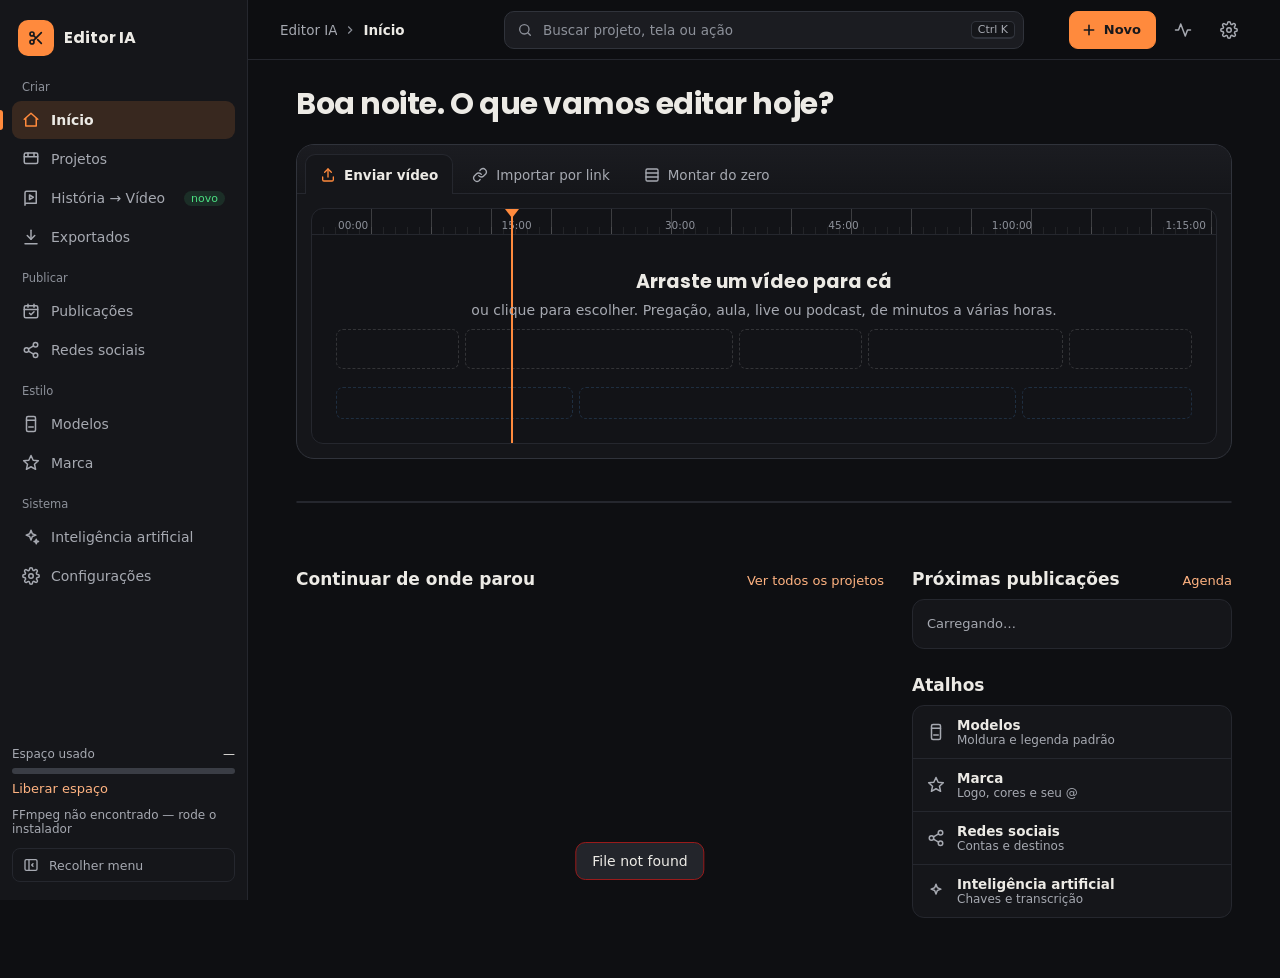
==== frontend/index.html @ fdb9e569 "Versao 1.9.1 - l" ====
<!doctype html>
<html lang="pt-BR">
<head>
<meta charset="utf-8">
<meta name="viewport" content="width=device-width, initial-scale=1, viewport-fit=cover">
<meta name="theme-color" content="#0e0f13">
<meta name="apple-mobile-web-app-capable" content="yes">
<meta name="mobile-web-app-capable" content="yes">
<link rel="manifest" href="manifest.webmanifest">
<title>Editor IA</title>
<link rel="stylesheet" href="style.css">
</head>
<body>

<!-- Login (só na versão online com senha) -->
<section id="view-login" class="view hidden">
  <form id="login-form" class="login-card">
    <div class="brand big"><span class="logo app-logo"></span><span class="app-name">Editor IA</span></div>
    <div id="login-email-box" class="login-email">
      <label for="login-email">Usuário</label>
      <input id="login-email" type="text" autocomplete="username" autocapitalize="off" spellcheck="false" value="admin" placeholder="admin ou o seu e-mail">
      <p class="hint">O responsável entra como <b>admin</b>. Quem tem conta coloca o próprio e-mail.</p>
    </div>
    <label for="login-pass">Senha de acesso</label>
    <input id="login-pass" type="password" autocomplete="current-password" required>
    <button class="btn primary" type="submit">Entrar</button>
    <p id="login-err" class="err"></p>
    <p class="login-legal"><a href="/termos">Termos de uso</a> · <a href="/privacidade">Privacidade</a></p>
  </form>
</section>

<!-- Início: estúdio com menu lateral -->
<section id="view-home" class="view hidden">
  <div class="shell">
    <aside class="side">
      <a class="side-brand" href="#/">
        <span class="logo app-logo"></span>
        <span class="side-name app-name">Editor IA</span>
      </a>
      <nav class="side-nav" aria-label="Menu principal">
        <span class="nav-group">Criar</span>
        <a href="#/" data-page="inicio" data-tip="Início"><svg width="18" height="18" viewBox="0 0 24 24" fill="none" stroke="currentColor" stroke-width="2" stroke-linecap="round" stroke-linejoin="round"><path d="M3 11l9-8 9 8"/><path d="M5 10v10h14V10"/></svg><span class="lbl">Início</span></a>
        <a href="#/projetos" data-page="projetos" data-tip="Projetos"><svg width="18" height="18" viewBox="0 0 24 24" fill="none" stroke="currentColor" stroke-width="2" stroke-linecap="round" stroke-linejoin="round"><rect x="3" y="4" width="18" height="14" rx="2"/><path d="M3 9h18M8 4v5M16 4v5"/></svg><span class="lbl">Projetos</span> <span class="count" id="nav-count-p"></span></a>
        <a href="#/historia" data-page="historia" data-tip="História → Vídeo"><svg width="18" height="18" viewBox="0 0 24 24" fill="none" stroke="currentColor" stroke-width="2" stroke-linecap="round" stroke-linejoin="round"><path d="M4 19.5V5a2 2 0 0 1 2-2h13v16H6a2 2 0 0 0-2 2.5z"/><path d="M10 8l5 3-5 3z"/></svg><span class="lbl">História → Vídeo</span> <span class="count ok">novo</span></a>
        <a href="#/exportados" data-page="exportados" data-tip="Exportados"><svg width="18" height="18" viewBox="0 0 24 24" fill="none" stroke="currentColor" stroke-width="2" stroke-linecap="round" stroke-linejoin="round"><path d="M12 3v12"/><path d="M7 10l5 5 5-5"/><path d="M4 21h16"/></svg><span class="lbl">Exportados</span> <span class="count" id="nav-count-r"></span></a>
        <span class="nav-group">Publicar</span>
        <a href="#/publicacoes" data-page="publicacoes" data-tip="Publicações"><svg width="18" height="18" viewBox="0 0 24 24" fill="none" stroke="currentColor" stroke-width="2" stroke-linecap="round" stroke-linejoin="round"><rect x="3" y="5" width="18" height="16" rx="2"/><path d="M3 10h18M8 3v4M16 3v4"/><path d="M10 15l2 2 4-4"/></svg><span class="lbl">Publicações</span> <span class="count" id="nav-count-q"></span></a>
        <a href="#/redes" data-page="redes" data-tip="Redes sociais"><svg width="18" height="18" viewBox="0 0 24 24" fill="none" stroke="currentColor" stroke-width="2" stroke-linecap="round" stroke-linejoin="round"><circle cx="18" cy="5" r="3"/><circle cx="6" cy="12" r="3"/><circle cx="18" cy="19" r="3"/><path d="M8.6 13.5l6.8 4M15.4 6.5l-6.8 4"/></svg><span class="lbl">Redes sociais</span></a>
        <span class="nav-group">Estilo</span>
        <a href="#/modelos" data-page="modelos" data-tip="Modelos"><svg width="18" height="18" viewBox="0 0 24 24" fill="none" stroke="currentColor" stroke-width="2" stroke-linecap="round" stroke-linejoin="round"><rect x="6" y="2" width="12" height="20" rx="2"/><path d="M6 7h12M9 16h6"/></svg><span class="lbl">Modelos</span></a>
        <a href="#/marca" data-page="marca" data-tip="Marca"><svg width="18" height="18" viewBox="0 0 24 24" fill="none" stroke="currentColor" stroke-width="2" stroke-linecap="round" stroke-linejoin="round"><path d="M12 2l2.9 6.3 6.9.7-5.2 4.6 1.5 6.8L12 17l-6.1 3.4 1.5-6.8L2.2 9l6.9-.7z"/></svg><span class="lbl">Marca</span></a>
        <span class="nav-group">Sistema</span>
        <a href="#/ia" data-page="ia" data-tip="Inteligência artificial"><svg width="18" height="18" viewBox="0 0 24 24" fill="none" stroke="currentColor" stroke-width="2" stroke-linecap="round" stroke-linejoin="round"><path d="M12 3l1.8 4.7L18.5 9.5l-4.7 1.8L12 16l-1.8-4.7L5.5 9.5l4.7-1.8z"/><path d="M19 15l.8 2.2L22 18l-2.2.8L19 21l-.8-2.2L16 18l2.2-.8z"/></svg><span class="lbl">Inteligência artificial</span> <span class="count ok hidden" id="nav-ia-on">ligada</span></a>
        <button type="button" data-open-settings data-tip="Configurações">
          <svg width="18" height="18" viewBox="0 0 24 24" fill="none" stroke="currentColor" stroke-width="2" stroke-linecap="round" stroke-linejoin="round"><circle cx="12" cy="12" r="3"/><path d="M19.4 15a1.7 1.7 0 0 0 .3 1.8l.1.1a2 2 0 1 1-2.8 2.8l-.1-.1a1.7 1.7 0 0 0-1.8-.3 1.7 1.7 0 0 0-1 1.5V21a2 2 0 1 1-4 0v-.1a1.7 1.7 0 0 0-1.1-1.5 1.7 1.7 0 0 0-1.8.3l-.1.1a2 2 0 1 1-2.8-2.8l.1-.1a1.7 1.7 0 0 0 .3-1.8 1.7 1.7 0 0 0-1.5-1H3a2 2 0 1 1 0-4h.1a1.7 1.7 0 0 0 1.5-1.1 1.7 1.7 0 0 0-.3-1.8l-.1-.1a2 2 0 1 1 2.8-2.8l.1.1a1.7 1.7 0 0 0 1.8.3H9a1.7 1.7 0 0 0 1-1.5V3a2 2 0 1 1 4 0v.1a1.7 1.7 0 0 0 1 1.5 1.7 1.7 0 0 0 1.8-.3l.1-.1a2 2 0 1 1 2.8 2.8l-.1.1a1.7 1.7 0 0 0-.3 1.8V9a1.7 1.7 0 0 0 1.5 1H21a2 2 0 1 1 0 4h-.1a1.7 1.7 0 0 0-1.5 1z"/></svg><span class="lbl">Configurações</span></button>
      </nav>
      <div class="side-foot">
        <div class="storage">
          <div class="row between"><span>Espaço usado</span><b id="st-used">—</b></div>
          <div class="bar"><i id="st-bar"></i></div>
          <button class="linkbtn" id="btn-clean">Liberar espaço</button>
        </div>
        <span class="hint" id="sys-badge"></span>
        <button type="button" class="side-collapse" id="side-collapse" aria-label="Recolher o menu" title="Recolher o menu (Ctrl+B)">
          <svg width="16" height="16" viewBox="0 0 24 24" fill="none" stroke="currentColor" stroke-width="2" stroke-linecap="round" stroke-linejoin="round"><rect x="3" y="4" width="18" height="16" rx="2"/><path d="M9 4v16"/><path d="M15 10l-2 2 2 2"/></svg>
          <span class="lbl">Recolher menu</span></button>
      </div>
    </aside>

    <div class="main-col">
      <header class="appbar" id="appbar">
        <div class="tb-left">
          <a class="tb-brand" href="#/" aria-label="Início"><span class="logo app-logo"></span></a>
          <nav class="tb-crumbs" aria-label="Você está em"><span class="app-name tb-app">Editor IA</span><svg width="14" height="14" viewBox="0 0 24 24" fill="none" stroke="currentColor" stroke-width="2"><path d="M9 6l6 6-6 6"/></svg><b id="tb-page">Início</b></nav>
        </div>
        <button type="button" class="tb-search" id="tb-search" aria-label="Buscar (Ctrl+K)">
          <svg width="16" height="16" viewBox="0 0 24 24" fill="none" stroke="currentColor" stroke-width="2" stroke-linecap="round"><circle cx="11" cy="11" r="7"/><path d="M20 20l-3.5-3.5"/></svg>
          <span>Buscar projeto, tela ou ação</span><kbd>Ctrl K</kbd>
        </button>
        <div class="tb-actions">
          <div class="tb-wrap">
            <button type="button" class="btn primary tb-new" id="tb-new" aria-haspopup="menu" aria-expanded="false">
              <svg width="16" height="16" viewBox="0 0 24 24" fill="none" stroke="currentColor" stroke-width="2.4" stroke-linecap="round"><path d="M12 5v14M5 12h14"/></svg><span>Novo</span></button>
            <div class="menu tb-menu hidden" id="tb-new-menu" role="menu">
              <button type="button" data-new="arquivo" role="menuitem"><b>Enviar vídeo</b><span>Do computador ou do celular</span></button>
              <button type="button" data-new="link" role="menuitem"><b>Importar por link</b><span>YouTube e outros sites</span></button>
              <button type="button" data-new="historia" role="menuitem"><b>História → Vídeo</b><span>Texto, áudio ou narração ao vivo</span></button>
              <hr>
              <button type="button" data-new="9:16" role="menuitem"><b>Montagem vertical 9:16</b><span>Reels, Shorts e TikTok</span></button>
              <button type="button" data-new="16:9" role="menuitem"><b>Montagem horizontal 16:9</b><span>YouTube e TV</span></button>
              <button type="button" data-new="1:1" role="menuitem"><b>Montagem quadrada 1:1</b><span>Feed</span></button>
              <hr>
              <button type="button" data-new="vox" role="menuitem"><b>Abrir projeto (.vox)</b><span>Salvo em outra instalação</span></button>
              <button type="button" data-new="online" class="pc-only" role="menuitem"><b>Trazer do online</b><span>Projetos do editor online</span></button>
            </div>
          </div>
          <div class="tb-wrap">
            <button type="button" class="tb-icon" id="tb-act" aria-haspopup="dialog" aria-expanded="false" aria-label="Atividade" title="Atividade">
              <svg width="18" height="18" viewBox="0 0 24 24" fill="none" stroke="currentColor" stroke-width="2" stroke-linecap="round" stroke-linejoin="round"><path d="M22 12h-4l-3 8L9 4l-3 8H2"/></svg>
              <span class="tb-badge hidden" id="tb-act-n"></span>
            </button>
            <div class="pop hidden" id="tb-act-pop" role="dialog" aria-label="Atividade"></div>
          </div>
          <button type="button" class="tb-icon tb-gear" data-open-settings aria-label="Configurações" title="Configurações"><svg width="18" height="18" viewBox="0 0 24 24" fill="none" stroke="currentColor" stroke-width="2" stroke-linecap="round" stroke-linejoin="round"><circle cx="12" cy="12" r="3"/><path d="M19.4 15a1.7 1.7 0 0 0 .3 1.8l.1.1a2 2 0 1 1-2.8 2.8l-.1-.1a1.7 1.7 0 0 0-1.8-.3 1.7 1.7 0 0 0-1 1.5V21a2 2 0 1 1-4 0v-.1a1.7 1.7 0 0 0-1.1-1.5 1.7 1.7 0 0 0-1.8.3l-.1.1a2 2 0 1 1-2.8-2.8l.1-.1a1.7 1.7 0 0 0 .3-1.8 1.7 1.7 0 0 0-1.5-1H3a2 2 0 1 1 0-4h.1a1.7 1.7 0 0 0 1.5-1.1 1.7 1.7 0 0 0-.3-1.8l-.1-.1a2 2 0 1 1 2.8-2.8l.1.1a1.7 1.7 0 0 0 1.8.3H9a1.7 1.7 0 0 0 1-1.5V3a2 2 0 1 1 4 0v.1a1.7 1.7 0 0 0 1 1.5 1.7 1.7 0 0 0 1.8-.3l.1-.1a2 2 0 1 1 2.8 2.8l-.1.1a1.7 1.7 0 0 0-.3 1.8V9a1.7 1.7 0 0 0 1.5 1H21a2 2 0 1 1 0 4h-.1a1.7 1.7 0 0 0-1.5 1z"/></svg></button>
        </div>
      </header>

    <main class="pages">
      <!-- Início -->
      <section class="page" id="pg-inicio">
        <div class="hero">
          <div class="hero-head">
            <h1 id="hero-hi">Olá</h1>
            <p class="app-tagline">Do vídeo longo ao Reels pronto, com legenda.</p>
          </div>
          <div class="console">
            <div class="console-tabs" role="tablist" aria-label="Como começar">
              <button type="button" role="tab" data-ctab="arquivo" aria-selected="true">
                <svg width="16" height="16" viewBox="0 0 24 24" fill="none" stroke="currentColor" stroke-width="2" stroke-linecap="round" stroke-linejoin="round"><path d="M12 15V3"/><path d="M7 8l5-5 5 5"/><path d="M4 15v4a2 2 0 0 0 2 2h12a2 2 0 0 0 2-2v-4"/></svg>Enviar vídeo</button>
              <button type="button" role="tab" data-ctab="link" aria-selected="false">
                <svg width="16" height="16" viewBox="0 0 24 24" fill="none" stroke="currentColor" stroke-width="2" stroke-linecap="round" stroke-linejoin="round"><path d="M10 13a5 5 0 0 0 7.5.5l3-3a5 5 0 0 0-7-7l-1.7 1.7"/><path d="M14 11a5 5 0 0 0-7.5-.5l-3 3a5 5 0 0 0 7 7l1.7-1.7"/></svg>Importar por link</button>
              <button type="button" role="tab" data-ctab="zero" aria-selected="false">
                <svg width="16" height="16" viewBox="0 0 24 24" fill="none" stroke="currentColor" stroke-width="2" stroke-linecap="round" stroke-linejoin="round"><rect x="3" y="3" width="18" height="18" rx="2"/><path d="M3 9h18M3 15h18"/></svg>Montar do zero</button>
            </div>
            <div class="console-panel" data-cpanel="arquivo">
              <label id="dropzone" class="drop-timeline" for="file-input">
                <input id="file-input" type="file" accept="video/*,audio/*,.mkv,.mov,.mxf" hidden>
                <span class="ruler" aria-hidden="true"><em>00:00</em><em>15:00</em><em>30:00</em><em>45:00</em><em>1:00:00</em><em>1:15:00</em></span>
                <span class="track" aria-hidden="true"><i></i><i></i><i></i><i></i><i></i></span>
                <span class="track t2" aria-hidden="true"><i></i><i></i><i></i></span>
                <span class="playhead" aria-hidden="true"></span>
                <span class="drop-copy">
                  <strong>Arraste um vídeo para cá</strong>
                  <span>ou clique para escolher. Pregação, aula, live ou podcast, de minutos a várias horas.</span>
                </span>
                <span id="upload-progress" class="upload-progress hidden"><span class="bar"><i></i></span><span></span></span>
              </label>
            </div>
            <div class="console-panel hidden" data-cpanel="link">
              <div class="link-panel">
                <p class="lp-title">Cole o endereço do vídeo</p>
                <form id="link-form" class="linkbar" onsubmit="return false">
                  <svg width="18" height="18" viewBox="0 0 24 24" fill="none" stroke="currentColor" stroke-width="2" stroke-linecap="round" stroke-linejoin="round"><path d="M10 13a5 5 0 0 0 7.5.5l3-3a5 5 0 0 0-7-7l-1.7 1.7"/><path d="M14 11a5 5 0 0 0-7.5-.5l-3 3a5 5 0 0 0 7 7l1.7-1.7"/></svg>
                  <input id="link-url" type="url" placeholder="https://www.youtube.com/watch?v=…" aria-label="Link do vídeo">
                  <button class="btn primary" id="link-go" type="submit">Importar</button>
                </form>
                <p class="hint link-note">O programa baixa o vídeo sozinho, em até 1080p, sem usar API. Use em vídeos seus ou que você tem permissão para editar.</p>
              </div>
            </div>
            <div class="console-panel hidden" data-cpanel="zero">
              <div class="blank-start">
                <button type="button" class="fmt" data-blank="9:16"><span class="fmt-shape v"></span><b>Vertical 9:16</b><span>Reels, Shorts e TikTok</span></button>
                <button type="button" class="fmt" data-blank="16:9"><span class="fmt-shape h"></span><b>Horizontal 16:9</b><span>YouTube e TV</span></button>
                <button type="button" class="fmt" data-blank="1:1"><span class="fmt-shape q"></span><b>Quadrado 1:1</b><span>Feed do Instagram e Facebook</span></button>
              </div>
              <p class="hint zero-note">Projeto em branco com camadas de vídeo, fotos, textos e música, sem análise automática.</p>
            </div>
          </div>
        </div>

        <div class="readout" id="readout" aria-label="Seus números"></div>
        <p class="summary" id="dash-summary"></p>

        <section class="running hidden" id="home-running" aria-label="Em andamento">
          <div class="section-head"><h2>Em andamento</h2></div>
          <div id="running-list" class="running-list"></div>
        </section>

        <div class="home-cols">
          <div class="home-main">
            <div class="section-head">
              <h2>Continuar de onde parou</h2>
              <a href="#/projetos" class="linkbtn">Ver todos os projetos</a>
            </div>
            <div id="recent-list" class="proj-grid"></div>
          </div>
          <aside class="home-side">
            <section class="hs-block">
              <div class="section-head"><h2>Próximas publicações</h2><a href="#/publicacoes" class="linkbtn">Agenda</a></div>
              <div id="home-next" class="next-list"><p class="hint">Carregando…</p></div>
            </section>
            <section class="hs-block">
              <div class="section-head"><h2>Atalhos</h2></div>
              <div class="shortcuts">
                <a href="#/modelos"><svg width="18" height="18" viewBox="0 0 24 24" fill="none" stroke="currentColor" stroke-width="2" stroke-linecap="round" stroke-linejoin="round"><rect x="6" y="2" width="12" height="20" rx="2"/><path d="M6 7h12M9 16h6"/></svg><span><b>Modelos</b><em>Moldura e legenda padrão</em></span></a>
                <a href="#/marca"><svg width="18" height="18" viewBox="0 0 24 24" fill="none" stroke="currentColor" stroke-width="2" stroke-linecap="round" stroke-linejoin="round"><path d="M12 2l2.9 6.3 6.9.7-5.2 4.6 1.5 6.8L12 17l-6.1 3.4 1.5-6.8L2.2 9l6.9-.7z"/></svg><span><b>Marca</b><em>Logo, cores e seu @</em></span></a>
                <a href="#/redes"><svg width="18" height="18" viewBox="0 0 24 24" fill="none" stroke="currentColor" stroke-width="2" stroke-linecap="round" stroke-linejoin="round"><circle cx="18" cy="5" r="3"/><circle cx="6" cy="12" r="3"/><circle cx="18" cy="19" r="3"/><path d="M8.6 13.5l6.8 4M15.4 6.5l-6.8 4"/></svg><span><b>Redes sociais</b><em>Contas e destinos</em></span></a>
                <a href="#/ia"><svg width="18" height="18" viewBox="0 0 24 24" fill="none" stroke="currentColor" stroke-width="2" stroke-linecap="round" stroke-linejoin="round"><path d="M12 3l1.8 4.7L18.5 9.5l-4.7 1.8L12 16l-1.8-4.7L5.5 9.5l4.7-1.8z"/></svg><span><b>Inteligência artificial</b><em>Chaves e transcrição</em></span></a>
              </div>
            </section>
          </aside>
        </div>
      </section>


      <!-- História → Vídeo (v1.9) -->
      <section class="page hidden" id="pg-historia">
        <header class="page-head">
          <div><h1>História → Vídeo</h1><p>Escreva, envie um áudio ou narre ao vivo. O programa monta o vídeo com imagens, legenda, títulos e música — e você ajusta tudo na Montagem.</p></div>
        </header>
        <div class="seg hs-modos" role="tablist" aria-label="Como contar a história">
          <button type="button" class="seg-btn active" data-hmodo="texto" role="tab">Texto</button>
          <button type="button" class="seg-btn" data-hmodo="audio" role="tab">Áudio gravado</button>
          <button type="button" class="seg-btn" data-hmodo="vivo" role="tab">Narrar ao vivo</button>
        </div>
        <div class="hs-grid">
          <div class="hs-main">
            <section class="pane" data-hpainel="texto">
              <label class="field">Nome do vídeo <input id="hs-nome" placeholder="Ex.: O bom pastor"></label>
              <label class="field">A história
                <textarea id="hs-texto" rows="14" placeholder="Cole ou escreva aqui. Cada parágrafo ou frase vira parte de uma cena. Uma linha sem ponto no começo vira o título."></textarea></label>
              <p class="hint" id="hs-conta">0 palavras</p>
            </section>
            <section class="pane hidden" data-hpainel="audio">
              <label class="field">Nome do vídeo <input id="hs-nome-a" placeholder="Ex.: Devocional de segunda"></label>
              <label class="hs-drop" for="hs-arquivo">
                <input id="hs-arquivo" type="file" accept="audio/*,video/*,.m4a,.ogg,.opus,.wav,.mp3" hidden>
                <b id="hs-arquivo-nome">Escolha o áudio da narração</b>
                <span>MP3, WAV, M4A, OGG — ou um vídeo (fica só o som). O programa transcreve e monta as cenas no tempo da sua fala.</span>
              </label>
            </section>
            <section class="pane hidden" data-hpainel="vivo">
              <div class="hs-palco-wrap"><div class="hs-palco" id="hs-palco" data-fmt="9:16">
                <div class="hs-fundo" id="hs-fundo"></div>
                <span class="hs-cena" id="hs-cena">Cena 1</span>
                <div class="hs-leg" id="hs-leg">Aperte “Começar a narrar” e conte a história</div>
              </div></div>
              <div class="row between">
                <div class="row">
                  <button type="button" class="btn primary" id="hs-gravar"><span class="hs-rec"></span>Começar a narrar</button>
                  <button type="button" class="btn hidden" id="hs-pausar">Pausar</button>
                  <button type="button" class="btn hidden" id="hs-terminar">Terminar e montar o vídeo</button>
                </div>
                <div class="hs-nivel" aria-hidden="true"><i id="hs-nivel"></i></div>
              </div>
              <div class="hs-mic-ajuda hidden" id="hs-mic-ajuda">
                <b>O microfone não liberou</b>
                <ol>
                  <li>Feche o VOX Editor e abra de novo (a versão 1.9.1 já libera o microfone na janela do programa).</li>
                  <li>No Windows, abra <b>Configurações → Privacidade e segurança → Microfone</b> e ligue
                    <b>"Acesso ao microfone"</b> e <b>"Permitir que aplicativos da área de trabalho acessem o microfone"</b>.</li>
                  <li>Confira se o microfone está conectado e escolhido como padrão (ícone de som, perto do relógio).</li>
                </ol>
                <div class="row"><button type="button" class="btn small pc-only" id="hs-mic-config">Abrir configurações do microfone</button>
                  <button type="button" class="btn small" id="hs-mic-tentar">Tentar de novo</button></div>
                <p class="hint" id="hs-mic-erro"></p>
              </div>
              <p class="hint" id="hs-vivo-msg">A fala é transcrita no seu computador, de poucos em poucos segundos. Cada trecho ganha uma imagem na hora.</p>
              <div class="hs-transc" id="hs-transc" aria-live="polite"></div>
            </section>
            <section class="pane hidden" id="hs-andamento">
              <div class="row between"><b id="hs-and-tit">Montando o vídeo…</b><span class="hint" id="hs-and-pct">0%</span></div>
              <div class="bar hs-bar"><i id="hs-and-bar"></i></div>
              <p class="hint" id="hs-and-msg">Começando…</p>
            </section>
          </div>
          <aside class="pane hs-opcoes">
            <h2>Como vai ficar</h2>
            <div class="field">Formato
              <div class="chips" id="hs-formato">
                <button type="button" class="chip-btn active" data-v="9:16">9:16 Reels/Shorts</button>
                <button type="button" class="chip-btn" data-v="16:9">16:9 YouTube</button>
                <button type="button" class="chip-btn" data-v="1:1">1:1 Feed</button>
              </div>
            </div>
            <label class="field" data-so="texto">Voz da narração <select id="hs-voz"></select></label>
            <label class="field" data-so="texto"><span class="lbl">Velocidade da voz <b id="hs-vel-v">normal</b></span>
              <input type="range" id="hs-vel" min="-30" max="30" step="5" value="0"></label>
            <label class="field">Imagens das cenas <select id="hs-visual">
              <option value="fotos">Fotos grátis (bancos de imagens)</option>
              <option value="videos">Vídeos grátis (precisa da chave do Pexels)</option>
              <option value="ia">Imagens criadas por IA (Gemini)</option>
              <option value="cores">Fundos coloridos (sem internet)</option></select></label>
            <label class="field hidden" id="hs-estilo-box">Estilo das imagens <select id="hs-estilo"></select></label>
            <p class="hint hidden" id="hs-visual-msg"></p>
            <label class="field">Música de fundo <select id="hs-musica"><option value="__auto__">Automática (biblioteca livre, combina com a história)</option><option value="">Sem música</option></select></label>
            <label class="hs-check"><input type="checkbox" id="hs-legenda" checked> Legenda na tela</label>
            <label class="hs-check"><input type="checkbox" id="hs-ia" checked> <span>Usar a IA para escolher as cenas, títulos e gráficos <em class="hint" id="hs-ia-msg"></em></span></label>
            <button type="button" class="btn primary big" id="hs-criar">Criar o vídeo</button>
            <p class="hint">O vídeo abre na Montagem: troque imagens, mexa nos textos e exporte quando quiser.</p>
            <details class="hs-chaves" id="hs-chaves">
              <summary><b>Deixar completo</b> <span class="hint" id="hs-chaves-res"></span></summary>
              <p class="hint">Duas chaves grátis destravam tudo. Cada uma leva 1 minuto para pegar.</p>
              <div class="hs-chave">
                <div class="row between"><b>Pexels</b><span class="hs-ok" id="hs-ok-pexels"></span></div>
                <span class="hint">Fotos e vídeos profissionais para as cenas. <a href="https://www.pexels.com/api/" target="_blank" rel="noopener">Pegar a chave grátis</a></span>
                <input id="hs-k-pexels" type="password" autocomplete="off" placeholder="Cole aqui a chave do Pexels">
              </div>
              <div class="hs-chave">
                <div class="row between"><b>Gemini (Google)</b><span class="hs-ok" id="hs-ok-gemini"></span></div>
                <span class="hint">IA que escolhe as cenas, títulos, gráficos e a música. <a href="https://aistudio.google.com/apikey" target="_blank" rel="noopener">Pegar a chave grátis</a>. Criar imagens com ela exige faturamento ativo no Google.</span>
                <input id="hs-k-gemini" type="password" autocomplete="off" placeholder="Cole aqui a chave do Gemini">
              </div>
              <div class="row"><button type="button" class="btn primary" id="hs-k-salvar">Salvar chaves</button><span class="hint" id="hs-k-msg"></span></div>
            </details>
          </aside>
        </div>
      </section>

      <!-- Projetos -->
      <section class="page hidden" id="pg-projetos">
        <header class="page-head">
          <div><h1>Projetos</h1><p>Cada vídeo enviado vira um projeto, com a edição, os cortes e os exportados.</p></div>
          <div class="row wrap head-actions">
            <button type="button" class="btn pc-only" id="btn-from-online">Trazer do online</button>
            <label class="btn" for="vox-input" title="Abre um projeto salvo em outra instalação (arquivo .vox), sem perder nada">Importar projeto (.vox)
              <input id="vox-input" type="file" accept=".vox,application/zip" hidden></label>
            <label class="btn primary" for="file-input-2">Novo projeto<input id="file-input-2" type="file" accept="video/*,audio/*,.mkv,.mov,.mxf" hidden></label>
          </div>
        </header>
        <div class="toolbar">
          <label class="search"><svg width="16" height="16" viewBox="0 0 24 24" fill="none" stroke="currentColor" stroke-width="2" stroke-linecap="round"><circle cx="11" cy="11" r="7"/><path d="M20 20l-3.5-3.5"/></svg>
            <input type="search" id="proj-search" placeholder="Buscar projeto pelo nome" aria-label="Buscar projeto"></label>
          <select id="proj-sort" aria-label="Ordenar">
            <option value="updated">Editados recentemente</option>
            <option value="created">Mais novos</option>
            <option value="name">Nome (A–Z)</option>
            <option value="duration">Mais longos</option>
          </select>
        </div>
        <div id="project-list" class="proj-grid"></div>
      </section>

      <!-- Exportados -->
      <section class="page hidden" id="pg-exportados">
        <header class="page-head">
          <div><h1>Exportados</h1><p>Todos os vídeos prontos, de todos os projetos, num só lugar.</p></div>
        </header>
        <div class="toolbar">
          <select id="lib-project" aria-label="Filtrar por projeto"><option value="">Todos os projetos</option></select>
          <select id="lib-platform" aria-label="Filtrar por destino"><option value="">Todos os destinos</option></select>
        </div>
        <div id="lib-list" class="lib-grid"></div>
      </section>


      <!-- Publicações -->
      <section class="page hidden" id="pg-publicacoes">
        <header class="page-head">
          <div><h1>Publicações</h1><p>Vídeos aprovados entram na fila e são postados sozinhos no horário marcado. O programa precisa estar aberto (no computador ou na versão online) para postar.</p></div>
          <a class="btn primary" href="#/exportados">Agendar um vídeo</a>
        </header>
        <div class="seg small" id="q-filter">
          <button class="seg-btn active" data-v="agendado">Na fila</button>
          <button class="seg-btn" data-v="publicado">Publicados</button>
          <button class="seg-btn" data-v="erro">Com erro</button>
        </div>
        <div id="q-list" class="q-list"></div>
        <section class="pane">
          <h2>Horários da agenda</h2>
          <p class="hint">Quando você escolhe "próximo horário livre", o vídeo vai para o primeiro destes horários que ainda não tem postagem naquela rede.</p>
          <div id="slots" class="slots"></div>
          <div class="row"><button class="btn small" id="slot-add">Adicionar horário</button></div>
        </section>
      </section>

      <!-- Modelos -->
      <section class="page hidden" id="pg-modelos">
        <header class="page-head">
          <div><h1>Modelos</h1><p>A moldura e o estilo de legenda que todo projeto novo já recebe. Cada projeto ainda pode trocar o seu.</p></div>
        </header>
        <section class="pane">
          <h2>Moldura padrão</h2>
          <div id="m-frames" class="style-grid frames"></div>
        </section>
        <section class="pane">
          <h2>Estilo de legenda padrão</h2>
          <div id="m-styles" class="style-grid"></div>
          <div class="style-custom">
            <label class="field"><span class="lbl">Tamanho da letra <b id="m-size-out"></b></span><input type="range" min="50" max="150" step="5" id="m-size"></label>
            <label class="field"><span class="lbl">Altura na tela <b id="m-y-out"></b></span><input type="range" min="0" max="100" step="2" id="m-y"></label>
            <label class="field">Enquadramento 9:16
              <select id="m-layout"><option value="face">Seguir o rosto de quem fala</option><option value="center">Centro da imagem</option><option value="blur">Vídeo inteiro com fundo desfocado</option></select>
            </label>
          </div>
        </section>
        <section class="pane">
          <h2>Destaques e áudio padrão</h2>
          <div class="style-custom">
            <label class="checkline"><input type="checkbox" id="m-kw"> Pintar as palavras-chave na legenda
              <input type="color" id="m-kwcolor" class="mini-color" aria-label="Cor das palavras-chave"></label>
            <label class="checkline"><input type="checkbox" id="m-emoji"> Emojis nos momentos marcantes</label>
            <label class="checkline"><input type="checkbox" id="m-emph"> Aproximar a câmera quando a fala fica mais forte</label>
            <label class="checkline"><input type="checkbox" id="m-clean"> Voz de estúdio (tira chiado, eco e ronco)</label>
            <label class="field">Música de fundo<select id="m-music"><option value="">Sem música</option></select></label>
            <label class="field"><span class="lbl">Volume da música <b id="m-musicvol-out"></b></span>
              <input type="range" min="2" max="40" step="1" id="m-musicvol"></label>
          </div>
        </section>
        <div class="row end"><label class="checkline"><input type="checkbox" id="m-apply-all"> Aplicar também nos projetos que já existem</label>
          <button class="btn primary" id="m-save">Salvar como padrão</button></div>
      </section>

      <!-- Redes sociais -->
      <section class="page hidden" id="pg-redes">
        <header class="page-head">
          <div><h1>Redes sociais</h1><p>Conecte as contas para postar direto e defina os selos com o seu @ que aparecem nos vídeos.</p></div>
        </header>
        <div id="net-msg"></div>
        <section class="pane">
          <h2>Contas para postar</h2>
          <p class="hint">A conexão é feita pelo login oficial de cada rede. O programa nunca vê nem guarda a sua senha.
            Depois de conectar, o acesso fica salvo no servidor e é renovado sozinho: não precisa entrar de novo.</p>
          <div id="net-cards" class="net-cards"></div>
        </section>
        <section class="pane">
          <h2>Destinos próprios</h2>
          <p class="hint">Publique fora das redes sociais: na sua web TV, no seu site ou num servidor de streaming. Eles aparecem no botão Publicar junto das redes e podem ser agendados.</p>
          <div id="dest-list" class="net-cards"></div>
        </section>
        <section class="pane">
          <h2>Selos nos vídeos</h2>
    
    <p class="hint">O selo entra e sai do vídeo com o seu @ e um convite ("Siga", "Inscreva-se"). Ele usa um ícone genérico de "seguir"; se quiser o ícone oficial, envie o arquivo do kit de marca da rede.</p>
    <div id="br-socials" class="socials"></div>
    <div class="style-custom brand">
      <label class="field">Qual selo mostrar
        <select id="br-soc-mode">
          <option value="destino">Só o da rede para onde vou exportar</option>
          <option value="todas">Todas as redes ativadas, uma de cada vez</option>
          <option value="off">Não mostrar selos</option>
        </select>
      </label>
      <label class="field">Aparece a cada
        <select id="br-soc-every"><option value="8">8 segundos</option><option value="12">12 segundos</option><option value="20">20 segundos</option><option value="30">30 segundos</option></select>
      </label>
      <label class="field">Lado
        <select id="br-soc-side"><option value="direita">Direita</option><option value="esquerda">Esquerda</option></select>
      </label>
    </div>
        </section>
      </section>

      <!-- Inteligência artificial -->
      <section class="page hidden" id="pg-ia">
        <header class="page-head">
          <div><h1>Inteligência artificial</h1><p>Quase tudo no programa funciona sem IA paga. A chave entra só onde é preciso entender o sentido da fala.</p></div>
        </header>
        <form id="ia-form" class="settings ia-page" onsubmit="return false">
          <section class="pane">
            <h2>Qual IA usar</h2>
            <div class="ia-choices">
              <label class="ia-choice"><input type="radio" name="ai.provider" value="none">
                <span><b>Sem IA</b><small>Grátis. Os cortes usam a análise local do programa.</small></span></label>
              <label class="ia-choice"><input type="radio" name="ai.provider" value="anthropic">
                <span><b>Claude <em class="ia-tag">recomendado</em></b><small>Da Anthropic. Ótimo em português e segue bem o formato dos cortes.</small></span></label>
              <label class="ia-choice"><input type="radio" name="ai.provider" value="openai_compat">
                <span><b>GPT / compatível</b><small>OpenAI, ou outros que usam o mesmo formato (OpenRouter, DeepSeek, Groq).</small></span></label>
            </div>
            <div data-show="ai.provider!=none" class="ia-key">
              <div class="grid2">
                <label>Modelo <input name="ai.model" list="ia-models" autocomplete="off"><datalist id="ia-models"></datalist></label>
                <label data-show="ai.provider=openai_compat">Endereço da API <input name="ai.base_url"></label>
              </div>
              <label>Chave da API <input name="ai.api_key" type="password" autocomplete="off" data-key></label>
              <p class="hint" id="ia-where"></p>
              <div class="row gap"><button type="button" class="btn" id="ia-test">Testar conexão</button><span id="ia-test-msg" class="hint"></span></div>
              <p class="ia-cost" id="ia-cost"></p>
            </div>
          </section>
          <section class="pane ia-uses">
            <div>
              <h2>Onde a IA entra</h2>
              <ul class="ticks ai">
                <li><b>Escolher os melhores momentos</b> do vídeo longo para virar reels e resumos.</li>
                <li><b>Título e texto da publicação</b>, com hashtags.</li>
                <li><b>Limpeza da fala com IA</b>: recomeços, correções e comentários fora do assunto.</li>
              </ul>
              <p class="hint">A IA lê só o texto da transcrição, uma vez por vídeo. Não recebe o vídeo nem o áudio.</p>
            </div>
            <div>
              <h2>Sempre grátis, sem IA</h2>
              <ul class="ticks">
                <li>Transcrição no seu computador</li>
                <li>Silêncios, respirações e vícios ("é", "né")</li>
                <li>Palavras quebradas e frases repetidas</li>
                <li>Legendas, molduras, selos e postagem</li>
                <li>Importar vídeo pelo link do YouTube</li>
              </ul>
            </div>
          </section>
          <section class="pane">
            <h2>Transcrição da fala</h2>
            <p class="hint">No computador é grátis. Pela API fica bem mais rápido em PC fraco ou no servidor, e custa centavos por hora de vídeo.</p>

      <label>Onde transcrever
        <select name="transcription.provider">
          <option value="local">Neste computador (grátis, offline)</option>
          <option value="api">API externa (mais rápida em PC fraco)</option>
        </select>
      </label>
      <div data-show="transcription.provider=local" class="grid2">
        <label>Modelo
          <select name="transcription.local_model">
            <option value="base">Base — muito rápido</option>
            <option value="small">Small — equilibrado (recomendado sem GPU)</option>
            <option value="medium">Medium — mais preciso</option>
            <option value="large-v3-turbo">Large v3 Turbo — máxima precisão (ideal com GPU)</option>
          </select>
        </label>
        <label>Processar com
          <select name="transcription.device">
            <option value="auto">Automático</option>
            <option value="cuda">Placa de vídeo NVIDIA</option>
            <option value="cpu">Processador</option>
          </select>
        </label>
      </div>
      <div data-show="transcription.provider=api">
        <div class="presets">Atalhos:
          <button type="button" class="btn small" data-preset="groq">Groq (barato)</button>
          <button type="button" class="btn small" data-preset="openai">OpenAI</button>
        </div>
        <div class="grid2">
          <label>Endereço da API <input name="transcription.api_base"></label>
          <label>Modelo <input name="transcription.api_model"></label>
        </div>
        <label>Chave da API <input name="transcription.api_key" type="password" autocomplete="off" data-key></label>
      </div>
      <label>Idioma
        <select name="transcription.language">
          <option value="pt">Português</option><option value="en">Inglês</option><option value="es">Espanhol</option><option value="auto">Detectar</option>
        </select>
      </label>
    
          </section>
          <section class="pane">
            <h2>Vídeos e fotos grátis (Montagem → Grátis)</h2>
            <p class="hint">O Pexels e o Pixabay têm milhões de vídeos e fotos livres para usar, inclusive em vídeo monetizado. Cada um pede uma chave grátis (sem cartão): crie a conta, copie a chave e cole aqui. Pode usar só um dos dois.</p>
            <div class="grid2">
              <label>Chave do Pexels <input name="pexels.api_key" type="password" autocomplete="off" data-key></label>
              <label>Chave do Pixabay <input name="pixabay.api_key" type="password" autocomplete="off" data-key></label>
            </div>
            <p class="hint">Onde pegar: <a href="https://www.pexels.com/api/" target="_blank" rel="noopener" data-ext>pexels.com/api</a> (botão "Your API Key") · <a href="https://pixabay.com/api/docs/" target="_blank" rel="noopener" data-ext>pixabay.com/api/docs</a> (a chave aparece na página, depois de entrar na conta).</p>
          </section>
          <section class="pane">
            <h2>Remover fundo com IA</h2>
            <p class="hint">Tira o fundo de pessoas e objetos em vídeos e fotos, sem pano verde. Roda aqui mesmo, sem custo de API. Na primeira vez o modelo de IA é baixado sozinho.</p>
            <label>Qualidade
              <select name="fundo.qualidade">
                <option value="caprichada">Caprichada — contorno bem melhor em pessoas (modelo de 168 MB, recomendado)</option>
                <option value="rapida">Rápida — para testar ou PC fraco (modelo de 4,5 MB)</option>
              </select>
            </label>
          </section>
          <div class="row end ia-save"><span id="ia-saved" class="hint"></span><button type="button" class="btn primary" id="ia-save">Salvar</button></div>
        </form>
      </section>

      <!-- Marca -->
      <section class="page hidden" id="pg-marca">
        <header class="page-head">
          <div><h1>Marca</h1><p>Deixe o programa com a sua cara e defina a identidade que vai em todos os vídeos.</p></div>
        </header>
        <div class="brand-cols">
          <section class="pane">
            <h2>Identidade do programa</h2>
            <p class="hint">Aparece no menu, no título da janela e na tela de entrada.</p>
            <div class="app-logo-edit">
              <span class="logo app-logo big"></span>
              <div class="row">
                <label class="btn small" for="app-logo-file">Enviar logo</label>
                <input type="file" id="app-logo-file" accept="image/*" hidden>
                <button class="btn small ghost" id="app-logo-del">Usar o padrão</button>
              </div>
            </div>
            <label class="field">Nome do programa<input type="text" id="app-name" maxlength="40"></label>
            <label class="field">Frase de apresentação<input type="text" id="app-tagline" maxlength="90"></label>
            <label class="field">Cor principal<input type="color" id="app-accent"></label>
          </section>
          <section class="pane">
            <h2>Kit de marca dos vídeos</h2>
            <p class="hint">Seu @, logo, cores das tarjas, selo padrão e selos das redes sociais. Vale para todos os cortes.</p>
            <div id="brand-summary" class="brand-summary"></div>
            <button class="btn primary" id="btn-open-brand">Editar kit de marca</button>
          </section>
        </div>
      </section>
    </main>
    </div>
  </div>
</section>

<!-- Projeto -->
<section id="view-editor" class="view hidden">
  <!-- v1.6: o editor ganha a cara nova da tela principal: menu lateral em ícones e barra do topo -->
  <aside class="ed-rail" id="ed-rail" aria-label="Menu principal"></aside>
  <div class="ed-main">
  <header class="edbar" id="edbar">
    <div class="eb-left">
      <button type="button" class="tb-icon" id="btn-back" aria-label="Voltar aos projetos" title="Voltar aos projetos">
        <svg width="18" height="18" viewBox="0 0 24 24" fill="none" stroke="currentColor" stroke-width="2" stroke-linecap="round" stroke-linejoin="round"><path d="M15 18l-6-6 6-6"/></svg>
      </button>
      <nav class="tb-crumbs eb-crumbs" aria-label="Você está em">
        <a href="#/projetos" class="eb-crumb">Projetos</a>
        <svg width="14" height="14" viewBox="0 0 24 24" fill="none" stroke="currentColor" stroke-width="2"><path d="M9 6l6 6-6 6"/></svg>
        <b id="ed-name" class="proj-name"></b>
      </nav>
      <span id="ed-dur" class="eb-dur mono"></span>
    </div>
    <div class="seg eb-modes" role="tablist" aria-label="Modo">
      <button class="seg-btn active" data-mode="edit" role="tab">
        <svg width="16" height="16" viewBox="0 0 24 24" fill="none" stroke="currentColor" stroke-width="2" stroke-linecap="round" stroke-linejoin="round"><path d="M4 6h16M4 12h10M4 18h7"/><path d="M17 15l3 3-3 3"/></svg><span>Edição</span></button>
      <button class="seg-btn" data-mode="studio" role="tab">
        <svg width="16" height="16" viewBox="0 0 24 24" fill="none" stroke="currentColor" stroke-width="2" stroke-linecap="round" stroke-linejoin="round"><rect x="7" y="2" width="10" height="20" rx="2"/><path d="M11 18h2"/></svg><span>Cortes<span class="eb-long"> &amp; Resumos</span></span></button>
      <button class="seg-btn" data-mode="montage" role="tab">
        <svg width="16" height="16" viewBox="0 0 24 24" fill="none" stroke="currentColor" stroke-width="2" stroke-linecap="round" stroke-linejoin="round"><rect x="3" y="4" width="18" height="5" rx="1.5"/><rect x="3" y="11" width="11" height="4" rx="1.5"/><rect x="8" y="17" width="13" height="4" rx="1.5"/></svg><span>Montagem</span></button>
    </div>
    <div class="eb-actions">
      <button type="button" class="tb-icon" id="ed-search" aria-label="Buscar (Ctrl+K)" title="Buscar projeto, tela ou ação (Ctrl+K)">
        <svg width="18" height="18" viewBox="0 0 24 24" fill="none" stroke="currentColor" stroke-width="2" stroke-linecap="round"><circle cx="11" cy="11" r="7"/><path d="M20 20l-3.5-3.5"/></svg></button>
      <div class="tb-wrap">
        <button type="button" class="tb-icon" id="ed-act" aria-haspopup="dialog" aria-expanded="false" aria-label="Atividade" title="Atividade">
          <svg width="18" height="18" viewBox="0 0 24 24" fill="none" stroke="currentColor" stroke-width="2" stroke-linecap="round" stroke-linejoin="round"><path d="M22 12h-4l-3 8L9 4l-3 8H2"/></svg>
          <span class="tb-badge hidden" id="ed-act-n"></span>
        </button>
        <div class="pop hidden" id="ed-act-pop" role="dialog" aria-label="Atividade"></div>
      </div>
      <button type="button" class="tb-icon eb-gear" data-open-settings aria-label="Configurações" title="Configurações">
        <svg width="18" height="18" viewBox="0 0 24 24" fill="none" stroke="currentColor" stroke-width="2" stroke-linecap="round" stroke-linejoin="round"><circle cx="12" cy="12" r="3"/><path d="M19.4 15a1.7 1.7 0 0 0 .3 1.8l.1.1a2 2 0 1 1-2.8 2.8l-.1-.1a1.7 1.7 0 0 0-1.8-.3 1.7 1.7 0 0 0-1 1.5V21a2 2 0 1 1-4 0v-.1a1.7 1.7 0 0 0-1.1-1.5 1.7 1.7 0 0 0-1.8.3l-.1.1a2 2 0 1 1-2.8-2.8l.1-.1a1.7 1.7 0 0 0 .3-1.8 1.7 1.7 0 0 0-1.5-1H3a2 2 0 1 1 0-4h.1a1.7 1.7 0 0 0 1.5-1.1 1.7 1.7 0 0 0-.3-1.8l-.1-.1a2 2 0 1 1 2.8-2.8l.1.1a1.7 1.7 0 0 0 1.8.3H9a1.7 1.7 0 0 0 1-1.5V3a2 2 0 1 1 4 0v.1a1.7 1.7 0 0 0 1 1.5 1.7 1.7 0 0 0 1.8-.3l.1-.1a2 2 0 1 1 2.8 2.8l-.1.1a1.7 1.7 0 0 0-.3 1.8V9a1.7 1.7 0 0 0 1.5 1H21a2 2 0 1 1 0 4h-.1a1.7 1.7 0 0 0-1.5 1z"/></svg></button>
      <div class="menu-wrap edit-only eb-exp">
        <button class="btn" id="btn-export">Exportar
          <svg width="14" height="14" viewBox="0 0 24 24" fill="none" stroke="currentColor" stroke-width="2.2" stroke-linecap="round"><path d="M6 9l6 6 6-6"/></svg></button>
        <div class="menu hidden" id="menu-export">
          <a data-export="xml">XML para Premiere / DaVinci</a>
          <a data-export="edl">EDL (qualquer editor)</a>
          <a data-export="srt">Legendas SRT (vídeo editado)</a>
          <a data-export="srt-original">Legendas SRT (vídeo original)</a>
          <a data-export="txt">Transcrição em texto</a>
          <hr>
          <a id="exp-pacote">Projeto completo (.vox) para abrir em outra instalação</a>
          <a id="exp-online" class="pc-only">Enviar este projeto para o online</a>
        </div>
      </div>
      <div class="menu-wrap edit-only eb-ren">
        <button class="btn primary" id="btn-render">
          <svg width="16" height="16" viewBox="0 0 24 24" fill="none" stroke="currentColor" stroke-width="2.2" stroke-linecap="round" stroke-linejoin="round"><path d="M12 3v12"/><path d="M7 10l5 5 5-5"/><path d="M4 21h16"/></svg>
          <span>Renderizar<span class="eb-long"> vídeo</span></span>
          <svg width="14" height="14" viewBox="0 0 24 24" fill="none" stroke="currentColor" stroke-width="2.2" stroke-linecap="round"><path d="M6 9l6 6 6-6"/></svg></button>
        <div class="menu hidden" id="menu-render">
          <a data-render='{"subtitles":true}'>Horizontal com legendas</a>
          <a data-render='{"subtitles":false}'>Horizontal sem legendas</a>
          <a data-render='{"subtitles":true,"vertical":true}'>Vertical 9:16 com legendas (vídeo inteiro)</a>
        </div>
      </div>
    </div>
  </header>

  <div id="processing" class="processing hidden">
    <div class="proc-card">
      <div class="spinner"></div>
      <h2 id="proc-title">Analisando o vídeo…</h2>
      <p id="proc-msg"></p>
      <div class="bar big"><i id="proc-bar"></i></div>
      <button id="btn-retry" class="btn primary hidden">Tentar novamente</button>
    </div>
  </div>

  <!-- ===== EDIÇÃO ===== -->
  <div id="editor-body" class="editor hidden">
    <aside class="panel left" id="tools"></aside>

    <main class="center">
      <div class="player">
        <video id="video" playsinline preload="metadata"></video>
        <div id="audio-only" class="audio-only hidden">Somente áudio</div>
        <div class="controls">
          <button class="btn icon round" id="btn-play" aria-label="Reproduzir">
            <svg class="ico-play" width="14" height="14" viewBox="0 0 24 24" fill="currentColor"><path d="M6 4l14 8-14 8z"/></svg>
            <svg class="ico-pause hidden" width="14" height="14" viewBox="0 0 24 24" fill="currentColor"><rect x="5" y="4" width="5" height="16"/><rect x="14" y="4" width="5" height="16"/></svg>
          </button>
          <span id="time" class="mono">0:00</span>
          <label class="switch-label"><input type="checkbox" id="chk-preview" checked> Prévia com cortes</label>
          <div class="grow"></div>
          <span class="hint wide">Espaço: tocar/pausar · selecione palavras e aperte Delete para cortar</span>
        </div>
      </div>

      <section class="transcript-box">
        <div class="tb-head">
          <strong>Transcrição</strong>
          <span class="hint wide">clique numa palavra para ir até ela · clique num corte para desfazê-lo · dois cliques corrige a palavra</span>
          <div class="grow"></div>
          <span class="legend"><i class="c-sil"></i>silêncio</span>
          <span class="legend"><i class="c-br"></i>respiração</span>
          <span class="legend"><i class="c-fil"></i>vício</span>
          <span class="legend"><i style="background:#FACC15"></i>palavra quebrada</span>
          <span class="legend"><i class="c-ia"></i>IA</span>
          <span class="legend"><i class="c-man"></i>manual</span>
          <button class="btn small ghost" id="btn-reset">Desfazer ajustes manuais</button>
        </div>
        <div id="transcript" class="transcript"></div>
        <div id="sel-bar" class="sel-bar hidden"><button class="btn small primary" id="btn-cut-sel">Cortar trecho selecionado</button></div>
      </section>
    </main>

    <aside class="panel right">
      <div class="panel-title">Exportados</div>
      <div class="jobs-box"></div>
      <div class="renders-box"></div>
    </aside>

    <section class="timeline">
      <div class="row">
        <strong>Linha do tempo</strong>
        <span id="stats" class="hint"></span>
        <div class="grow"></div>
        <button class="btn icon small" id="zoom-out" aria-label="Diminuir zoom">−</button>
        <button class="btn icon small" id="zoom-in" aria-label="Aumentar zoom">+</button>
      </div>
      <div class="tl-scroll" id="tl-scroll"><canvas id="tl"></canvas></div>
    </section>
  </div>

  <!-- ===== ESTÚDIO DE CORTES ===== -->
  <!-- ===== MONTAGEM (editor manual multicamadas) ===== -->
  <div id="montage-body" class="mont hidden"></div>

  <div id="studio-body" class="studio hidden">
    <aside class="panel s-left">
      <section class="s-sec">
        <h3><i class="stepn">1</i>Para onde vai o vídeo?</h3>
        <div id="s-platforms" class="plat-grid"></div>
        <p id="s-plat-hint" class="hint"></p>
      </section>
      <section class="s-sec">
        <h3><i class="stepn">2</i>O que criar?</h3>
        <div class="seg full" id="s-mode">
          <button class="seg-btn" data-v="cortes">Cortes</button>
          <button class="seg-btn" data-v="resumo">Resumo</button>
          <button class="seg-btn" data-v="ambos">Os dois</button>
        </div>
        <p class="hint" id="s-mode-hint"></p>
      </section>
      <section class="s-sec">
        <h3><i class="stepn">3</i>Duração</h3>
        <div class="chips" id="s-dur">
          <button class="chip-btn" data-v="30">30s</button>
          <button class="chip-btn" data-v="60">60s</button>
          <button class="chip-btn" data-v="90">90s</button>
          <button class="chip-btn" data-v="120">2 min</button>
          <button class="chip-btn" data-v="livre">Livre</button>
        </div>
        <div class="grid2 hidden" id="s-free">
          <label class="field">Mínimo (s)<input type="number" min="5" max="600" id="s-min"></label>
          <label class="field">Máximo (s)<input type="number" min="5" max="600" id="s-max"></label>
        </div>
      </section>
      <section class="s-sec">
        <h3><i class="stepn">4</i>Quantos?</h3>
        <div class="stepper"><button class="btn icon small" id="s-cnt-minus" aria-label="Menos">−</button><b id="s-count">5</b><button class="btn icon small" id="s-cnt-plus" aria-label="Mais">+</button></div>
      </section>
      <section class="s-sec">
        <label class="field" for="s-instr"><span class="lbl">Instruções para a IA <i>(opcional)</i></span></label>
        <textarea id="s-instr" rows="3" placeholder="Ex.: é uma pregação; destaque as frases de fé, a ilustração principal e o apelo final."></textarea>
      </section>
      <button class="btn primary big" id="s-generate">
        <svg width="18" height="18" viewBox="0 0 24 24" fill="none" stroke="currentColor" stroke-width="2" stroke-linecap="round" stroke-linejoin="round"><path d="M12 3l1.9 5.1L19 10l-5.1 1.9L12 17l-1.9-5.1L5 10l5.1-1.9z"/><path d="M19 15l.8 2.2L22 18l-2.2.8L19 21l-.8-2.2L16 18l2.2-.8z"/></svg>
        Gerar com IA
      </button>
      <p class="hint center" id="s-ai-hint"></p>

      <section class="s-sec look">
        <h3>Visual</h3>
        <button class="style-pick" id="s-frame-btn">
          <img id="s-frame-img" alt="">
          <span><b id="s-frame-name"></b><small>Trocar moldura, tarja e marca</small></span>
        </button>
        <button class="style-pick" id="s-style-btn">
          <img id="s-style-img" alt="">
          <span><b id="s-style-name"></b><small>Trocar estilo da legenda</small></span>
        </button>
        <label class="field">Enquadramento 9:16
          <select id="s-layout">
            <option value="face">Seguir o rosto de quem fala</option>
            <option value="center">Centro da imagem</option>
            <option value="blur">Vídeo inteiro com fundo desfocado</option>
          </select>
        </label>
        <label class="field">Título escrito no vídeo
          <select id="s-title">
            <option value="inicio">Nos primeiros 4 segundos</option>
            <option value="fixo">O tempo todo</option>
            <option value="nao">Sem título</option>
          </select>
        </label>
        <label class="field">Melhorar imagem
          <select id="s-enhance">
            <option value="auto">Automático (limpa e dá nitidez quando amplia)</option>
            <option value="on">Sempre</option>
            <option value="off">Nunca (imagem original)</option>
          </select>
        </label>
        <label class="checkline"><input type="checkbox" id="s-subs"> Legendas no vídeo</label>
        <label class="checkline"><input type="checkbox" id="s-zoom"> Disfarçar emendas com zoom (corte de câmera)</label>
        <label>Emendas da fala <span class="tag-new">novo</span>
          <select id="s-smooth">
            <option value="suave">Suaves (recomendado)</option>
            <option value="bem_suave">Bem suaves (fala mais calma)</option>
            <option value="seca">Secas (corte colado, ritmo rápido)</option>
          </select>
        </label>
      </section>

      <section class="s-sec look">
        <h3>Destaques <span class="tag-new">novo</span></h3>
        <label class="checkline"><input type="checkbox" id="s-kw"> Pintar as palavras-chave na legenda
          <input type="color" id="s-kwcolor" class="mini-color" aria-label="Cor das palavras-chave"></label>
        <label class="checkline"><input type="checkbox" id="s-emoji"> Emojis nos momentos marcantes</label>
        <label class="checkline"><input type="checkbox" id="s-emph"> Aproximar a câmera quando a fala fica mais forte</label>
        <p class="hint" id="s-kw-hint"></p>
      </section>

      <section class="s-sec look">
        <h3>Áudio <span class="tag-new">novo</span></h3>
        <label class="checkline"><input type="checkbox" id="s-clean"> Voz de estúdio (tira chiado, eco e ronco)</label>
        <label class="field">Música de fundo
          <select id="s-music"><option value="">Sem música</option></select>
        </label>
        <label class="field" id="s-musicvol-wrap"><span class="lbl">Volume da música <b id="s-musicvol-out"></b></span>
          <input type="range" min="2" max="40" step="1" id="s-musicvol"></label>
        <div class="row wrap">
          <label class="btn small" for="s-music-file">Enviar música<input type="file" id="s-music-file" accept="audio/*,.mp3,.m4a,.wav,.ogg,.flac" hidden></label>
          <button type="button" class="btn small ghost hidden" id="s-music-play">Ouvir</button>
        </div>
        <audio id="s-music-audio" preload="none"></audio>
        <p class="hint">A música abaixa sozinha quando a pessoa fala e volta nas pausas. Vale para os cortes e para o vídeo editado.
          Use só músicas que você tem direito de usar.</p>
      </section>
    </aside>

    <main class="s-center">
      <div class="row s-head">
        <div>
          <h2 id="s-count-title">Cortes e resumos</h2>
          <span class="hint" id="s-source"></span>
        </div>
        <div class="grow"></div>
        <div class="seg small" id="s-sort" aria-label="Ordem dos cortes">
          <button class="seg-btn active" data-v="video" title="Na ordem em que aparecem no vídeo">Ordem do vídeo</button>
          <button class="seg-btn" data-v="nota" title="Os de maior nota primeiro">Melhor nota</button>
        </div>
        <div class="seg small" id="s-filter">
          <button class="seg-btn active" data-v="all">Todos</button>
          <button class="seg-btn" data-v="corte">Cortes</button>
          <button class="seg-btn" data-v="resumo">Resumos</button>
        </div>
        <button class="btn" id="s-export-all">Exportar todos</button>
      </div>
      <div id="s-gen-progress" class="gen-progress hidden"><div class="spinner small"></div><span></span></div>
      <div id="s-grid" class="clip-grid"></div>
    </main>

    <aside class="panel s-right">
      <div class="phone">
        <div class="phone-screen" id="s-screen">
          <video id="svideo" playsinline preload="metadata" muted></video>
          <div class="ph-title hidden" id="s-ph-title"></div>
          <div class="ph-cap" id="s-cap"></div>
          <div class="ph-empty" id="s-ph-empty">Escolha um corte para ver a prévia</div>
        </div>
        <div class="ph-controls">
          <button class="btn icon round" id="s-play" aria-label="Reproduzir prévia">
            <svg class="ico-play" width="14" height="14" viewBox="0 0 24 24" fill="currentColor"><path d="M6 4l14 8-14 8z"/></svg>
            <svg class="ico-pause hidden" width="14" height="14" viewBox="0 0 24 24" fill="currentColor"><rect x="5" y="4" width="5" height="16"/><rect x="14" y="4" width="5" height="16"/></svg>
          </button>
          <div class="bar ph-bar"><i id="s-ph-bar"></i></div>
          <span class="mono hint" id="s-ph-time">0:00</span>
          <button class="btn icon small ghost" id="s-mute" aria-label="Ligar ou desligar o som">
            <svg class="ico-muted" width="16" height="16" viewBox="0 0 24 24" fill="none" stroke="currentColor" stroke-width="2" stroke-linecap="round" stroke-linejoin="round"><path d="M11 5L6 9H2v6h4l5 4z"/><path d="M23 9l-6 6M17 9l6 6"/></svg>
            <svg class="ico-sound hidden" width="16" height="16" viewBox="0 0 24 24" fill="none" stroke="currentColor" stroke-width="2" stroke-linecap="round" stroke-linejoin="round"><path d="M11 5L6 9H2v6h4l5 4z"/><path d="M15.5 8.5a5 5 0 0 1 0 7M19 5a10 10 0 0 1 0 14"/></svg>
          </button>
        </div>
        <p class="hint center">Prévia aproximada · a legenda final segue exatamente o estilo escolhido</p>
      </div>
      <!-- v1.6: nota do corte com os motivos e textos de cada rede -->
      <section id="s-nota" class="post-box nota-box hidden" aria-label="Nota do corte"></section>
      <div id="s-clipedit" class="post-box hidden">
        <strong>Textos deste corte</strong>
        <label class="field">Título na tarja<input type="text" id="s-ed-hook" maxlength="90"></label>
        <label class="field">Selo (chamada)<input type="text" id="s-ed-kicker" maxlength="34" placeholder="Ex.: PALAVRA DE HOJE"></label>
        <a class="btn small" id="s-cover" download>
          <svg width="15" height="15" viewBox="0 0 24 24" fill="none" stroke="currentColor" stroke-width="2" stroke-linecap="round" stroke-linejoin="round"><rect x="3" y="3" width="18" height="18" rx="2"/><circle cx="9" cy="9" r="2"/><path d="M21 15l-5-5L5 21"/></svg>
          Baixar capa (thumbnail)
        </a>
      </div>
      <section id="s-redes" class="post-box redes-box hidden" aria-label="Texto para cada rede"></section>
      <div id="s-post" class="post-box hidden">
        <div class="row between"><strong>Texto para a publicação</strong><button class="btn small" id="s-copy-post">Copiar</button></div>
        <p id="s-post-text"></p>
      </div>
      <div class="panel-title">Exportados</div>
      <div class="jobs-box"></div>
      <div class="renders-box"></div>
    </aside>
  </div>
  </div><!-- /.ed-main -->
</section>

<!-- Galeria de molduras + marca -->
<dialog id="framesdlg">
  <div class="styles-wrap">
    <header class="row between"><div><h2>Moldura</h2><span class="hint">Prévias reais com um quadro do seu vídeo · vale para todos os cortes</span></div><button class="btn icon ghost" id="frames-close" aria-label="Fechar">✕</button></header>
    <div id="frame-grid" class="style-grid frames"></div>
    <div class="row end"><button class="btn" id="btn-frames-brand">Editar marca: logo, @ e redes sociais</button></div>
  </div>
</dialog>

<!-- Kit de marca -->
<dialog id="branddlg">
  <div class="styles-wrap">
    <header class="row between"><div><h2>Kit de marca dos vídeos</h2><span class="hint">Vale para todos os cortes, de todos os projetos</span></div><button class="btn icon ghost" id="brand-close" aria-label="Fechar">✕</button></header>
    <div class="style-custom brand">
      <label class="field">Seu @perfil<input type="text" id="br-handle" placeholder="@suaigreja" maxlength="40"></label>
      <label class="field">Selo padrão<input type="text" id="br-kicker" placeholder="PALAVRA DE HOJE" maxlength="34"></label>
      <label class="field">Cor da tarja / destaque<input type="color" id="br-color"></label>
      <label class="field">Cor do texto<input type="color" id="br-text"></label>
      <label class="field">Cor do fundo<input type="color" id="br-bg"></label>
      <label class="checkline"><input type="checkbox" id="br-progress"> Barra de progresso</label>
    </div>
    <h3 class="sub-h">Logo pessoal (marca d'água, estilo logo de TV)</h3>
    <div class="style-custom brand">
      <div class="field">Logo
        <div class="row">
          <img id="br-logo-img" class="logo-thumb hidden" alt="Logo atual">
          <label class="btn small" for="br-logo-file">Enviar logo</label>
          <input type="file" id="br-logo-file" accept="image/*" hidden>
          <button class="btn small ghost hidden" id="br-logo-del">Remover</button>
        </div>
      </div>
      <label class="field">Posição
        <select id="br-logo-pos">
          <option value="auto">Automática (pela moldura)</option>
          <option value="sup_esq">Canto superior esquerdo</option>
          <option value="sup_dir">Canto superior direito</option>
          <option value="inf_esq">Canto inferior esquerdo</option>
          <option value="inf_dir">Canto inferior direito</option>
        </select>
      </label>
      <label class="field">Tamanho
        <select id="br-logo-size"><option value="p">Pequeno</option><option value="m">Médio</option><option value="g">Grande</option></select>
      </label>
      <label class="field"><span class="lbl">Transparência <b id="br-logo-op-out"></b></span><input type="range" min="20" max="100" step="5" id="br-logo-op"></label>
    </div>
    <p class="hint">Os selos das redes sociais (o seu @ entrando e saindo no vídeo) ficam no menu <b>Redes sociais</b>.</p>
  </div>
</dialog>

<!-- Agendar publicação -->
<dialog id="pubdlg">
  <form method="dialog" class="settings" id="pub-form">
    <header class="row between"><h2>Publicar nas redes</h2><button class="btn icon ghost" value="cancel" aria-label="Fechar">✕</button></header>
    <div class="pub-head"><img id="pub-thumb" alt=""><div><b id="pub-label"></b><span class="hint" id="pub-meta"></span></div></div>
    <fieldset><legend>Onde publicar</legend><div id="pub-nets" class="pub-nets"></div></fieldset>
    <div class="pub-redes hidden" id="pub-redes">
      <div class="row between"><span class="pr-lbl">Texto de cada rede <span class="hint" id="pub-redes-info"></span></span>
        <label class="checkline small"><input type="checkbox" id="pub-mesmo"> Mesmo texto em todas</label></div>
      <div class="pr-tabs" role="tablist" aria-label="Rede" id="pub-redes-tabs"></div>
    </div>
    <label id="pub-title-wrap">Título (YouTube)<input type="text" id="pub-title" maxlength="100"></label>
    <label>Legenda da publicação<textarea id="pub-caption" rows="5" maxlength="2200"></textarea></label>
    <div class="pub-caps hidden" id="pub-caps"><button type="button" class="btn small" id="pub-caps-add">Inserir os capítulos na descrição</button><span class="hint" id="pub-caps-info"></span></div>
    <fieldset><legend>Quando</legend>
      <label class="checkline"><input type="radio" name="pub-when" value="slot" checked> No próximo horário livre da agenda</label>
      <label class="checkline"><input type="radio" name="pub-when" value="now"> Agora</label>
      <label class="checkline"><input type="radio" name="pub-when" value="at"> Em data e hora específicas</label>
      <input type="datetime-local" id="pub-at" class="hidden">
    </fieldset>
    <label>Visibilidade
      <select id="pub-privacy"><option value="public">Pública</option><option value="private">Privada (só eu vejo)</option></select>
    </label>
    <p class="err" id="pub-err"></p>
    <footer class="row end"><button class="btn ghost" value="cancel">Cancelar</button><button class="btn primary" id="pub-ok" value="default">Aprovar e colocar na fila</button></footer>
  </form>
</dialog>

<!-- App da rede (chaves do desenvolvedor) -->
<dialog id="appdlg">
  <form method="dialog" class="settings" id="app-form">
    <header class="row between"><h2 id="app-title"></h2><button class="btn icon ghost" value="cancel" aria-label="Fechar">✕</button></header>
    <div id="app-help" class="app-help"></div>
    <label>Endereço de retorno (copie e cole no app da rede)<input type="text" id="app-redirect" readonly></label>
    <label id="app-id-lbl">ID do app<input type="text" id="app-id" autocomplete="off"></label>
    <label>Chave secreta<input type="password" id="app-secret" autocomplete="off"></label>
    <footer class="row end"><button class="btn ghost" value="cancel">Cancelar</button><button class="btn primary" id="app-save" value="default">Salvar</button></footer>
  </form>
</dialog>

<dialog id="destdlg">
  <form method="dialog" class="settings" id="dest-form">
    <header class="row between"><h2 id="dest-title"></h2><button class="btn icon ghost" value="cancel" aria-label="Fechar">✕</button></header>
    <p id="dest-help" class="hint app-help"></p>
    <label>Nome (como aparece no botão Publicar)<input type="text" id="dest-name" maxlength="60" placeholder="Ex.: Minha Web TV"></label>
    <div id="dest-fields" class="dest-fields"></div>
    <p id="dest-err" class="err"></p>
    <footer class="row end"><button class="btn ghost" value="cancel">Cancelar</button><button class="btn primary" id="dest-save" value="default">Salvar</button></footer>
  </form>
</dialog>

<!-- Confirmação / renomear -->
<dialog id="askdlg">
  <form method="dialog" class="ask">
    <h2 id="ask-title"></h2>
    <p id="ask-text" class="hint"></p>
    <input type="text" id="ask-input" class="hidden" maxlength="120">
    <div class="row end">
      <button class="btn ghost" value="cancel">Cancelar</button>
      <button class="btn primary" id="ask-ok" value="ok">OK</button>
    </div>
  </form>
</dialog>

<!-- Galeria de estilos de legenda -->
<dialog id="styles">
  <div class="styles-wrap">
    <header class="row between"><div><h2>Estilo da legenda</h2><span class="hint">Prévias reais, geradas com um quadro do seu vídeo</span></div><button class="btn icon ghost" id="styles-close" aria-label="Fechar">✕</button></header>
    <div id="style-grid" class="style-grid"></div>
    <div class="style-custom">
      <label class="field">Fonte<select id="sc-font"></select></label>
      <label class="field"><span class="lbl">Tamanho da letra <b id="sc-size-out"></b></span><input type="range" min="50" max="150" step="5" id="sc-size"></label>
      <label class="field"><span class="lbl">Altura na tela <b id="sc-y-out"></b></span><input type="range" min="0" max="100" step="2" id="sc-y"></label>
      <label class="field">Cor do texto<input type="color" id="sc-color"></label>
      <label class="field">Cor de destaque<input type="color" id="sc-hl"></label>
      <label class="checkline"><input type="checkbox" id="sc-upper"> MAIÚSCULAS</label>
      <label class="field">Letras por linha <b id="sc-chars-out"></b><input type="range" min="8" max="42" id="sc-chars"></label>
    </div>
    <p class="hint" id="sc-band-note"></p>
  </div>
</dialog>

<!-- Fechar com tarefas pendentes (programa do PC) -->
<dialog id="closedlg">
  <form method="dialog" class="settings">
    <h2>Fechar o programa?</h2>
    <p id="close-msg" class="hint"></p>
    <footer class="row end">
      <button class="btn ghost" value="cancel">Cancelar</button>
      <button class="btn" id="close-force" value="force">Fechar mesmo assim</button>
      <button class="btn primary" id="close-min" value="min">Minimizar e continuar</button>
    </footer>
  </form>
</dialog>

<!-- Configurações -->
<dialog id="settings">
  <form method="dialog" id="settings-form" class="settings">
    <header class="row between"><h2>Configurações</h2><button class="btn icon ghost" value="cancel" aria-label="Fechar">✕</button></header>

    <p class="hint">A chave da IA (Claude ou GPT) e a transcrição agora ficam no menu, em <a href="#/ia" data-close-settings>Inteligência artificial</a>.</p>
    <fieldset>
      <legend>Renderização</legend>
      <div class="grid2">
        <label>Codificador
          <select name="render.encoder">
            <option value="auto">Automático (usa a GPU se houver)</option>
            <option value="h264_nvenc">NVIDIA (NVENC)</option>
            <option value="h264_qsv">Intel (Quick Sync)</option>
            <option value="h264_amf">AMD (AMF)</option>
            <option value="libx264">Processador (x264)</option>
          </select>
        </label>
        <label>Qualidade padrão
          <select name="render.quality">
            <option value="maxima">Máxima</option><option value="alta">Alta</option><option value="rapida">Rápida</option>
          </select>
        </label>
      </div>
      <p id="sys-info" class="hint"></p>
    </fieldset>

    <fieldset id="fs-manut" class="hidden">
      <legend>Cópia de segurança e limpeza automática</legend>
      <p class="hint">Todo dia, de madrugada, o VOX Editor guarda sozinho uma cópia das contas, configurações, marca e da
        edição de todos os projetos (sem os vídeos) e apaga restos de exportações interrompidas. Ficam as últimas <b id="mn-guardar">7</b> cópias.</p>
      <p class="hint" id="mn-info">—</p>
      <div id="mn-lista" class="mn-lista"></div>
      <div class="row end"><button type="button" class="btn" id="mn-agora">Fazer cópia agora</button></div>
    </fieldset>

    <fieldset id="fs-legal">
      <legend>Páginas públicas (termos e privacidade)</legend>
      <p class="hint">Aparecem em <b>/termos</b>, <b>/privacidade</b> e <b>/exclusao-de-dados</b>, sem senha. São os links
        pedidos pelo YouTube, Meta e TikTok para aprovar os apps. O e-mail aparece para quem pedir a exclusão dos dados.</p>
      <div class="grid2">
        <label>Responsável (nome ou empresa)<input name="legal.responsavel" placeholder="Ex.: Vox Apps"></label>
        <label>CPF ou CNPJ (opcional)<input name="legal.documento"></label>
        <label>E-mail de contato<input type="email" name="legal.email" placeholder="contato@seudominio.com"></label>
        <label>Cidade / UF<input name="legal.cidade" placeholder="Ex.: Picos/PI"></label>
      </div>
      <p class="hint">Ver: <a href="/termos" target="_blank" rel="noopener" data-ext>Termos de uso</a> ·
        <a href="/privacidade" target="_blank" rel="noopener" data-ext>Privacidade</a> ·
        <a href="/exclusao-de-dados" target="_blank" rel="noopener" data-ext>Exclusão de dados</a>
        (salve antes de abrir). No PC, preencha e use "Copiar configurações para o online".</p>
    </fieldset>

    <fieldset class="pc-only" id="fs-senha">
      <legend>Senha do programa</legend>
      <p class="hint" id="pw-status"></p>
      <div class="grid2">
        <label id="pw-cur-wrap">Senha atual<input type="password" id="pw-cur" autocomplete="current-password"></label>
        <label>Senha nova<input type="password" id="pw-new" autocomplete="new-password" placeholder="mínimo 4 caracteres"></label>
        <label>Repita a senha nova<input type="password" id="pw-new2" autocomplete="new-password"></label>
      </div>
      <div class="row end">
        <button type="button" class="btn ghost hidden" id="pw-remove">Tirar a senha</button>
        <button type="button" class="btn" id="pw-save">Salvar senha</button>
      </div>
    </fieldset>

    <fieldset class="pc-only" id="fs-online">
      <legend>Versão online</legend>
      <p class="hint">Liga este programa ao seu editor online, para enviar projetos, trazer de volta e copiar as configurações.</p>
      <div class="grid2">
        <label>Endereço<input type="url" id="on-url" placeholder="https://editor.voxapps.app"></label>
        <label>Senha do online<input type="password" id="on-pass" autocomplete="off"></label>
      </div>
      <p class="hint" id="on-msg"></p>
      <div class="row end wrap">
        <button type="button" class="btn" id="on-test">Salvar e testar</button>
        <button type="button" class="btn" id="on-copy">Copiar configurações para o online</button>
      </div>
      <p class="hint">Copia as chaves de IA, a transcrição, a marca, a logo, os modelos, as músicas e a agenda de postagem.
        As contas das redes sociais não vão: conecte-as no online, que fica ligado 24 horas para a autopostagem.</p>
    </fieldset>

    <footer class="row end">
      <button class="btn ghost" value="cancel">Cancelar</button>
      <button class="btn primary" id="btn-save-settings" value="default">Salvar</button>
    </footer>
  </form>
</dialog>

<!-- Trazer do online -->
<dialog id="onlinedlg">
  <form method="dialog" class="settings">
    <header class="row between"><h2>Trazer do online</h2><button class="btn icon ghost" value="cancel" aria-label="Fechar">✕</button></header>
    <p class="hint">Escolha o projeto do seu editor online. Ele vem completo (vídeo, edição, cortes e exportados) e não é analisado de novo.</p>
    <div id="online-list" class="online-list"><p class="hint">Carregando…</p></div>
  </form>
</dialog>

<div id="xfer" class="xfer hidden" role="status" aria-live="polite">
  <div class="row between"><b id="xfer-title"></b><button class="btn icon small ghost" id="xfer-close" aria-label="Esconder">✕</button></div>
  <span id="xfer-msg" class="hint"></span>
  <div class="bar"><i id="xfer-bar"></i></div>
</div>

<!-- Menu de baixo (celular) -->
<nav class="bottom-nav" aria-label="Menu">
  <a href="#/" data-page="inicio"><svg width="20" height="20" viewBox="0 0 24 24" fill="none" stroke="currentColor" stroke-width="2" stroke-linecap="round" stroke-linejoin="round"><path d="M3 11l9-8 9 8"/><path d="M5 10v10h14V10"/></svg><span>Início</span></a>
  <a href="#/projetos" data-page="projetos"><svg width="20" height="20" viewBox="0 0 24 24" fill="none" stroke="currentColor" stroke-width="2" stroke-linecap="round" stroke-linejoin="round"><rect x="3" y="4" width="18" height="14" rx="2"/><path d="M3 9h18M8 4v5M16 4v5"/></svg><span>Projetos</span></a>
  <a href="#/exportados" data-page="exportados"><svg width="20" height="20" viewBox="0 0 24 24" fill="none" stroke="currentColor" stroke-width="2" stroke-linecap="round" stroke-linejoin="round"><path d="M12 3v12"/><path d="M7 10l5 5 5-5"/><path d="M4 21h16"/></svg><span>Exportados</span></a>
  <a href="#/publicacoes" data-page="publicacoes"><svg width="20" height="20" viewBox="0 0 24 24" fill="none" stroke="currentColor" stroke-width="2" stroke-linecap="round" stroke-linejoin="round"><rect x="3" y="5" width="18" height="16" rx="2"/><path d="M3 10h18M8 3v4M16 3v4"/></svg><span>Postagens</span></a>
  <button type="button" id="bn-more"><svg width="20" height="20" viewBox="0 0 24 24" fill="none" stroke="currentColor" stroke-width="2" stroke-linecap="round"><path d="M4 6h16M4 12h16M4 18h16"/></svg><span>Mais</span></button>
</nav>

<!-- Busca rápida (Ctrl+K) -->
<dialog id="cmdk" class="cmdk" aria-label="Busca rápida">
  <div class="cmdk-in">
    <svg width="18" height="18" viewBox="0 0 24 24" fill="none" stroke="currentColor" stroke-width="2" stroke-linecap="round"><circle cx="11" cy="11" r="7"/><path d="M20 20l-3.5-3.5"/></svg>
    <input id="cmdk-q" type="search" placeholder="Buscar projeto, tela ou ação" autocomplete="off" aria-label="Buscar" aria-controls="cmdk-list">
    <kbd>Esc</kbd>
  </div>
  <div id="cmdk-list" class="cmdk-list" role="listbox"></div>
  <div class="cmdk-foot"><span><kbd>↑</kbd><kbd>↓</kbd> escolher</span><span><kbd>Enter</kbd> abrir</span><span><kbd>Ctrl</kbd><kbd>K</kbd> abre de qualquer tela</span></div>
</dialog>

<div id="toast" class="toast hidden"></div>
<script src="app.js"></script>
<script src="montagem.js"></script>
<script src="inicio.js"></script>
<script src="edicao.js"></script>
<script src="cortes.js"></script>
<script src="editor-novo.js"></script>
<script src="contas.js"></script>
<script src="historia.js"></script>
</body>
</html>
---- frontend/style.css ----
@font-face{font-family:"Poppins ExtraBold";src:url("/fontes/Poppins-ExtraBold.ttf")}
@font-face{font-family:"Poppins";font-weight:700;src:url("/fontes/Poppins-Bold.ttf")}
@font-face{font-family:"Anton";src:url("/fontes/Anton-Regular.ttf")}
@font-face{font-family:"Bebas Neue";src:url("/fontes/BebasNeue-Regular.ttf")}
@font-face{font-family:"Archivo Black";src:url("/fontes/ArchivoBlack-Regular.ttf")}

:root{
  --bg:#0E0F12; --panel:#15161A; --card:#1B1C21; --card2:#23252B; --line:#25272E; --line2:#30333B;
  --text:#ECEAE5; --muted:#A6A9B1; --dim:#8D919A;
  --accent:#FF8A3D; --accent-2:#FFB37D; --on-accent:#17181C; --accent-soft:rgba(255,138,61,.14);
  --sil:#FF8A3D; --br:#5AA9FF; --fil:#C084FC; --man:#F87171; --ok:#4ADE80;
  --font:"IBM Plex Sans","Segoe UI",system-ui,sans-serif; --mono:"JetBrains Mono","Cascadia Mono",Consolas,monospace;
  --r:12px;
}
*{box-sizing:border-box}
html,body{margin:0;height:100%;background:var(--bg);color:var(--text);font-family:var(--font);font-size:14px}
.hidden{display:none !important}
.grow{flex-grow:1}
.mono{font-family:var(--mono)}
.center{text-align:center}
.row{display:flex;align-items:center;gap:10px;flex-wrap:wrap}
.row.between{justify-content:space-between}
.row.end{justify-content:flex-end}
.hint{font-size:12px;color:var(--muted)}
.err{color:var(--man);min-height:1em}
a{color:var(--accent-2)}
h1,h2,h3{margin:0}

.btn{text-decoration:none;height:36px;padding:0 14px;border-radius:9px;border:1px solid var(--line2);background:var(--card);color:var(--text);
  font:inherit;font-size:13px;cursor:pointer;display:inline-flex;align-items:center;gap:7px;justify-content:center;white-space:nowrap;transition:background .15s,border-color .15s}
.btn:hover{background:var(--card2)}
.btn:focus-visible,.tab:focus-visible,.seg-btn:focus-visible,.chip-btn:focus-visible,.plat:focus-visible,input:focus-visible,select:focus-visible,textarea:focus-visible,.style-card:focus-visible{outline:2px solid var(--accent);outline-offset:2px}
.btn.primary,a.btn.primary{background:var(--accent);border-color:var(--accent);color:var(--on-accent);font-weight:600}
.btn.primary:hover{background:#ff9a55}
.btn.ghost{background:transparent;border-color:transparent}
.btn.ghost:hover{background:var(--card)}
.btn.small{height:30px;padding:0 10px;font-size:12px}
.btn.big{height:48px;font-size:15px;width:100%;border-radius:11px}
.btn.icon{width:36px;padding:0}
.btn.icon.small{width:30px}
.btn.round{border-radius:50%;background:#fff;color:#111;border:none}
.btn:disabled{opacity:.5;cursor:default}
.chip{font-size:12px;color:var(--muted);background:var(--card2);padding:4px 8px;border-radius:6px}
.badge{font-size:12px;color:var(--muted)}

.topbar{display:flex;align-items:center;gap:12px;padding:10px 18px;border-bottom:1px solid var(--line);background:var(--panel);flex-wrap:wrap}
.brand{display:flex;align-items:center;gap:10px;font-weight:700;font-size:16px}
.brand.big{font-size:22px;justify-content:center;margin-bottom:12px}
.logo{width:30px;height:30px;border-radius:8px;flex-shrink:0;background:var(--accent) url("data:image/svg+xml,%3Csvg xmlns='http://www.w3.org/2000/svg' viewBox='0 0 24 24' fill='none' stroke='%2315171B' stroke-width='2.5' stroke-linecap='round'%3E%3Ccircle cx='6' cy='6' r='3'/%3E%3Ccircle cx='6' cy='18' r='3'/%3E%3Cline x1='20' y1='4' x2='8.12' y2='15.88'/%3E%3Cline x1='14.47' y1='14.48' x2='20' y2='20'/%3E%3Cline x1='8.12' y1='8.12' x2='12' y2='12'/%3E%3C/svg%3E") center/16px no-repeat}
.proj-name{font-weight:500;max-width:300px;overflow:hidden;text-overflow:ellipsis;white-space:nowrap}

/* controles segmentados e chips */
.seg{display:inline-flex;gap:3px;background:var(--card);border:1px solid var(--line);border-radius:10px;padding:3px}
.seg.full{display:flex;width:100%}
.seg.full .seg-btn{flex:1}
.seg-btn{height:32px;border:none;border-radius:7px;background:transparent;color:var(--muted);font:inherit;font-size:13px;padding:0 12px;cursor:pointer;display:inline-flex;align-items:center;gap:6px}
.seg.small .seg-btn{height:28px;font-size:12px}
.seg-btn:hover{color:var(--text)}
.seg-btn.active{background:var(--card2);color:var(--text);font-weight:600;box-shadow:0 1px 0 rgba(255,255,255,.04) inset}
.dot-new{width:7px;height:7px;border-radius:50%;background:var(--accent)}
.chips{display:flex;flex-wrap:wrap;gap:6px}
.chip-btn{height:34px;min-width:52px;padding:0 12px;border-radius:9px;border:1px solid var(--line2);background:var(--card);color:var(--text);font:inherit;font-size:13px;cursor:pointer}
.chip-btn.active{border-color:var(--accent);background:var(--accent-soft);color:var(--accent-2);font-weight:600}

.view{min-height:100vh;display:flex;flex-direction:column}
#view-login{align-items:center;justify-content:center}
.login-card{background:var(--panel);border:1px solid var(--line);border-radius:14px;padding:28px;width:min(360px,92vw);display:flex;flex-direction:column;gap:10px}

/* início */
.home{max-width:1100px;width:100%;margin:0 auto;padding:32px 18px}
.hero{margin-bottom:20px}
.hero h1{font-size:30px;letter-spacing:-.02em;line-height:1.15}
.hero p{color:var(--muted);max-width:720px;line-height:1.5;margin:10px 0 0}
.dropzone{display:flex;flex-direction:column;align-items:center;gap:8px;text-align:center;padding:44px 20px;border:2px dashed var(--line2);
  border-radius:16px;background:var(--panel);cursor:pointer;color:var(--muted);transition:border-color .15s,background .15s}
.dropzone:hover{border-color:#4a4d56}
.dropzone strong{color:var(--text);font-size:16px}
.dropzone.over{border-color:var(--accent);background:#1d1a17}
.upload-progress{width:min(480px,90%);margin-top:10px;display:flex;flex-direction:column;gap:6px}
.bar{height:6px;border-radius:3px;background:#3A3D45;overflow:hidden}
.bar i{display:block;height:100%;width:0;background:var(--accent);transition:width .3s}
.bar.big{height:8px;width:100%}
.section-title{font-size:12px;letter-spacing:.08em;text-transform:uppercase;color:var(--muted);margin:30px 0 12px}
.project-list{display:grid;grid-template-columns:repeat(auto-fill,minmax(260px,1fr));gap:12px}
.pcard{background:var(--card);border:1px solid var(--line);border-radius:12px;padding:14px;display:flex;flex-direction:column;gap:8px;cursor:pointer;text-align:left;color:var(--text);font:inherit}
.pcard:hover{border-color:var(--line2);background:var(--card2)}
.pcard .t{font-weight:600;overflow:hidden;text-overflow:ellipsis;white-space:nowrap}
.pcard .row{justify-content:space-between}
.empty{color:var(--muted);padding:20px;text-align:center;grid-column:1/-1}

/* edição */
#view-editor{height:100vh;min-height:0}
.editor{flex:1;min-height:0;display:grid;grid-template-columns:290px minmax(0,1fr) 300px;grid-template-rows:minmax(0,1fr) auto}
.panel{background:var(--panel);overflow-y:auto;padding:16px;display:flex;flex-direction:column;gap:12px}
.panel.left{border-right:1px solid var(--line)}
.panel.right{border-left:1px solid var(--line)}
.panel-title{font-size:11px;font-weight:600;letter-spacing:.08em;text-transform:uppercase;color:var(--muted)}
.center{min-width:0;overflow-y:auto;padding:16px;display:flex;flex-direction:column;gap:14px}
.timeline{grid-column:1/-1;border-top:1px solid var(--line);background:var(--panel);padding:10px 16px 14px;display:flex;flex-direction:column;gap:8px}
.tl-scroll{overflow-x:auto;overflow-y:hidden}
#tl{display:block;height:120px;cursor:pointer}

.player{position:relative;background:#050607;border:1px solid var(--line);border-radius:12px;overflow:hidden;display:flex;flex-direction:column}
.player video{width:100%;aspect-ratio:16/9;max-height:44vh;object-fit:contain;background:#000;display:block;cursor:pointer}
.audio-only{height:120px;display:flex;align-items:center;justify-content:center;color:var(--dim)}
.controls{display:flex;align-items:center;gap:12px;padding:8px 12px;background:var(--panel);border-top:1px solid var(--line);flex-wrap:wrap}
.switch-label{display:flex;align-items:center;gap:6px;font-size:12px;color:var(--muted);cursor:pointer}

.transcript-box{background:var(--panel);border:1px solid var(--line);border-radius:12px;padding:14px;display:flex;flex-direction:column;gap:10px;position:relative}
.tb-head{display:flex;align-items:center;gap:12px;flex-wrap:wrap}
.legend{font-size:12px;color:var(--muted);display:flex;align-items:center;gap:5px}
.legend i{width:8px;height:8px;border-radius:2px;display:inline-block}
.c-sil{background:var(--sil)}.c-br{background:var(--br)}.c-fil{background:var(--fil)}.c-man{background:var(--man)}
.transcript{line-height:2.05;font-size:15px;color:#DDDBD6;max-height:46vh;overflow-y:auto;padding-right:6px;user-select:text}
.transcript .ts{font-family:var(--mono);font-size:11px;color:var(--dim);margin-right:6px;user-select:none}
.transcript .w{border-radius:4px;padding:1px 1px;cursor:pointer}
.transcript .w:hover{background:var(--card2)}
.transcript .w.now{background:#3b3220;color:#fff}
.transcript .w.cut{text-decoration:line-through;border-radius:4px;padding:1px 4px}
.transcript .w.cut.vicio,.transcript .w.cut.repeticao{background:rgba(192,132,252,.16);color:#D8B4FE}
.transcript .w.cut.manual{background:rgba(248,113,113,.16);color:#FCA5A5}
.transcript .w.cut.silencio{background:rgba(255,138,61,.12);color:#FFB37D}
.transcript .w.kept{text-decoration:underline dotted #6b6f78}
.transcript .w input{font:inherit;width:auto;min-width:40px;background:var(--card2);color:var(--text);border:1px solid var(--accent);border-radius:4px;padding:0 4px}
.cchip{font-family:var(--mono);font-size:11px;padding:2px 6px;border-radius:4px;margin:0 3px;cursor:pointer;user-select:none;white-space:nowrap;border:none}
.cchip.sil{background:rgba(255,138,61,.16);color:#FFB37D}
.cchip.br{background:rgba(90,169,255,.16);color:#8EC3FF}
.cchip.off{background:transparent;color:var(--dim);outline:1px dashed var(--line2)}
.cchip.sil.on{text-decoration:line-through}
.sel-bar{position:absolute;z-index:5}

.tool{background:var(--card);border:1px solid var(--line);border-radius:10px;padding:12px;display:flex;flex-direction:column;gap:9px}
.tool-head{display:flex;align-items:center;gap:10px}
.tool-head .dot{width:10px;height:10px;border-radius:3px}
.tool-head strong{flex-grow:1}
.tool p{margin:0;font-size:12px;color:var(--muted);line-height:1.45}
.tool .opts{display:flex;flex-direction:column;gap:8px}
.tool.disabled .opts{opacity:.45;pointer-events:none}
.sw{width:44px;height:26px;border-radius:13px;border:none;padding:3px;cursor:pointer;background:#3A3D45;display:flex;justify-content:flex-start;flex-shrink:0}
.sw::after{content:"";width:20px;height:20px;border-radius:50%;background:#fff}
.sw.on{background:var(--accent);justify-content:flex-end}
.field{display:flex;flex-direction:column;gap:5px;font-size:12px;color:var(--muted)}
.field .lbl{display:flex;justify-content:space-between;gap:6px}
.field .lbl b,.field b{color:var(--text);font-weight:500;font-family:var(--mono)}
.field i{font-style:normal;color:var(--dim)}
input[type=range]{width:100%;accent-color:var(--accent)}
input[type=text],input[type=password],input[type=number],input[type=url],input:not([type]),select,textarea{border-radius:8px;border:1px solid var(--line2);background:var(--card2);color:var(--text);padding:0 10px;font:inherit;font-size:13px;width:100%}
input[type=text],input[type=password],input[type=number],input[type=url],input:not([type]),select{height:36px}
textarea{padding:9px 10px;resize:vertical;line-height:1.45}
input[type=color]{width:100%;height:36px;border:1px solid var(--line2);border-radius:8px;background:var(--card2);padding:3px}
.checkline{display:flex;align-items:center;gap:8px;font-size:13px;color:var(--muted);cursor:pointer}
.checkline input{accent-color:var(--accent);width:16px;height:16px}
.grid2{display:grid;grid-template-columns:1fr 1fr;gap:10px}

.job{background:var(--card);border:1px solid var(--line);border-radius:10px;padding:10px 12px;display:flex;flex-direction:column;gap:6px;font-size:12px}
.job.erro{border-color:#7f1d1d}
.jobs-box,.renders-box{display:flex;flex-direction:column;gap:8px}
.render{background:var(--card);border:1px solid var(--line);border-radius:10px;padding:10px 12px;display:flex;flex-direction:column;gap:6px}
.render .name{font-weight:600;font-size:13px;word-break:break-word}
.render .file{font-family:var(--mono);font-size:11px;color:var(--dim);word-break:break-all}

.menu-wrap{position:relative}
.menu{position:absolute;right:0;top:42px;z-index:20;background:var(--card);border:1px solid var(--line2);border-radius:10px;padding:6px;min-width:280px;box-shadow:0 10px 30px rgba(0,0,0,.5)}
.menu a{display:block;padding:9px 10px;border-radius:7px;color:var(--text);cursor:pointer;text-decoration:none;font-size:13px}
.menu a:hover{background:var(--card2)}

.processing{flex:1;display:flex;align-items:center;justify-content:center;padding:20px}
.proc-card{background:var(--panel);border:1px solid var(--line);border-radius:14px;padding:30px;width:min(520px,94vw);text-align:center;display:flex;flex-direction:column;gap:12px;align-items:center}
.proc-card h2{font-size:18px}
.proc-card p{margin:0;color:var(--muted)}
.spinner{width:36px;height:36px;border-radius:50%;border:3px solid #3A3D45;border-top-color:var(--accent);animation:spin 1s linear infinite;flex-shrink:0}
.spinner.small{width:18px;height:18px;border-width:2px}
@keyframes spin{to{transform:rotate(360deg)}}

/* ===== estúdio ===== */
.studio{flex:1;min-height:0;display:grid;grid-template-columns:320px minmax(0,1fr) 340px}
.s-left{border-right:1px solid var(--line);gap:16px}
.s-sec{display:flex;flex-direction:column;gap:9px}
.s-sec h3{font-size:13px;font-weight:600}
.s-sec.look{border-top:1px solid var(--line);padding-top:16px}
.plat-grid{display:grid;grid-template-columns:1fr 1fr;gap:6px}
.plat{display:flex;align-items:center;gap:8px;padding:9px 10px;border-radius:9px;border:1px solid var(--line2);background:var(--card);color:var(--text);font:inherit;font-size:12.5px;cursor:pointer;text-align:left;min-height:40px}
.plat i{width:9px;height:9px;border-radius:50%;flex-shrink:0}
.plat.active{border-color:var(--accent);background:var(--accent-soft)}
.plat small{display:block;color:var(--dim);font-size:11px}
.stepper{display:flex;align-items:center;gap:12px}
.stepper b{font-family:var(--mono);font-size:16px;min-width:24px;text-align:center}
.style-pick{display:flex;gap:12px;align-items:center;background:var(--card);border:1px solid var(--line2);border-radius:11px;padding:8px;cursor:pointer;color:var(--text);font:inherit;text-align:left}
.style-pick:hover{border-color:var(--accent)}
.style-pick img{width:54px;height:96px;object-fit:cover;border-radius:6px;background:#000}
.style-pick b{display:block;font-size:14px}
.style-pick small{color:var(--accent-2);font-size:12px}

.s-center{min-width:0;overflow-y:auto;padding:18px;display:flex;flex-direction:column;gap:14px}
.s-head h2{font-size:18px}
.gen-progress{display:flex;align-items:center;gap:10px;background:var(--card);border:1px solid var(--line);border-radius:10px;padding:10px 14px;color:var(--muted)}
.clip-grid{display:grid;grid-template-columns:repeat(auto-fill,minmax(200px,1fr));gap:14px}
.ccard{background:var(--card);border:1px solid var(--line);border-radius:14px;overflow:hidden;display:flex;flex-direction:column;transition:border-color .15s,transform .15s}
.ccard:hover{border-color:var(--line2)}
.ccard.selected{border-color:var(--accent);box-shadow:0 0 0 1px var(--accent)}
.ccard .thumb{position:relative;aspect-ratio:9/16;max-height:300px;background:#000;cursor:pointer;overflow:hidden;border:none;padding:0;display:block;width:100%}
.ccard .thumb img{width:100%;height:100%;object-fit:cover;display:block}
.ccard .thumb .play{position:absolute;inset:0;margin:auto;width:46px;height:46px;border-radius:50%;background:rgba(0,0,0,.55);display:flex;align-items:center;justify-content:center;opacity:0;transition:opacity .15s}
.ccard .thumb:hover .play{opacity:1}
.tag{position:absolute;top:8px;left:8px;font-size:10.5px;font-weight:700;letter-spacing:.06em;padding:3px 7px;border-radius:5px;background:rgba(0,0,0,.7);color:#fff}
.tag.resumo{background:var(--accent);color:var(--on-accent)}
.dur{position:absolute;right:8px;bottom:8px;font-family:var(--mono);font-size:11px;background:rgba(0,0,0,.75);color:#fff;padding:2px 6px;border-radius:4px}
.parts{position:absolute;left:8px;bottom:8px;font-size:11px;background:#25D366;color:#062b14;font-weight:700;padding:2px 6px;border-radius:4px}
.ccard .body{padding:10px 12px 12px;display:flex;flex-direction:column;gap:7px;flex:1}
.ccard .ttl{font-weight:600;line-height:1.3;outline:none;border-radius:4px;font-size:13.5px}
.ccard .ttl:focus{background:var(--card2)}
.ccard .meta{font-size:11.5px;color:var(--muted);line-height:1.4}
.score{height:4px;border-radius:2px;background:#30333B;overflow:hidden}
.score i{display:block;height:100%;background:var(--ok)}
.ccard .acts{display:flex;gap:6px;margin-top:auto}
.ccard .acts .btn{flex:1}
.ccard .done{font-size:11px;color:var(--ok)}

.s-right{border-left:1px solid var(--line);align-items:stretch}
.phone{display:flex;flex-direction:column;gap:8px;align-items:center}
.phone-screen{position:relative;width:100%;max-width:270px;aspect-ratio:9/16;background:#000;border-radius:22px;overflow:hidden;border:6px solid #23252B;box-shadow:0 10px 40px rgba(0,0,0,.45)}
.phone-screen video{width:100%;height:100%;object-fit:cover;display:block}
.phone-screen.blur video{object-fit:contain;position:relative;z-index:1}
.phone-screen.blur::before{content:"";position:absolute;inset:-20px;background:var(--bgimg) center/cover;filter:blur(18px) brightness(.85)}
.ph-empty{position:absolute;inset:0;display:flex;align-items:center;justify-content:center;text-align:center;padding:20px;color:var(--dim);font-size:13px;z-index:3}
.ph-title{position:absolute;top:9%;left:7%;right:7%;text-align:center;z-index:3;font-family:"Poppins ExtraBold",sans-serif;font-size:13px;line-height:1.35}
.ph-title span{background:var(--hl,#FFD400);color:#111;padding:2px 6px;box-decoration-break:clone;-webkit-box-decoration-break:clone;border-radius:3px}
.ph-cap{position:absolute;left:6%;right:6%;bottom:20%;text-align:center;z-index:3;font-size:17px;line-height:1.25;color:var(--cc,#fff)}
.ph-cap.pos-meio{bottom:auto;top:46%}
.ph-cap.pos-topo{bottom:auto;top:20%}
.ph-cap .wd{display:inline-block;margin:0 .2em;transition:transform .08s}
.ph-cap.st-outline{-webkit-text-stroke:0;text-shadow:0 0 3px #000,0 0 3px #000,2px 2px 0 #000,-2px 2px 0 #000,2px -2px 0 #000,-2px -2px 0 #000}
.ph-cap.st-palavra_ativa .wd.on{color:var(--hl);transform:scale(1.12)}
.ph-cap.st-caixa_ativa .wd.on{background:var(--hl);border-radius:4px;padding:0 4px;text-shadow:none}
.ph-cap.st-destaque .wd.past,.ph-cap.st-destaque .wd.on{color:var(--hl)}
.ph-cap.st-impacto .wd.on{color:var(--hl)}
.ph-cap.st-uma_palavra{font-size:34px;bottom:auto;top:44%}
.ph-cap.st-uma_palavra .wd.hlw{color:var(--hl)}
.ph-cap.st-neon{text-shadow:0 0 6px var(--hl),0 0 14px var(--hl)}
.ph-cap.st-neon .wd.on{color:var(--hl)}
.ph-cap.st-caixa span.box{background:rgba(0,0,0,.72);padding:3px 8px;border-radius:4px;box-decoration-break:clone;-webkit-box-decoration-break:clone}
.ph-cap.st-minimalista{font-size:13px;text-shadow:0 1px 4px rgba(0,0,0,.8)}
.ph-cap.st-classico{font-size:15px}
.ph-controls{display:flex;align-items:center;gap:10px;width:100%;max-width:270px}
.ph-bar{flex:1;cursor:pointer}
.post-box{background:var(--card);border:1px solid var(--line);border-radius:10px;padding:12px;display:flex;flex-direction:column;gap:8px}
.post-box p{margin:0;font-size:12.5px;line-height:1.5;color:var(--muted);white-space:pre-wrap}

/* galeria de estilos */
dialog{border:1px solid var(--line2);border-radius:16px;background:var(--panel);color:var(--text);padding:0;width:min(640px,96vw);max-height:92vh}
dialog::backdrop{background:rgba(0,0,0,.65)}
#styles{width:min(1040px,96vw)}
.styles-wrap{padding:18px 20px;display:flex;flex-direction:column;gap:14px}
.styles-wrap h2{font-size:18px}
.style-grid{display:grid;grid-template-columns:repeat(auto-fill,minmax(170px,1fr));gap:12px}
.style-card{background:var(--card);border:2px solid var(--line);border-radius:12px;overflow:hidden;cursor:pointer;padding:0;color:var(--text);font:inherit;text-align:left;display:flex;flex-direction:column}
.style-card:hover{border-color:var(--line2)}
.style-card.active{border-color:var(--accent)}
.style-card .im{aspect-ratio:9/16;background:#000 linear-gradient(110deg,#15161a 30%,#202228 50%,#15161a 70%) 0 0/300% 100%;animation:shimmer 1.4s linear infinite;position:relative}
.style-card .im img{width:100%;height:100%;object-fit:cover;display:block;opacity:0;transition:opacity .25s}
.style-card .im img.ok{opacity:1}
@keyframes shimmer{to{background-position:-300% 0}}
.style-card .tx{padding:8px 10px 10px}
.style-card b{font-size:13px;display:block}
.style-card small{font-size:11px;color:var(--muted);line-height:1.35;display:block;margin-top:3px}
.style-custom{display:grid;grid-template-columns:repeat(auto-fill,minmax(150px,1fr));gap:12px;align-items:end;border-top:1px solid var(--line);padding-top:14px}

.settings{padding:18px 20px;display:flex;flex-direction:column;gap:14px}
.settings h2{font-size:18px}
.settings fieldset{border:1px solid var(--line);border-radius:10px;padding:12px 14px;display:flex;flex-direction:column;gap:10px;margin:0}
.settings legend{padding:0 6px;font-weight:600}
.settings label{display:flex;flex-direction:column;gap:5px;font-size:12px;color:var(--muted)}
.settings p{margin:0}
.presets{font-size:12px;color:var(--muted);display:flex;gap:8px;align-items:center;flex-wrap:wrap}

.toast{position:fixed;bottom:20px;left:50%;transform:translateX(-50%);background:var(--card2);border:1px solid var(--line2);padding:10px 16px;border-radius:10px;z-index:50;max-width:90vw}
.toast.error{border-color:#991b1b}

@media (max-width:1250px){
  .studio{grid-template-columns:300px minmax(0,1fr)}
  .s-right{grid-column:1/-1;border-left:none;border-top:1px solid var(--line);display:grid;grid-template-columns:300px 1fr;gap:16px}
}
@media (max-width:1100px){
  .editor{grid-template-columns:minmax(0,1fr);grid-template-rows:auto}
  #view-editor{height:auto}
  .panel.left,.panel.right{border:none;border-top:1px solid var(--line);overflow:visible}
  .center{order:-1;overflow:visible}
  .transcript{max-height:none}
}
@media (max-width:820px){
  .studio{grid-template-columns:minmax(0,1fr)}
  .s-left,.s-center,.s-right{overflow:visible;border:none;border-top:1px solid var(--line)}
  .s-right{display:flex}
  .s-center{order:-1}
  .clip-grid{grid-template-columns:repeat(2,minmax(0,1fr));gap:10px}
  .ccard .acts .btn.primary{padding:0 6px}
  .grid2{grid-template-columns:1fr}
  .hint.wide{display:none}
  .hero h1{font-size:24px}
}

/* molduras */
.style-grid.frames{grid-template-columns:repeat(auto-fill,minmax(180px,1fr))}
.style-custom.brand{grid-template-columns:repeat(auto-fill,minmax(170px,1fr))}
.logo-thumb{width:36px;height:36px;object-fit:contain;border-radius:6px;background:var(--card2)}
.style-pick + .style-pick{margin-top:0}
.ph-frame{position:absolute;inset:0;z-index:2;pointer-events:none}
.ph-frame .band{position:absolute}
.ph-frame .ftitle{position:absolute;transform:translate(-50%,-50%);text-align:center;font-family:"Poppins ExtraBold",sans-serif;line-height:1.2}
.ph-frame .fkicker{position:absolute;transform:translate(-50%,-50%);font-family:"Poppins ExtraBold",sans-serif;padding:.25em .6em;letter-spacing:.06em;white-space:nowrap}
.ph-frame .fhandle{position:absolute;transform:translate(-50%,-50%);font-family:"Poppins ExtraBold",sans-serif;opacity:.85;white-space:nowrap}
.ph-frame .fprog{position:absolute;left:0;background:rgba(255,255,255,.3)}
.ph-frame .fprog i{display:block;height:100%;width:0}
.ph-frame .flogo{position:absolute;object-fit:contain}
.ph-frame .foutline{position:absolute;border:2px solid rgba(255,255,255,.9)}
.phone-screen video.boxed{position:absolute;object-fit:cover;z-index:1}
.phone-screen.fr-blur::before{content:"";position:absolute;inset:-20px;background:var(--bgimg) center/cover;filter:blur(14px) brightness(.75)}

.sub-h{font-size:14px;margin:6px 0 0;border-top:1px solid var(--line);padding-top:14px}
.socials{display:flex;flex-direction:column;gap:8px}
.soc-row{display:grid;grid-template-columns:150px minmax(0,1fr) minmax(0,1fr) auto;gap:8px;align-items:center;background:var(--card);border:1px solid var(--line);border-radius:10px;padding:8px 10px}
.soc-row .nm{display:flex;align-items:center;gap:8px;font-size:13px;font-weight:600}
.soc-row .nm i{width:10px;height:10px;border-radius:50%}
.soc-row .ic{display:flex;align-items:center;gap:6px}
.soc-row .ic img{width:28px;height:28px;border-radius:6px;object-fit:contain;background:var(--card2)}
.soc-row input[type=text]{height:32px}
@media (max-width:820px){.soc-row{grid-template-columns:1fr 1fr}}
.ph-badge{position:absolute;display:flex;align-items:center;gap:.5em;background:rgba(0,0,0,.82);border-radius:999px;padding:.35em 1.2em .35em .4em;transition:transform .35s ease, opacity .35s;z-index:4;white-space:nowrap;font-family:"Poppins ExtraBold",sans-serif}
.ph-badge .bi{width:2.3em;height:2.3em;border-radius:50%;display:flex;align-items:center;justify-content:center;color:#fff;font-size:1em;flex-shrink:0}
.ph-badge .bi img{width:100%;height:100%;object-fit:contain;border-radius:6px}
.ph-badge .bt{display:flex;flex-direction:column;line-height:1.15}
.ph-badge .bt small{font-size:.75em;letter-spacing:.04em}
.ph-badge .bt b{color:#fff;font-size:1em}

/* ===== tela inicial (estúdio) ===== */
.logo.app-logo.custom{background-color:transparent;background-size:contain;background-position:center;background-repeat:no-repeat}
.shell{display:grid;grid-template-columns:236px minmax(0,1fr);min-height:100vh}
.side{background:var(--panel);border-right:1px solid var(--line);display:flex;flex-direction:column;gap:22px;padding:18px 14px;position:sticky;top:0;height:100vh}
.side-brand{display:flex;align-items:center;gap:10px;color:var(--text);text-decoration:none;padding:4px 6px}
.side-brand .logo{width:36px;height:36px;border-radius:10px}
.side-name{font-family:"Poppins",var(--font);font-weight:700;font-size:16px;line-height:1.15;word-break:break-word}
.side-nav{display:flex;flex-direction:column;gap:2px}
.side-nav a,.side-nav button{display:flex;align-items:center;gap:11px;height:40px;padding:0 10px;border-radius:9px;color:var(--muted);text-decoration:none;font:inherit;font-size:14px;background:transparent;border:none;cursor:pointer;text-align:left}
.side-nav a:hover,.side-nav button:hover{background:var(--card);color:var(--text)}
.side-nav a.active{background:var(--card2);color:var(--text);font-weight:600}
.side-nav a.active svg{color:var(--accent)}
.side-nav .count{margin-left:auto;font-size:12px;color:var(--dim)}
.side-foot{margin-top:auto;display:flex;flex-direction:column;gap:12px}
.storage{display:flex;flex-direction:column;gap:7px;font-size:12px;color:var(--muted)}
.storage b{color:var(--text);font-weight:500}
.linkbtn{background:none;border:none;color:var(--accent-2);font:inherit;font-size:13px;cursor:pointer;padding:0;text-align:left;text-decoration:none}
.linkbtn:hover{text-decoration:underline}

.pages{min-width:0;padding:34px clamp(16px,4vw,48px) 60px}
.page{max-width:1180px;margin:0 auto;display:flex;flex-direction:column;gap:18px}
.page-head{display:flex;align-items:flex-end;justify-content:space-between;gap:16px;flex-wrap:wrap}
.page-head h1{font-family:"Poppins",var(--font);font-weight:700;font-size:30px;letter-spacing:-.01em;line-height:1.15}
.page-head p{margin:6px 0 0;color:var(--muted);max-width:640px;line-height:1.5}
.section-head{display:flex;align-items:baseline;justify-content:space-between;gap:12px;margin-top:10px}
.section-head h2{font-size:17px}
.summary{margin:0;color:var(--muted);line-height:1.6}
.summary b{color:var(--text);font-weight:600}

/* área de envio no formato de uma faixa de timeline */
.drop-timeline{position:relative;display:block;height:200px;border-radius:16px;background:#15161b;border:1px solid var(--line2);cursor:pointer;overflow:hidden;transition:border-color .15s}
.drop-timeline:hover,.drop-timeline.over{border-color:var(--accent)}
.drop-timeline .ruler{position:absolute;left:0;right:0;top:0;height:26px;border-bottom:1px solid var(--line);
  background:repeating-linear-gradient(90deg,transparent 0 59px,rgba(255,255,255,.18) 59px 60px),repeating-linear-gradient(90deg,transparent 0 11px,rgba(255,255,255,.07) 11px 12px);background-size:auto 26px,auto 8px;background-repeat:repeat-x;background-position:0 0,0 18px}
.drop-timeline .track{position:absolute;left:24px;right:24px;bottom:26px;height:46px;display:flex;gap:6px}
.drop-timeline .track i{flex:1;border-radius:7px;border:1.5px dashed rgba(255,255,255,.14)}
.drop-timeline .track i:nth-child(2){flex:2.2}.drop-timeline .track i:nth-child(4){flex:1.6}
.drop-timeline.over .track i{border-color:var(--accent)}
.drop-timeline .playhead{position:absolute;top:0;bottom:0;left:22%;width:2px;background:var(--accent)}
.drop-timeline .playhead::before{content:"";position:absolute;top:0;left:-6px;border:7px solid transparent;border-top:9px solid var(--accent)}
.drop-copy{position:absolute;left:0;right:0;top:44px;display:flex;flex-direction:column;align-items:center;gap:6px;text-align:center;padding:0 20px}
.drop-copy strong{font-size:19px;font-family:"Poppins",var(--font);font-weight:700}
.drop-copy span{color:var(--muted);font-size:14px}
.drop-timeline .upload-progress{position:absolute;left:24px;right:24px;bottom:84px;margin:0;width:auto;z-index:2}
@media (prefers-reduced-motion:no-preference){.drop-timeline:hover .playhead{animation:sweep 2.4s ease-in-out infinite alternate}}
@keyframes sweep{from{left:22%}to{left:78%}}

/* cartões de projeto */
.proj-grid{display:grid;grid-template-columns:repeat(auto-fill,minmax(250px,1fr));gap:16px}
.pc{position:relative;background:var(--card);border:1px solid var(--line);border-radius:14px;overflow:hidden;display:flex;flex-direction:column}
.pc:hover{border-color:var(--line2)}
.pc .poster{position:relative;aspect-ratio:16/9;background:#0c0d10;display:block;border:none;padding:0;width:100%;cursor:pointer}
.pc .poster img{width:100%;height:100%;object-fit:cover;display:block}
.pc .poster .noimg{position:absolute;inset:0;display:flex;align-items:center;justify-content:center;color:var(--dim)}
.pc .poster .dur{right:8px;bottom:8px}
.pc .state{position:absolute;left:0;right:0;bottom:0;padding:8px 10px;background:linear-gradient(transparent,rgba(0,0,0,.85));font-size:12px;color:#fff;display:flex;flex-direction:column;gap:6px}
.pc .body{padding:11px 12px 12px;display:flex;flex-direction:column;gap:8px}
.pc .ttl{font-weight:600;font-size:14px;line-height:1.3;display:-webkit-box;-webkit-line-clamp:2;-webkit-box-orient:vertical;overflow:hidden}
.pc .meta{display:flex;justify-content:space-between;gap:8px;font-size:12px;color:var(--muted)}
.mini-tl{position:relative;height:8px;border-radius:4px;background:rgba(255,138,61,.18);overflow:hidden}
.mini-tl i{position:absolute;top:0;bottom:0;background:#5AA9FF;border-radius:2px}
.mini-legend{display:flex;justify-content:space-between;font-size:11.5px;color:var(--dim)}
.pc .menu-btn{position:absolute;top:8px;right:8px;width:32px;height:32px;border-radius:8px;border:none;background:rgba(0,0,0,.6);color:#fff;cursor:pointer;display:flex;align-items:center;justify-content:center;z-index:2}
.pc .menu-btn:hover{background:rgba(0,0,0,.85)}
.pc .menu{top:44px;right:8px;min-width:200px}
.pc .menu a.danger{color:#FCA5A5}
.toolbar{display:flex;gap:10px;flex-wrap:wrap}
.toolbar select{width:auto;min-width:200px}
.search{display:flex;align-items:center;gap:8px;flex:1;min-width:220px;max-width:420px;background:var(--card2);border:1px solid var(--line2);border-radius:8px;padding:0 10px;color:var(--dim)}
.search input{border:none;background:transparent;height:36px;padding:0}
.search input:focus-visible{outline:none}
.search:focus-within{outline:2px solid var(--accent);outline-offset:2px}
.empty-state{grid-column:1/-1;border:1px dashed var(--line2);border-radius:14px;padding:30px;text-align:center;color:var(--muted)}

/* biblioteca */
.lib-grid{display:grid;grid-template-columns:repeat(auto-fill,minmax(180px,1fr));gap:14px}
.lc{background:var(--card);border:1px solid var(--line);border-radius:12px;overflow:hidden;display:flex;flex-direction:column}
.lc .th{position:relative;background:#000;aspect-ratio:9/12;display:flex;align-items:center;justify-content:center;overflow:hidden}
.lc .th.h{aspect-ratio:16/10}
.lc .th img{width:100%;height:100%;object-fit:cover}
.lc .th video{width:100%;height:100%;object-fit:contain;background:#000}
.lc .body{padding:9px 10px 10px;display:flex;flex-direction:column;gap:6px}
.lc .name{font-size:13px;font-weight:600;line-height:1.3;display:-webkit-box;-webkit-line-clamp:2;-webkit-box-orient:vertical;overflow:hidden}
.lc .meta{font-size:11.5px;color:var(--muted);line-height:1.4}
.lc .row .btn{flex:1}
.plat-tag{position:absolute;left:8px;top:8px;font-size:11px;font-weight:600;padding:2px 7px;border-radius:5px;background:rgba(0,0,0,.72);color:#fff;display:flex;align-items:center;gap:5px}
.plat-tag i{width:7px;height:7px;border-radius:50%}

/* marca */
.brand-cols{display:grid;grid-template-columns:repeat(auto-fit,minmax(320px,1fr));gap:16px;align-items:start}
.pane{background:var(--panel);border:1px solid var(--line);border-radius:14px;padding:18px;display:flex;flex-direction:column;gap:12px}
.pane h2{font-size:16px}
.app-logo-edit{display:flex;align-items:center;gap:14px}
.logo.app-logo.big{width:64px;height:64px;border-radius:14px;background-size:28px}
.logo.app-logo.big.custom{background-size:contain}
.brand-summary{display:flex;flex-direction:column;gap:6px;font-size:13px;color:var(--muted)}
.brand-summary .sw{display:inline-block;width:14px;height:14px;border-radius:4px;vertical-align:-2px;margin-right:4px;border:1px solid var(--line2)}
.ask{padding:20px;display:flex;flex-direction:column;gap:12px;min-width:min(420px,90vw)}
.ask h2{font-size:17px}
.ask p{margin:0}
@media (max-width:860px){
  .shell{grid-template-columns:1fr}
  .side{position:static;height:auto;flex-direction:row;flex-wrap:wrap;align-items:center;gap:10px;padding:10px 12px}
  .side-nav{flex-direction:row;flex-wrap:wrap;width:100%}
  .side-nav a,.side-nav button{height:36px;font-size:13px}
  .side-foot{display:none}
  .drop-timeline{height:190px}
}
.btn.primary.danger{background:#DC2626;border-color:#DC2626;color:#fff}
.drop-timeline .upload-progress > span:last-child{font-size:13px;color:var(--text);text-align:center}
.pc .poster img{position:relative;z-index:1}
.pc .poster .noimg.behind{z-index:0}
.pc .poster .dur,.pc .state{z-index:2}

/* publicações, modelos e redes */
.q-list{display:flex;flex-direction:column;gap:10px}
.q-day{font-size:13px;color:var(--muted);margin:8px 0 2px;font-weight:600}
.qi{display:grid;grid-template-columns:64px minmax(0,1fr) auto;gap:14px;align-items:center;background:var(--card);border:1px solid var(--line);border-radius:12px;padding:10px 12px}
.qi img{width:64px;height:80px;object-fit:cover;border-radius:8px;background:#000}
.qi .t{font-weight:600;font-size:14px;line-height:1.3}
.qi .s{font-size:12.5px;color:var(--muted);margin-top:3px;display:-webkit-box;-webkit-line-clamp:2;-webkit-box-orient:vertical;overflow:hidden}
.qi .when{font-size:13px;color:var(--text);display:flex;align-items:center;gap:8px;flex-wrap:wrap;margin-top:6px}
.qi .acts{display:flex;gap:6px;flex-wrap:wrap;justify-content:flex-end}
.net-chip{display:inline-flex;align-items:center;gap:6px;font-size:12px;font-weight:600;padding:2px 8px;border-radius:6px;background:var(--card2)}
.net-chip i{width:8px;height:8px;border-radius:50%}
.st-chip{font-size:11.5px;padding:2px 8px;border-radius:6px;background:var(--card2);color:var(--muted)}
.st-chip.publicado{background:rgba(74,222,128,.14);color:#86EFAC}
.st-chip.erro{background:rgba(248,113,113,.14);color:#FCA5A5}
.st-chip.publicando{background:var(--accent-soft);color:var(--accent-2)}
.qi .err-msg{font-size:12px;color:#FCA5A5;margin-top:4px}
.slots{display:flex;flex-direction:column;gap:8px}
.slot{display:flex;align-items:center;gap:10px;flex-wrap:wrap;background:var(--card);border:1px solid var(--line);border-radius:10px;padding:8px 10px}
.slot .days{display:flex;gap:4px;flex-wrap:wrap}
.slot .days button{width:38px;height:32px;border-radius:8px;border:1px solid var(--line2);background:transparent;color:var(--muted);font:inherit;font-size:12px;cursor:pointer}
.slot .days button.on{background:var(--accent-soft);border-color:var(--accent);color:var(--accent-2);font-weight:600}
.slot input[type=time]{width:120px;height:34px;border-radius:8px;border:1px solid var(--line2);background:var(--card2);color:var(--text);padding:0 8px;font:inherit}
.net-cards{display:grid;grid-template-columns:repeat(auto-fill,minmax(250px,1fr));gap:12px}
.nc{background:var(--card);border:1px solid var(--line);border-radius:12px;padding:14px;display:flex;flex-direction:column;gap:10px}
.nc .hd{display:flex;align-items:center;gap:10px}
.nc .hd i{width:12px;height:12px;border-radius:50%}
.nc .hd b{font-size:15px}
.nc .acc{font-size:13px;color:var(--muted)}
.nc .acc.ok{color:#86EFAC}
.nc .note{font-size:12px;color:var(--dim);line-height:1.45}
.nc .row .btn{flex:1}
.banner{border-radius:10px;padding:10px 14px;font-size:13.5px}
.banner.ok{background:rgba(74,222,128,.12);border:1px solid rgba(74,222,128,.35)}
.banner.bad{background:rgba(248,113,113,.12);border:1px solid rgba(248,113,113,.35)}
.pub-head{display:flex;gap:12px;align-items:center}
.pub-head img{width:54px;height:72px;object-fit:cover;border-radius:8px;background:#000}
.pub-head b{display:block}
.pub-nets{display:grid;grid-template-columns:1fr 1fr;gap:8px}
.pub-nets label{flex-direction:row !important;align-items:center;gap:8px !important;background:var(--card);border:1px solid var(--line);border-radius:9px;padding:8px 10px;font-size:13px !important;color:var(--text) !important}
.pub-nets label.off{opacity:.55}
.pub-nets small{display:block;color:var(--dim);font-size:11px}
.app-help{font-size:13px;color:var(--muted);line-height:1.55}
.app-help ol{margin:0;padding-left:18px}
.transcript .w.cut.gaguejo{background:rgba(250,204,21,.14);color:#FDE68A}
.transcript .w.cut.ia{background:rgba(45,212,191,.14);color:#5EEAD4}
.c-ia{background:#2DD4BF}
.btn.disabled{opacity:.5;pointer-events:none}
.settings label.checkline{flex-direction:row;align-items:center;gap:8px;font-size:13px}
.settings label.checkline input{width:16px;height:16px;flex:none}
#pub-at{margin-top:6px}

/* v0.8 — importar por link */
.linkbar{display:flex;align-items:center;gap:10px;margin-top:12px;padding:6px 6px 6px 14px;border-radius:12px;background:var(--card);border:1px solid var(--line2);transition:border-color .15s}
.linkbar:focus-within{border-color:var(--accent)}
.linkbar svg{color:var(--muted);flex:none}
.linkbar input{flex:1;border:0 !important;background:transparent !important;height:36px;padding:0 !important;font-size:14px}
.linkbar input:focus-visible{outline:none}
.link-note{margin:6px 2px 0}

/* v0.8 — página Inteligência artificial */
.ia-page{display:flex;flex-direction:column;gap:16px}
.ia-page label{display:flex;flex-direction:column;gap:5px;font-size:12px;color:var(--muted)}
.ia-choices{display:grid;grid-template-columns:repeat(3,minmax(0,1fr));gap:10px;margin-top:12px}
.ia-page label.ia-choice{flex-direction:row;align-items:flex-start;gap:10px;padding:14px;border-radius:12px;background:var(--card);border:1px solid var(--line2);cursor:pointer;transition:border-color .15s,background .15s}
.ia-choice:has(input:checked){border-color:var(--accent);background:var(--accent-soft)}
.ia-choice input{accent-color:var(--accent);width:16px;height:16px;margin-top:2px;flex:none}
.ia-choice span{display:flex;flex-direction:column;gap:4px}
.ia-choice b{color:var(--text);font-size:14px;font-weight:600}
.ia-choice small{color:var(--muted);font-size:12px;line-height:1.45}
.ia-tag{font-style:normal;font-size:10.5px;font-weight:600;letter-spacing:.02em;color:var(--on-accent);background:var(--accent);border-radius:20px;padding:1px 7px;margin-left:6px;vertical-align:1px}
.ia-key{display:flex;flex-direction:column;gap:12px;margin-top:16px;max-width:760px}
.ia-cost{margin:0;font-size:13px;color:var(--muted)}
.ia-cost b{color:var(--text);font-weight:600}
.ia-uses{display:grid;grid-template-columns:1fr 1fr;gap:28px}
.ticks{list-style:none;margin:12px 0;padding:0;display:flex;flex-direction:column;gap:9px}
.ticks li{position:relative;padding-left:24px;line-height:1.45;color:var(--muted)}
.ticks li b{color:var(--text);font-weight:600}
.ticks li::before{content:"";position:absolute;left:0;top:3px;width:14px;height:14px;border-radius:50%;background:rgba(74,222,128,.16) url("data:image/svg+xml,%3Csvg xmlns='http://www.w3.org/2000/svg' viewBox='0 0 24 24' fill='none' stroke='%234ADE80' stroke-width='3.5' stroke-linecap='round' stroke-linejoin='round'%3E%3Cpath d='M5 12l5 5 9-10'/%3E%3C/svg%3E") center/9px no-repeat}
.ticks.ai li::before{background-color:var(--accent-soft);background-image:url("data:image/svg+xml,%3Csvg xmlns='http://www.w3.org/2000/svg' viewBox='0 0 24 24' fill='%23FF8A3D'%3E%3Cpath d='M12 3l2 6 6 2-6 2-2 6-2-6-6-2 6-2z'/%3E%3C/svg%3E")}
.ia-save{padding:4px 0 24px}
.row.gap{gap:12px}
.count.ok{color:var(--ok);background:rgba(74,222,128,.12)}
@media (max-width:900px){.ia-choices,.ia-uses{grid-template-columns:1fr}}

/* v0.8 — fechar o programa */
#closedlg{max-width:540px}
#closedlg p{line-height:1.55;font-size:13px;margin:10px 0 18px}
.side-nav .count.ok{padding:1px 7px;border-radius:20px;font-size:11px}

/* ===== v0.9 — componentes novos ===== */
.online .pc-only{display:none !important}
.hint.ok{color:var(--ok)}
.row.wrap{flex-wrap:wrap}
.tag-new{font-size:10px;font-weight:700;letter-spacing:.06em;text-transform:uppercase;color:var(--on-accent);background:var(--accent);border-radius:20px;padding:2px 7px;margin-left:6px;vertical-align:middle}
.mini-color{width:34px !important;height:26px !important;padding:2px !important;margin-left:auto;flex-shrink:0;cursor:pointer}
.menu hr{border:none;border-top:1px solid var(--line2);margin:6px 4px}
.head-actions{gap:8px}
.xfer{position:fixed;right:18px;bottom:18px;z-index:55;width:min(360px,calc(100vw - 24px));background:var(--card2);border:1px solid var(--line2);
  border-radius:12px;padding:12px 14px;display:flex;flex-direction:column;gap:8px;box-shadow:0 12px 34px rgba(0,0,0,.5)}
.xfer b{font-size:13px}
.online-list{display:flex;flex-direction:column;gap:8px;max-height:60vh;overflow-y:auto}
.online-item{display:flex;align-items:center;gap:12px;justify-content:space-between;background:var(--card);border:1px solid var(--line);border-radius:10px;padding:10px 12px}
.online-item b{display:block;font-size:13px;line-height:1.3}
.online-item small{display:block;color:var(--muted);font-size:12px;margin-top:3px}
.bottom-nav{display:none}
/* painéis com rolagem: nada encolhe (o botão "Gerar com IA" ficava espremido quando o painel passava da altura) */
.panel > *{flex-shrink:0}
/* a coluna do editor usa a classe .center, que centralizava o texto da transcrição */
main.center{text-align:left}
main.center > *{flex-shrink:0}
@media (max-width:420px){.clip-grid{grid-template-columns:repeat(2,minmax(0,1fr));gap:8px}.ccard .acts{gap:4px}}

/* ===== v0.9 — celular ===== */
@media (max-width:760px){
  html,body{font-size:15px}
  /* campos com 16px: o iPhone não dá zoom sozinho ao tocar */
  input[type=text],input[type=password],input[type=number],input[type=url],input[type=search],input:not([type]),select,textarea{font-size:16px}
  input[type=url],input[type=search]{height:40px}
  .btn{height:40px}
  .btn.small{height:34px}
  .btn.icon{width:40px}
  .chip-btn,.seg-btn{height:38px}

  /* menu de baixo + menu lateral vira gaveta */
  body{padding-bottom:calc(64px + env(safe-area-inset-bottom))}
  body:has(#view-editor:not(.hidden)),body:has(#view-login:not(.hidden)){padding-bottom:0}
  .bottom-nav{display:flex;position:fixed;left:0;right:0;bottom:0;z-index:40;background:var(--panel);border-top:1px solid var(--line);
    padding:6px 4px calc(6px + env(safe-area-inset-bottom));justify-content:space-around}
  body:has(#view-editor:not(.hidden)) .bottom-nav,body:has(#view-login:not(.hidden)) .bottom-nav{display:none}
  .bottom-nav a,.bottom-nav button{flex:1;display:flex;flex-direction:column;align-items:center;gap:3px;color:var(--muted);text-decoration:none;
    font:inherit;font-size:11px;background:none;border:none;padding:4px 0;cursor:pointer;border-radius:10px}
  .bottom-nav a.active{color:var(--text)}
  .bottom-nav a.active svg{color:var(--accent)}
  .shell{grid-template-columns:1fr}
  .side{position:fixed;top:0;left:0;bottom:0;width:min(290px,84vw);height:100dvh;z-index:60;flex-direction:column;flex-wrap:nowrap;
    align-items:stretch;gap:18px;padding:18px 14px calc(18px + env(safe-area-inset-bottom));transform:translateX(-105%);transition:transform .22s ease;
    box-shadow:0 0 40px rgba(0,0,0,.6);overflow-y:auto}
  .drawer-open .side{transform:none}
  .drawer-open::after{content:"";position:fixed;inset:0;background:rgba(0,0,0,.5);z-index:55}
  .side-nav{flex-direction:column;flex-wrap:nowrap;width:auto}
  .side-nav a,.side-nav button{height:44px;font-size:15px}
  .side-foot{display:flex}
  .pages{padding:18px 14px 30px}
  .page-head h1{font-size:24px}
  .page-head{align-items:flex-start}
  .head-actions{width:100%}
  .head-actions .btn{flex:1 1 auto}
  .proj-grid{grid-template-columns:1fr;gap:12px}
  .lib-grid{grid-template-columns:repeat(2,minmax(0,1fr));gap:10px}
  .drop-timeline{height:150px}
  .linkbar{flex-wrap:wrap}
  .linkbar input{min-width:0;flex:1 1 200px}
  .toolbar{flex-wrap:wrap}
  .toast{bottom:calc(76px + env(safe-area-inset-bottom))}
  .xfer{right:12px;left:12px;width:auto;bottom:calc(76px + env(safe-area-inset-bottom))}
  body:has(#view-editor:not(.hidden)) .toast,body:has(#view-editor:not(.hidden)) .xfer{bottom:calc(16px + env(safe-area-inset-bottom))}

  /* janelas ocupam a tela (fáceis de usar com o dedo) */
  dialog{width:100vw;max-width:100vw;max-height:100dvh;height:auto;margin:auto 0 0;border-radius:18px 18px 0 0;border-left:none;border-right:none;border-bottom:none}
  dialog .settings{padding:16px 14px calc(16px + env(safe-area-inset-bottom))}
  .menu{position:fixed;left:8px;right:8px;top:auto;bottom:calc(8px + env(safe-area-inset-bottom));min-width:0;max-height:70dvh;overflow-y:auto;z-index:70}
  .menu a{padding:12px 12px;font-size:15px}

  /* editor: barra de cima compacta, vídeo sempre à vista enquanto rola a transcrição */
  .topbar{gap:8px;padding:8px 10px}
  .topbar .brand,.topbar #ed-dur,.topbar .btn.ghost[data-open-settings]{display:none}
  .topbar .proj-name{max-width:calc(100vw - 80px);flex:1}
  .topbar .seg{order:5;width:100%;display:flex}
  .topbar .seg .seg-btn{flex:1;justify-content:center}
  .topbar .grow{display:none}
  .topbar .menu-wrap{order:6;flex:1}
  .topbar .menu-wrap .btn{width:100%}
  .center{padding:10px}
  .player{position:sticky;top:0;z-index:6;border-radius:10px}
  .player video{max-height:32vh}
  .controls{gap:8px;padding:6px 10px}
  .transcript{font-size:16px;line-height:2.2}
  .tb-head .legend{display:none}
  .panel{padding:12px}
  #tl{height:96px}

  /* estúdio de cortes */
  .s-center{padding:12px}
  .s-head{gap:8px}
  .s-head #s-filter{order:3;width:100%;display:flex}
  .s-head #s-filter .seg-btn{flex:1;justify-content:center}
  .phone-screen{max-width:230px}
}
@media (max-width:760px) and (orientation:landscape){
  .player video{max-height:60vh}
  .player{position:relative}
}

/* =====================================================================
   v1.0 — Montagem: editor manual multicamadas
   ===================================================================== */
.tag-new{font-size:10px;font-weight:700;letter-spacing:.04em;text-transform:uppercase;color:var(--on-accent);background:var(--accent);padding:1px 5px;border-radius:5px}
#view-editor.blank-proj .seg[aria-label="Modo"]{display:none}
#view-editor.mode-montage{height:100vh;height:100dvh;overflow:hidden}
.blank-start{display:flex;align-items:center;justify-content:space-between;gap:14px;flex-wrap:wrap;margin:6px 0 18px;padding:14px 16px;border:1px solid var(--line);border-radius:var(--r);background:var(--panel)}
.blank-start>div:first-child{display:flex;flex-direction:column;gap:3px}

.mont{flex:1;min-height:0;display:grid;grid-template-columns:270px minmax(0,1fr) 300px;grid-template-rows:minmax(0,1fr) minmax(210px,40%);
  grid-template-areas:"lib stage props" "bottom bottom bottom";position:relative}
.mont.drop::after{content:"Solte para enviar à biblioteca";position:absolute;inset:8px;border:2px dashed var(--accent);border-radius:14px;background:rgba(14,15,18,.75);display:flex;align-items:center;justify-content:center;font-size:18px;color:var(--accent-2);z-index:40;pointer-events:none}
.mt-lib{grid-area:lib;background:var(--panel);border-right:1px solid var(--line);padding:12px;display:flex;flex-direction:column;gap:10px;overflow-y:auto;min-height:0}
.mt-props{grid-area:props;border-left:1px solid var(--line);min-height:0}
.mt-sheet-head{display:none}
.mt-stage{grid-area:stage;display:flex;flex-direction:column;min-width:0;min-height:0;background:#0A0B0D}
.mt-canvas-wrap{flex:1;min-height:0;display:flex;align-items:center;justify-content:center;padding:8px;
  background:repeating-conic-gradient(#121317 0% 25%,#0E0F12 0% 50%) 50%/24px 24px}
.mt-canvas{display:block;box-shadow:0 0 0 1px var(--line2),0 10px 40px rgba(0,0,0,.5);touch-action:none;cursor:grab}
.mt-canvas:active{cursor:grabbing}
.mt-transport{display:flex;align-items:center;gap:10px;padding:8px 14px;border-top:1px solid var(--line);background:var(--panel)}
.mt-time{font-size:13px}
.mt-save{max-width:45%;overflow:hidden;text-overflow:ellipsis;white-space:nowrap}

.mt-upbtn{width:100%}
.mt-media{display:grid;grid-template-columns:repeat(2,minmax(0,1fr));gap:8px}
.mt-mi{position:relative;background:var(--card);border:1px solid var(--line);border-radius:10px;padding:6px;cursor:grab;user-select:none;touch-action:pan-y}
.mt-mi:hover{border-color:var(--line2)}
.mt-mi.main{border-color:rgba(255,138,61,.45)}
.mt-mi .th{position:relative;aspect-ratio:16/10;border-radius:7px;background:var(--card2);overflow:hidden;display:flex;align-items:center;justify-content:center;color:var(--dim)}
.mt-mi .th img{position:absolute;inset:0;width:100%;height:100%;object-fit:cover}
.mt-mi .th .ic{position:absolute;left:5px;bottom:4px;color:#fff;filter:drop-shadow(0 1px 2px rgba(0,0,0,.8))}
.mt-mi .th .prep{position:absolute;inset:auto 0 0 0;font-size:10px;background:rgba(0,0,0,.65);color:var(--accent-2);text-align:center;padding:2px}
.mt-mi .nm{font-size:12px;margin-top:5px;white-space:nowrap;overflow:hidden;text-overflow:ellipsis}
.mt-mi .hint{font-size:11px}
.mt-mi-del{position:absolute;top:2px;right:2px;width:22px;height:22px;border-radius:50%;border:none;background:rgba(0,0,0,.7);color:#fff;display:none;align-items:center;justify-content:center;cursor:pointer}
.mt-mi:hover .mt-mi-del{display:flex}
.mt-empty{grid-column:1/-1;color:var(--muted);font-size:13px;text-align:center;padding:18px 8px;border:1px dashed var(--line2);border-radius:10px}
.mt-upl{display:grid;grid-template-columns:1fr auto;gap:4px 8px;font-size:12px;background:var(--card);border-radius:8px;padding:8px}
.mt-upl .nm{overflow:hidden;text-overflow:ellipsis;white-space:nowrap}
.mt-upl .bar{grid-column:1/-1}
.mt-upl .bar i{display:block;height:100%;width:0;background:var(--accent)}
.mt-ghost{position:fixed;z-index:100;pointer-events:none;background:var(--accent);color:var(--on-accent);font-size:12px;font-weight:600;padding:5px 9px;border-radius:7px;max-width:220px;overflow:hidden;white-space:nowrap;text-overflow:ellipsis}
.mt-presets{display:grid;grid-template-columns:1fr;gap:8px}
.mt-preset{display:grid;grid-template-columns:1fr;gap:2px;text-align:left;background:var(--card);border:1px solid var(--line);border-radius:10px;padding:10px;color:var(--text);font:inherit;cursor:pointer}
.mt-preset:hover{border-color:var(--accent)}
.mt-preset .pv{font-size:18px;line-height:1.3;padding:4px 8px;border-radius:5px;justify-self:start;max-width:100%;overflow:hidden;white-space:nowrap;text-overflow:ellipsis;-webkit-text-stroke:.4px rgba(0,0,0,.6)}
.mt-preset b{font-size:13px;margin-top:4px}
.mt-swatches{display:grid;grid-template-columns:repeat(4,1fr);gap:8px}
.mt-sw{aspect-ratio:1;border-radius:10px;border:1px solid var(--line2);cursor:pointer}
.mt-sw:hover{outline:2px solid var(--accent);outline-offset:2px}
.field-inline{display:flex;align-items:center;justify-content:space-between;gap:8px;font-size:13px}
input[type=color]{width:44px;height:30px;border:1px solid var(--line2);border-radius:7px;background:var(--card);padding:2px;cursor:pointer}

.mt-props .mt-f{display:flex;flex-direction:column;gap:5px;font-size:13px}
.mt-props .mt-f.row{flex-direction:row;align-items:center;justify-content:space-between}
.mt-props .mt-f>span{display:flex;justify-content:space-between;color:var(--muted)}
.mt-props .mt-f>span b{color:var(--text);font-weight:500;font-family:var(--mono);font-size:12px}
.mt-props input[type=range]{width:100%;accent-color:var(--accent)}
.mt-props select,.mt-props textarea{width:100%;background:var(--card);color:var(--text);border:1px solid var(--line2);border-radius:8px;padding:7px 9px;font:inherit}
.mt-props textarea{resize:vertical;min-height:64px}
.mt-colors{gap:12px;font-size:12px;color:var(--muted)}
.mt-colors label{display:flex;align-items:center;gap:6px}
.mt-colors .chk{color:var(--text)}
.mt-pbtns{gap:6px}
.mt-pbtns .btn{flex:1;padding:0 6px}
.btn.danger{color:var(--man)}
.mt-mname{text-transform:none;letter-spacing:0;font-weight:500;color:var(--text)}
.mt-keys{margin:0;padding-left:18px;line-height:1.9}
kbd{font-family:var(--mono);font-size:11px;background:var(--card2);border:1px solid var(--line2);border-bottom-width:2px;border-radius:4px;padding:0 4px}

.mt-bottom{grid-area:bottom;display:flex;flex-direction:column;min-height:0;border-top:1px solid var(--line);background:var(--panel)}
.mt-toolbar{display:flex;align-items:center;gap:2px;padding:6px 10px;border-bottom:1px solid var(--line);flex-wrap:nowrap;overflow-x:auto}
.mt-toolbar .btn{flex-shrink:0}
.mt-toolbar .btn:disabled{opacity:.35}
.mt-sep{width:1px;height:20px;background:var(--line2);margin:0 6px;flex-shrink:0}
.mt-snap.on{color:var(--accent-2);background:var(--accent-soft)}
.mt-export{position:sticky;right:0;overflow:hidden;margin-left:6px;box-shadow:-10px 0 12px var(--panel)}
.mt-export.busy{background:var(--card2);color:var(--text);border-color:var(--line2)}
.mt-export.busy::before{content:"";position:absolute;inset:0 auto 0 0;width:var(--p,0%);background:var(--accent-soft);transition:width .4s}
.mt-export>*{position:relative}

.mt-scroll{flex:1;min-height:0;overflow:auto;position:relative;overscroll-behavior:contain}
.mt-inner{position:relative;min-width:100%}
.mt-rulerrow{display:flex;position:sticky;top:0;z-index:6;height:26px;background:var(--panel);border-bottom:1px solid var(--line)}
.mt-corner{width:150px;flex-shrink:0;position:sticky;left:0;z-index:7;background:var(--panel);border-right:1px solid var(--line);display:flex;align-items:center;padding:0 10px}
.mt-ruler{position:relative;cursor:ew-resize;touch-action:none}
.mt-ruler .tk{position:absolute;top:0;bottom:0;border-left:1px solid var(--line2);padding:6px 0 0 4px;font-size:10.5px;color:var(--dim);font-family:var(--mono);white-space:nowrap;pointer-events:none}
.mt-row{display:flex;border-bottom:1px solid var(--line)}
.mt-row.main{background:rgba(255,138,61,.035)}
.mt-head{width:150px;flex-shrink:0;position:sticky;left:0;z-index:5;background:var(--panel);border-right:1px solid var(--line);display:flex;flex-direction:column;justify-content:center;gap:2px;padding:0 8px 0 10px;user-select:none}
.mt-head .tn{font-size:12px;font-weight:600;white-space:nowrap;overflow:hidden;text-overflow:ellipsis}
.mt-head .main-tag{font-style:normal;font-size:9.5px;font-weight:600;color:var(--accent-2);text-transform:uppercase;letter-spacing:.05em}
.mt-head .tb{display:flex;gap:2px}
.mt-head .tb button{width:24px;height:20px;border:none;background:transparent;color:var(--dim);border-radius:5px;cursor:pointer;display:flex;align-items:center;justify-content:center;padding:0}
.mt-head .tb button:hover{background:var(--card2);color:var(--text)}
.mt-row.k-text .mt-head{flex-direction:row;align-items:center;justify-content:space-between}
.mt-lane{position:relative;flex-shrink:0}
.mt-row.off .mt-lane{opacity:.4}
.mt-row.locked .mt-lane{background:repeating-linear-gradient(135deg,transparent 0 8px,rgba(255,255,255,.025) 8px 16px)}
.mt-item{position:absolute;top:4px;bottom:4px;border-radius:7px;background:#2F4A7A;border:1px solid rgba(255,255,255,.14);overflow:hidden;cursor:grab;
  display:flex;align-items:flex-end;background-size:auto 100%;background-repeat:repeat-x;background-position:left center;user-select:none;touch-action:pan-x pan-y}
.mt-item.t-video{background-color:#24456E}
.mt-item.t-image{background-color:#3E3A6E}
.mt-item.t-text{background:#6D3C86;align-items:center}
.mt-item.t-color{align-items:center}
.mt-item.t-audio{background:#1F5B45 repeating-linear-gradient(90deg,rgba(255,255,255,.13) 0 2px,transparent 2px 5px);align-items:center}
.mt-item .lb{position:relative;z-index:1;font-size:11px;padding:2px 7px;white-space:nowrap;overflow:hidden;text-overflow:ellipsis;color:#fff;text-shadow:0 1px 2px rgba(0,0,0,.9);pointer-events:none;max-width:100%}
.mt-item.t-video .lb,.mt-item.t-image .lb{background:linear-gradient(transparent,rgba(0,0,0,.55));width:100%}
.mt-item .lb i{font-style:normal;opacity:.8}
.mt-item .h-l,.mt-item .h-r{position:absolute;top:0;bottom:0;width:9px;z-index:2;cursor:ew-resize;touch-action:none}
.mt-item .h-l{left:0}.mt-item .h-r{right:0}
.mt-item.sel{outline:2px solid var(--accent);outline-offset:-1px;z-index:3;touch-action:none}
.mt-item.sel .h-l,.mt-item.sel .h-r{background:var(--accent)}
.mt-item.sel .h-l::after,.mt-item.sel .h-r::after{content:"";position:absolute;top:35%;bottom:35%;left:3px;width:3px;border-radius:2px;background:var(--on-accent)}
.mt-item.dragging{opacity:.85;z-index:20;box-shadow:0 6px 20px rgba(0,0,0,.5);cursor:grabbing}
.mt-ph{position:absolute;top:0;bottom:0;width:0;z-index:8;pointer-events:none}
.mt-ph i{position:absolute;top:0;bottom:0;left:-1px;width:2px;background:#fff}
.mt-ph::before{content:"";position:absolute;top:0;left:-6px;border:6px solid transparent;border-top:8px solid #fff}
.mt-mobilebar,.mt-backdrop{display:none}

@media (max-width:1250px){.mont{grid-template-columns:240px minmax(0,1fr) 270px}}

/* celular e janelas estreitas: prévia em cima, linha do tempo embaixo, biblioteca e ajustes em gavetas */
@media (max-width:900px){
  #view-editor.mode-montage .topbar{padding:6px 10px;gap:8px;flex-wrap:nowrap}
  #view-editor.mode-montage .topbar .proj-name{max-width:120px}
  #view-editor.mode-montage .topbar [data-open-settings],#view-editor.mode-montage #ed-dur{display:none}
  #view-editor.mode-montage .seg-btn{padding:0 8px;font-size:12px}
  #view-editor.mode-montage .tag-new{display:none}
  body:has(#view-editor.mode-montage:not(.hidden)) .bottom-nav{display:none}
  .mont{grid-template-columns:minmax(0,1fr);grid-template-rows:minmax(0,1fr) minmax(190px,44%) auto;grid-template-areas:"stage" "bottom" "mbar"}
  .mt-sheet{position:fixed;left:0;right:0;bottom:0;max-height:78vh;max-height:78dvh;z-index:60;transform:translateY(105%);transition:transform .22s ease;
    border:none;border-top:1px solid var(--line2);border-radius:16px 16px 0 0;box-shadow:0 -10px 40px rgba(0,0,0,.6);overflow-y:auto;background:var(--panel);padding:12px 14px 24px}
  .mt-sheet.open{transform:none}
  .mt-sheet-head{display:flex;align-items:center;justify-content:space-between;position:sticky;top:-12px;background:var(--panel);padding:4px 0 6px;z-index:2}
  .mont.sheet-open .mt-backdrop{display:block;position:fixed;inset:0;background:rgba(0,0,0,.45);z-index:55}
  .mt-media{grid-template-columns:repeat(3,minmax(0,1fr))}
  .mt-mi-del{display:flex}
  .mt-presets{grid-template-columns:repeat(2,1fr)}
  .mt-swatches{grid-template-columns:repeat(6,1fr)}
  .mt-mobilebar{grid-area:mbar;display:flex;justify-content:space-around;border-top:1px solid var(--line);background:var(--panel);padding:4px 0 calc(4px + env(safe-area-inset-bottom))}
  .mt-mobilebar button{display:flex;flex-direction:column;align-items:center;gap:2px;background:none;border:none;color:var(--muted);font:inherit;font-size:11px;padding:6px 10px;cursor:pointer}
  .mt-mobilebar button:active{color:var(--accent-2)}
  .mt-toolbar .lbl{display:none}
  .mt-toolbar .mt-export .lbl{display:inline}
  .mt-corner,.mt-head{width:96px}
  .mt-head{padding:0 4px 0 6px}
  .mt-head .tn{font-size:11px}
  .mt-head .main-tag{display:none}
  .mt-transport{padding:6px 10px}
  .mt-item .h-l,.mt-item .h-r{width:14px}
}
@media (max-width:420px){.mt-media{grid-template-columns:repeat(2,minmax(0,1fr))}}

/* destinos próprios */
.nc.add-dest{border-style:dashed}
.nc.add-dest .row{gap:6px}
.dest-fields{display:flex;flex-direction:column;gap:10px}
.chk-line{display:flex !important;flex-direction:row !important;align-items:center;gap:8px}

/* v1.1.3 — biblioteca com cinco abas, tarjas e músicas livres */
.mt-tabs{flex-wrap:wrap}
.mt-tabs .seg-btn{flex:1 1 30%;justify-content:center;padding:0 6px}
.mt-tab .mt-f{display:flex;flex-direction:column;gap:5px;font-size:13px;color:var(--muted)}
.mt-tab input[type=text],.mt-tab input[type=search]{width:100%;height:34px;border-radius:8px;border:1px solid var(--line2);background:var(--card);color:var(--text);padding:0 10px;font:inherit}
.mt-tj-pals{display:flex;flex-wrap:wrap;gap:6px;align-items:center}
.mt-tj-pals .hint{width:100%}
.mt-pal{width:28px;height:28px;border-radius:50%;border:2px solid var(--line2);cursor:pointer;padding:0}
.mt-pal.on,.mt-pal:hover{border-color:var(--accent);outline:2px solid var(--accent-soft)}
.mt-tj-grid{display:grid;grid-template-columns:1fr;gap:8px}
.mt-tjcard{display:grid;gap:4px;text-align:left;background:var(--card);border:1px solid var(--line);border-radius:10px;padding:6px;color:var(--text);font:inherit;cursor:pointer}
.mt-tjcard:hover{border-color:var(--accent)}
.mt-tjcard canvas{width:100%;height:auto;border-radius:6px;display:block}
.mt-tjcard b{font-size:12px;padding:0 2px 2px}
.mt-item.t-tarja{background:#2F6B5E;align-items:center}
.mt-msearch{display:flex;gap:6px}
.mt-moods{display:flex;flex-wrap:wrap;gap:6px}
.mt-moods .chip-btn{height:28px;min-width:0;padding:0 10px;font-size:12px}
.mt-mlist,.mt-mine{display:grid;gap:6px}
.mt-mrow{display:grid;grid-template-columns:auto 1fr auto auto;gap:8px;align-items:center;background:var(--card);border:1px solid var(--line);border-radius:9px;padding:6px 8px}
.mt-mine .mt-mrow{grid-template-columns:auto 1fr auto}
.mt-minfo{display:grid;min-width:0}
.mt-minfo b{font-size:13px;font-weight:600;overflow:hidden;white-space:nowrap;text-overflow:ellipsis}
.mt-minfo .hint{overflow:hidden;white-space:nowrap;text-overflow:ellipsis}
.mt-lic{color:var(--ok)}
.mt-lic.by,.mt-lic.by-sa{color:var(--accent-2)}
.mt-mmais{justify-self:center}
.mt-credito{background:var(--card);border:1px solid var(--line2);border-radius:9px;padding:10px;display:grid;gap:6px}
.mt-credito p{margin:0;font-size:12px;line-height:1.45;word-break:break-word}

/* v1.2 — transições, animação, filtros, fundo verde, remover fundo e bancos grátis */
.mt-tabs .seg-btn{flex:1 1 30%}
.mt-sec{border:1px solid var(--line);border-radius:10px;background:rgba(255,255,255,.015)}
.mt-sec>summary{list-style:none;cursor:pointer;padding:10px 12px;font-size:12px;font-weight:600;letter-spacing:.04em;text-transform:uppercase;color:var(--muted);display:flex;justify-content:space-between;align-items:center;user-select:none}
.mt-sec>summary::-webkit-details-marker{display:none}
.mt-sec>summary::after{content:"";width:7px;height:7px;border-right:2px solid var(--dim);border-bottom:2px solid var(--dim);transform:rotate(45deg);margin-right:3px;transition:transform .15s}
.mt-sec[open]>summary::after{transform:rotate(-135deg)}
.mt-sec[open]>summary{color:var(--text)}
.mt-sec-body{display:flex;flex-direction:column;gap:10px;padding:0 12px 12px}
.panel-title.small{font-size:11px;margin-top:4px}
.mt-kftag{font-size:10.5px;color:var(--accent-2);text-transform:none;letter-spacing:0;font-weight:600}
.mt-anims{display:flex;flex-wrap:wrap;gap:5px;align-items:center}
.mt-anims .hint{width:100%;font-size:11px;text-transform:uppercase;letter-spacing:.05em}
.mt-anims .chip-btn{height:28px;min-width:0;padding:0 9px;font-size:12px}
.mt-kfbar{gap:6px;flex-wrap:wrap}
.mt-kfbar .btn:disabled{opacity:.35}
.mt-trgrid{display:grid;grid-template-columns:repeat(3,minmax(0,1fr));gap:6px}
.mt-trbtn{display:flex;flex-direction:column;align-items:center;gap:5px;background:var(--card);border:1px solid var(--line);border-radius:9px;padding:8px 4px 7px;color:var(--text);font:inherit;font-size:11px;cursor:pointer;line-height:1.2;text-align:center}
.mt-trbtn:hover{border-color:var(--line2)}
.mt-trbtn.on{border-color:var(--accent);background:var(--accent-soft);color:var(--accent-2);font-weight:600}
.mt-tri{display:block;width:34px;height:20px;border-radius:4px;background:linear-gradient(90deg,#3d6aa8 50%,#c2410c 50%);position:relative;overflow:hidden}
.tri-dissolver{background:linear-gradient(90deg,#3d6aa8,#c2410c)}
.tri-preto{background:linear-gradient(90deg,#3d6aa8,#000 50%,#c2410c)}
.tri-branco{background:linear-gradient(90deg,#3d6aa8,#fff 50%,#c2410c)}
.tri-deslizar_e{background:linear-gradient(90deg,#c2410c 60%,#3d6aa8 60%)}
.tri-deslizar_d{background:linear-gradient(90deg,#3d6aa8 40%,#c2410c 40%)}
.tri-deslizar_c{background:linear-gradient(180deg,#c2410c 60%,#3d6aa8 60%)}
.tri-deslizar_b{background:linear-gradient(180deg,#3d6aa8 40%,#c2410c 40%)}
.tri-empurrar_e::after,.tri-empurrar_d::after{content:"⇠";position:absolute;inset:0;display:flex;align-items:center;justify-content:center;color:#fff;font-size:13px}
.tri-empurrar_d::after{content:"⇢"}
.tri-zoom_in{background:radial-gradient(circle,#c2410c 35%,#3d6aa8 36%)}
.tri-zoom_out{background:radial-gradient(circle,#c2410c 60%,#3d6aa8 61%)}
.tri-giro{background:conic-gradient(#c2410c 0 25%,#3d6aa8 0 100%)}
.mt-filtros{display:grid;grid-template-columns:repeat(5,minmax(0,1fr));gap:6px}
.mt-filtro{display:flex;flex-direction:column;align-items:center;gap:4px;background:none;border:none;color:var(--muted);font:inherit;font-size:10.5px;cursor:pointer;padding:0;text-align:center;line-height:1.15}
.mt-filtro span{display:block;width:100%;aspect-ratio:1;border-radius:8px;border:2px solid transparent;
  background:linear-gradient(160deg,#87b7e8 0 38%,#e9b46b 38% 52%,#3f7d4e 52% 100%)}
.mt-filtro.on{color:var(--accent-2);font-weight:600}
.mt-filtro.on span{border-color:var(--accent)}
.mt-bgjob{display:grid;gap:6px}
.mt-bgjob .bar{height:6px;border-radius:3px;background:var(--card2);overflow:hidden}
.mt-bgjob .bar i{display:block;height:100%;background:var(--accent);transition:width .5s}
.mt-item .mt-trz{position:absolute;left:0;top:0;bottom:0;z-index:1;pointer-events:none;
  background:linear-gradient(90deg,rgba(255,179,125,.55),rgba(255,179,125,0));border-left:2px solid var(--accent-2)}
.mt-kfd{position:absolute;bottom:3px;width:9px;height:9px;margin-left:-4.5px;background:#FFD166;transform:rotate(45deg);z-index:4;cursor:pointer;
  border:1px solid rgba(0,0,0,.6);box-shadow:0 0 0 1px rgba(255,255,255,.25)}
.mt-junc{position:absolute;top:50%;width:18px;height:18px;margin:-9px 0 0 -9px;border-radius:50%;border:1px solid var(--line2);background:var(--panel);
  color:var(--muted);font-size:12px;line-height:1;display:flex;align-items:center;justify-content:center;padding:0;z-index:6;cursor:pointer;opacity:.75}
.mt-junc:hover{opacity:1;color:var(--text);border-color:var(--accent)}
.mt-junc.on{opacity:1;background:var(--accent);border-color:var(--accent);color:var(--on-accent);font-size:11px}
.mt-gsearch{display:flex;gap:6px}
.mt-gsug{display:flex;flex-wrap:wrap;gap:5px}
.mt-gsug .chip-btn{height:26px;min-width:0;padding:0 9px;font-size:11.5px}
.mt-ggrid{display:grid;grid-template-columns:repeat(2,minmax(0,1fr));gap:6px}
.mt-gcard{position:relative;aspect-ratio:16/10;border-radius:8px;overflow:hidden;border:1px solid var(--line);background:var(--card);padding:0;cursor:pointer}
.mt-gcard img,.mt-gcard video{position:absolute;inset:0;width:100%;height:100%;object-fit:cover}
.mt-gcard:hover{border-color:var(--accent)}
.mt-gcard .dur,.mt-gcard .src{position:absolute;z-index:2;font-size:10px;color:#fff;background:rgba(0,0,0,.6);border-radius:4px;padding:1px 5px}
.mt-gcard .dur{right:4px;bottom:4px;font-family:var(--mono)}
.mt-gcard .src{left:4px;top:4px;opacity:.85}
.mt-gcard.busy img{opacity:.45}
.mt-gcard .prog{position:absolute;left:6px;right:6px;bottom:6px;height:5px;border-radius:3px;background:rgba(0,0,0,.5);z-index:3;overflow:hidden}
.mt-gcard .prog i{display:block;height:100%;background:var(--accent);transition:width .4s}
.mt-gsem{background:var(--card);border:1px solid var(--line2);border-radius:10px;padding:12px;display:grid;gap:8px}
.mt-gsem p{margin:0;font-size:13px}
.mt-gmais{justify-self:center;margin-top:6px}
@media (max-width:900px){
  .mt-ggrid{grid-template-columns:repeat(3,minmax(0,1fr))}
  .mt-mobilebar button{padding:6px 4px;font-size:10.5px}
  .mt-filtros{grid-template-columns:repeat(5,minmax(0,1fr))}
}
@media (max-width:420px){.mt-ggrid{grid-template-columns:repeat(2,minmax(0,1fr))}.mt-trgrid{grid-template-columns:repeat(3,minmax(0,1fr))}}

.login-legal{margin:14px 0 0;text-align:center;font-size:12.5px;color:var(--muted,#8a8f99)}
.login-legal a{color:inherit}

/* =====================================================================
   v1.4 — cara nova: barra do topo, menu agrupado e recolhível, console de criação, painel inicial
   ===================================================================== */
:root{--topbar:60px;--side-w:248px;--signal:#5B8CFF}
.shell{grid-template-columns:var(--side-w) minmax(0,1fr);transition:grid-template-columns .2s ease}
.main-col{min-width:0;display:flex;flex-direction:column;min-height:100vh}
.pages{padding-top:26px}

/* menu lateral agrupado */
.side{gap:18px;padding:16px 12px}
.side-nav{gap:1px}
.side-nav .nav-group{display:block;font-size:11.5px;color:var(--dim);padding:14px 10px 6px;font-weight:500}
.side-nav .nav-group:first-child{padding-top:2px}
.side-nav a,.side-nav button{height:38px;position:relative}
.side-nav a.active{background:var(--accent-soft);color:var(--text)}
.side-nav a.active::before{content:"";position:absolute;left:-12px;top:9px;bottom:9px;width:3px;border-radius:0 3px 3px 0;background:var(--accent)}
.side-nav svg{flex:none}
.side-collapse{display:flex;align-items:center;gap:10px;height:34px;padding:0 10px;border-radius:8px;border:1px solid var(--line);background:transparent;color:var(--muted);font:inherit;font-size:12.5px;cursor:pointer}
.side-collapse:hover{color:var(--text);border-color:var(--line2)}
.side-collapse svg{flex:none;transition:transform .2s}

/* menu recolhido: só os ícones */
.side-mini{--side-w:72px}
.side-mini .side{padding:16px 10px;align-items:center}
.side-mini .side-name,.side-mini .lbl,.side-mini .side-nav .count,.side-mini .storage,.side-mini #sys-badge{display:none}
.side-mini .side-nav .nav-group{font-size:0;padding:8px 0;margin:0 12px;border-top:1px solid var(--line)}
.side-mini .side-nav .nav-group:first-child{border:0;padding:0}
.side-mini .side-nav a,.side-mini .side-nav button{width:44px;justify-content:center;padding:0}
.side-mini .side-nav a.active::before{left:-10px}
.side-mini .side-collapse{width:44px;justify-content:center;padding:0}
.side-mini .side-collapse svg{transform:scaleX(-1)}
.side-mini .side-nav [data-tip]:hover::after{content:attr(data-tip);position:absolute;left:54px;top:50%;transform:translateY(-50%);white-space:nowrap;
  background:var(--card2);border:1px solid var(--line2);color:var(--text);font-size:12.5px;font-weight:500;padding:6px 10px;border-radius:8px;z-index:30;box-shadow:0 8px 24px rgba(0,0,0,.4)}

/* barra do topo */
.appbar{position:sticky;top:0;z-index:30;height:var(--topbar);display:grid;grid-template-columns:minmax(0,1fr) minmax(0,520px) minmax(0,1fr);align-items:center;gap:16px;
  padding:0 clamp(16px,3vw,32px);background:color-mix(in srgb,var(--bg) 82%,transparent);backdrop-filter:blur(14px);-webkit-backdrop-filter:blur(14px);border-bottom:1px solid var(--line)}
.tb-left{display:flex;align-items:center;gap:10px;min-width:0}
.tb-brand{display:none}
.tb-brand .logo{width:32px;height:32px;border-radius:9px}
.tb-crumbs{display:flex;align-items:center;gap:6px;min-width:0;font-size:13.5px;color:var(--muted)}
.tb-crumbs svg{color:var(--dim);flex:none}
.tb-crumbs b{color:var(--text);font-weight:600;white-space:nowrap;overflow:hidden;text-overflow:ellipsis}
.tb-app{white-space:nowrap;overflow:hidden;text-overflow:ellipsis;max-width:180px}
.tb-search{display:flex;align-items:center;gap:10px;height:38px;width:100%;padding:0 8px 0 12px;border-radius:10px;border:1px solid var(--line2);background:var(--card);
  color:var(--dim);font:inherit;font-size:13.5px;cursor:text;text-align:left;transition:border-color .15s,background .15s}
.tb-search:hover{border-color:#3d414b;background:var(--card2)}
.tb-search span{flex:1;white-space:nowrap;overflow:hidden;text-overflow:ellipsis}
kbd{font-family:var(--font);font-size:11px;color:var(--muted);background:var(--panel);border:1px solid var(--line2);border-bottom-width:2px;border-radius:5px;padding:1px 6px;white-space:nowrap}
.tb-actions{display:flex;align-items:center;justify-content:flex-end;gap:8px}
.tb-wrap{position:relative}
.tb-new{height:38px;padding:0 14px 0 11px;font-weight:600}
.tb-icon{position:relative;width:38px;height:38px;border-radius:10px;border:1px solid transparent;background:transparent;color:var(--muted);cursor:pointer;display:flex;align-items:center;justify-content:center}
.tb-icon:hover,.tb-icon[aria-expanded="true"]{background:var(--card);border-color:var(--line2);color:var(--text)}
.tb-icon.busy svg{color:var(--signal)}
.tb-badge{position:absolute;top:3px;right:2px;min-width:17px;height:17px;padding:0 4px;border-radius:9px;background:var(--signal);color:#fff;font-size:10.5px;font-weight:700;display:flex;align-items:center;justify-content:center;border:2px solid var(--bg)}

/* menus da barra */
.tb-menu{top:46px;min-width:290px;padding:6px}
.tb-menu button{display:flex;flex-direction:column;align-items:flex-start;gap:1px;width:100%;padding:8px 10px;border-radius:7px;border:0;background:transparent;color:var(--text);font:inherit;text-align:left;cursor:pointer}
.tb-menu button:hover,.tb-menu button:focus-visible{background:var(--card2);outline:none}
.tb-menu button b{font-size:13.5px;font-weight:600}
.tb-menu button span{font-size:12px;color:var(--muted)}
.tb-menu hr{border:0;border-top:1px solid var(--line);margin:5px 4px}
.pop{position:absolute;right:0;top:46px;z-index:40;width:min(390px,92vw);max-height:min(560px,75vh);overflow-y:auto;background:var(--card);border:1px solid var(--line2);border-radius:14px;
  box-shadow:0 18px 50px rgba(0,0,0,.55);padding:6px}
.pop-head{display:flex;align-items:baseline;justify-content:space-between;padding:8px 10px 6px}
.pop-label{font-size:12px;color:var(--dim);padding:10px 10px 4px}
.pop-empty{margin:4px 10px 12px;color:var(--muted);font-size:13px;line-height:1.5}
.act-row{display:flex;flex-direction:column;gap:5px;width:100%;padding:9px 10px;border-radius:9px;border:0;background:transparent;color:var(--text);font:inherit;text-align:left;cursor:pointer}
.act-row:hover{background:var(--card2)}
.act-top{display:flex;align-items:baseline;justify-content:space-between;gap:10px;min-width:0}
.act-top b{font-size:13.5px;font-weight:600;white-space:nowrap}
.act-proj{font-size:12px;color:var(--muted);white-space:nowrap;overflow:hidden;text-overflow:ellipsis}
.act-st{font-size:12px;color:var(--muted)}
.act-st.ok{color:var(--ok)} .act-st.err{color:#FCA5A5}
.act-row .bar{height:4px}
.act-row .bar i,.running-list .bar i{background:var(--signal)}

/* tela inicial */
.hero{display:flex;flex-direction:column;gap:16px}
.hero-head h1{font-family:"Poppins",var(--font);font-weight:700;font-size:clamp(22px,2.6vw,30px);letter-spacing:-.015em;line-height:1.2}
.hero-head p{margin:6px 0 0;color:var(--muted)}
.console{border:1px solid var(--line2);border-radius:18px;background:var(--panel);overflow:hidden}
.console-tabs{display:flex;align-items:center;gap:4px;padding:8px 8px 0 8px;border-bottom:1px solid var(--line);background:linear-gradient(var(--card),var(--panel))}
.console-tabs [data-ctab]{display:inline-flex;align-items:center;gap:8px;height:40px;padding:0 14px;border:0;border-radius:10px 10px 0 0;background:transparent;color:var(--muted);
  font:inherit;font-size:13.5px;font-weight:500;cursor:pointer;position:relative;top:1px;border:1px solid transparent;border-bottom:0}
.console-tabs [data-ctab]:hover{color:var(--text)}
.console-tabs [data-ctab][aria-selected="true"]{background:var(--panel);color:var(--text);border-color:var(--line);font-weight:600}
.console-tabs [data-ctab][aria-selected="true"] svg{color:var(--accent)}
.console-panel{padding:14px}
.console .drop-timeline{height:236px;border-radius:12px;background:#121317;border-color:var(--line)}
.drop-timeline .ruler{display:flex;justify-content:space-between;align-items:flex-end;padding:0 10px 3px 26px}
.drop-timeline .ruler em{font-style:normal;font-size:10.5px;color:var(--dim);font-variant-numeric:tabular-nums}
.drop-timeline .track{bottom:74px;height:40px}
.drop-timeline .track.t2{bottom:24px;height:32px;left:24px;right:24px}
.drop-timeline .track.t2 i{border-color:rgba(90,169,255,.18)}
.drop-timeline .track.t2 i:nth-child(1){flex:1.4}.drop-timeline .track.t2 i:nth-child(2){flex:2.6}
.drop-timeline .drop-copy{top:30px;bottom:auto;padding-top:28px}
.drop-timeline.over{background:color-mix(in srgb,var(--accent) 6%,#121317)}
.drop-timeline.over .track.t2 i{border-color:var(--br)}
.link-panel{min-height:236px;display:flex;flex-direction:column;justify-content:center;gap:10px;padding:0 clamp(0px,4vw,60px)}
.lp-title{margin:0;font-family:"Poppins",var(--font);font-weight:700;font-size:18px}
.link-panel .linkbar{margin:0;height:56px;padding:6px 6px 6px 16px;border-radius:14px;background:#121317}
.link-panel .linkbar input{font-size:15px}
.link-panel .linkbar .btn{height:42px;padding:0 20px}
.blank-start{display:grid;grid-template-columns:repeat(3,minmax(0,1fr));gap:12px;padding:0;margin:0;border:0;background:none}
.fmt{display:flex;flex-direction:column;align-items:center;justify-content:flex-end;gap:4px;height:204px;padding:18px 12px;border-radius:12px;border:1px solid var(--line);
  background:#121317;color:var(--text);font:inherit;cursor:pointer;transition:border-color .15s,background .15s}
.fmt:hover,.fmt:focus-visible{border-color:var(--accent);background:color-mix(in srgb,var(--accent) 5%,#121317)}
.fmt b{font-size:14px} .fmt > span:last-child{font-size:12px;color:var(--muted)}
.fmt-shape{display:block;margin:auto 0 12px;border:2px solid var(--line2);border-radius:7px;background:repeating-linear-gradient(135deg,transparent 0 7px,rgba(255,255,255,.03) 7px 14px)}
.fmt:hover .fmt-shape{border-color:var(--accent)}
.fmt-shape.v{width:58px;height:102px} .fmt-shape.h{width:128px;height:72px} .fmt-shape.q{width:88px;height:88px}
.zero-note{margin:12px 2px 0}

/* números */
.readout{display:grid;grid-template-columns:repeat(5,minmax(0,1fr));margin-top:4px;border:1px solid var(--line);border-radius:14px;background:var(--panel)}
.ro{display:flex;flex-direction:column;gap:2px;padding:14px 18px;min-width:0}
.ro + .ro{border-left:1px solid var(--line)}
.ro b{font-family:"Poppins",var(--font);font-size:24px;font-weight:700;letter-spacing:-.01em;font-variant-numeric:tabular-nums;line-height:1.2}
.ro:first-child b{color:var(--accent)}
.ro span{font-size:13px;color:var(--text)}
.ro em{font-style:normal;font-size:12px;color:var(--dim);white-space:nowrap;overflow:hidden;text-overflow:ellipsis}
#dash-summary{margin-top:18px}

/* em andamento */
.running{margin-top:8px;display:flex;flex-direction:column;gap:10px}
.running-list{display:grid;grid-template-columns:repeat(auto-fill,minmax(300px,1fr));gap:8px}
.running-list .act-row{background:var(--panel);border:1px solid var(--line)}
.running-list .act-row:hover{border-color:var(--line2)}

/* duas colunas: projetos + lateral */
.home-cols{display:grid;grid-template-columns:minmax(0,1fr) 320px;gap:28px;margin-top:12px;align-items:start}
.home-main{display:flex;flex-direction:column;gap:14px;min-width:0}
.home-main .proj-grid{grid-template-columns:repeat(auto-fill,minmax(230px,1fr))}
.home-side{display:flex;flex-direction:column;gap:26px;position:sticky;top:calc(var(--topbar) + 20px)}
.hs-block{display:flex;flex-direction:column;gap:10px}
.next-list{display:flex;flex-direction:column;border:1px solid var(--line);border-radius:12px;background:var(--panel);overflow:hidden}
.next-row{display:flex;align-items:center;gap:11px;padding:11px 14px;text-decoration:none;color:var(--text)}
.next-row + .next-row{border-top:1px solid var(--line)}
.next-row:hover{background:var(--card)}
.net-dot{width:9px;height:9px;border-radius:50%;flex:none}
.nr-txt{display:flex;flex-direction:column;min-width:0}
.nr-txt b{font-size:13.5px;font-weight:600;white-space:nowrap;overflow:hidden;text-overflow:ellipsis}
.nr-txt em{font-style:normal;font-size:12px;color:var(--muted)}
.next-empty,.next-list > .hint{margin:0;padding:14px;font-size:13px;color:var(--muted);line-height:1.5}
.shortcuts{display:flex;flex-direction:column;border:1px solid var(--line);border-radius:12px;background:var(--panel);overflow:hidden}
.shortcuts a{display:flex;align-items:center;gap:12px;padding:11px 14px;color:var(--text);text-decoration:none}
.shortcuts a + a{border-top:1px solid var(--line)}
.shortcuts a:hover{background:var(--card)}
.shortcuts svg{color:var(--muted);flex:none}
.shortcuts span{display:flex;flex-direction:column}
.shortcuts b{font-size:13.5px;font-weight:600}
.shortcuts em{font-style:normal;font-size:12px;color:var(--muted)}
.section-head{margin-top:0}

/* cartões de projeto mais acabados */
.pc{border-radius:12px;transition:border-color .15s,transform .15s}
.pc:hover{border-color:#3a3e48}
.pc .poster img{transition:transform .35s ease}
.pc:hover .poster img{transform:scale(1.025)}
.pc .poster{overflow:hidden}
@media (prefers-reduced-motion:reduce){.pc:hover .poster img{transform:none}.shell{transition:none}}

/* busca rápida */
.cmdk{width:min(640px,94vw);margin-top:12vh;padding:0;border-radius:16px;background:var(--card);overflow:hidden;box-shadow:0 30px 80px rgba(0,0,0,.6)}
.cmdk[open]{display:flex;flex-direction:column;max-height:70vh}
.cmdk-in{display:flex;align-items:center;gap:10px;padding:0 14px;border-bottom:1px solid var(--line);color:var(--muted)}
.cmdk-in input{flex:1;height:56px;border:0 !important;background:transparent !important;font-size:16px;color:var(--text);padding:0 !important;outline:none}
.cmdk-in input::-webkit-search-cancel-button{display:none}
.cmdk-list{overflow-y:auto;padding:6px}
.cmdk-g{font-size:12px;color:var(--dim);padding:10px 10px 4px}
.cmdk-it{display:flex;align-items:center;gap:12px;width:100%;padding:9px 10px;border-radius:9px;border:0;background:transparent;color:var(--text);font:inherit;text-align:left;cursor:pointer}
.cmdk-it svg{color:var(--muted);flex:none}
.cmdk-it span{display:flex;flex-direction:column;min-width:0}
.cmdk-it b{font-size:14px;font-weight:500;white-space:nowrap;overflow:hidden;text-overflow:ellipsis}
.cmdk-it em{font-style:normal;font-size:12px;color:var(--muted);white-space:nowrap;overflow:hidden;text-overflow:ellipsis}
.cmdk-it[aria-selected="true"]{background:var(--accent-soft)}
.cmdk-it[aria-selected="true"] svg{color:var(--accent)}
.cmdk-empty{padding:18px 12px;color:var(--muted);margin:0}
.cmdk-foot{display:flex;gap:18px;padding:9px 14px;border-top:1px solid var(--line);font-size:12px;color:var(--dim)}
.cmdk-foot kbd{margin-right:3px}

/* telas menores */
@media (max-width:1250px){
  .home-cols{grid-template-columns:1fr}
  .home-side{position:static;display:grid;grid-template-columns:1fr 1fr;gap:20px}
  .readout{grid-template-columns:repeat(3,minmax(0,1fr))}
  .ro:nth-child(4){border-left:0}
  .ro:nth-child(n+4){border-top:1px solid var(--line)}
}
@media (max-width:980px){
  .appbar{grid-template-columns:auto minmax(0,1fr) auto}
  .tb-crumbs .tb-app,.tb-crumbs svg{display:none}
}
@media (max-width:860px){
  .shell,.side-mini .shell{grid-template-columns:minmax(0,1fr)}
  .main-col{min-height:0}
  .side-collapse{display:none}
}
@media (max-width:760px){
  .appbar{grid-template-columns:auto minmax(0,1fr) auto;gap:10px;padding:0 12px;height:56px}
  .tb-brand{display:flex}
  .tb-crumbs{display:none}
  .tb-search{height:40px}
  .tb-search kbd{display:none}
  .tb-new{width:40px;padding:0}
  .tb-new span,.tb-gear{display:none}
  .pages{padding-top:16px}
  .hero-head h1{font-size:21px}
  .console-tabs{overflow-x:auto;scrollbar-width:none}
  .console-tabs [data-ctab]{padding:0 11px;font-size:13px;white-space:nowrap}
  .console-panel{padding:10px}
  .console .drop-timeline{height:170px}
  .drop-timeline .ruler em:nth-child(even){display:none}
  .drop-timeline .track{bottom:56px;height:30px}
  .drop-timeline .track.t2{bottom:16px;height:26px}
  .drop-timeline .drop-copy{top:26px;padding-top:12px}
  .link-panel{min-height:170px;padding:0}
  .link-panel .linkbar{height:auto;flex-wrap:nowrap}
  .blank-start{grid-template-columns:repeat(3,minmax(0,1fr));gap:8px}
  .fmt{height:150px;padding:12px 6px}
  .fmt-shape.v{width:38px;height:68px} .fmt-shape.h{width:76px;height:43px} .fmt-shape.q{width:56px;height:56px}
  .fmt > span:last-child{display:none}
  .readout{grid-template-columns:1fr 1fr;margin-top:0}
  .ro{padding:12px 14px}
  .ro b{font-size:20px}
  .ro:nth-child(n){border-left:0;border-top:0}
  .ro:nth-child(even){border-left:1px solid var(--line)}
  .ro:nth-child(n+3){border-top:1px solid var(--line)}
  .ro:last-child{grid-column:1/-1;border-left:0}
  .home-side{grid-template-columns:1fr}
  .running-list{grid-template-columns:1fr}
  .pop{position:fixed;left:8px;right:8px;top:62px;width:auto}
  .tb-menu{position:fixed;left:auto;right:8px;top:62px}
  .cmdk{margin-top:8vh}
  .cmdk-foot{display:none}
}
#pg-inicio{max-width:1320px}
.lp-title{color:var(--text)}
@media (max-width:760px){.drop-timeline .track:not(.t2){display:none}.drop-timeline .drop-copy{padding-top:18px}}

/* =====================================================================
   v1.5 — menu lateral que rola, perfis da edição e capítulos
   ===================================================================== */
/* o menu lateral rola sozinho quando a janela é baixa (nada fica escondido embaixo) */
.side{overflow-y:auto;overflow-x:hidden;overscroll-behavior:contain;scrollbar-width:thin;scrollbar-color:var(--line2) transparent}
.side::-webkit-scrollbar{width:6px}
.side::-webkit-scrollbar-thumb{background:var(--line2);border-radius:3px}
.side-foot{padding-bottom:2px}
@media (max-height:760px){
  .side{gap:12px;padding-top:12px}
  .side-nav a,.side-nav button{height:34px}
  .side-nav .nav-group{padding:9px 10px 4px}
  .side-foot{gap:8px}
}
.side-mini .side{overflow:visible}
@media (max-height:640px){.side-mini .side{overflow-y:auto}}

/* perfis da edição */
.perfil-tool{border-color:color-mix(in srgb,var(--accent) 35%,var(--line))}
.perfis{display:grid;grid-template-columns:1fr 1fr;gap:6px}
.perfil{display:flex;flex-direction:column;align-items:flex-start;gap:2px;padding:8px 10px;border-radius:8px;border:1px solid var(--line2);background:var(--panel);
  color:var(--text);font:inherit;text-align:left;cursor:pointer;min-width:0}
.perfil:hover{border-color:#454a55}
.perfil b{font-size:12.5px;font-weight:600}
.perfil span{font-size:11.5px;color:var(--muted);font-variant-numeric:tabular-nums;white-space:nowrap;overflow:hidden;text-overflow:ellipsis;max-width:100%}
.perfil em{font-style:normal;color:var(--dim)}
.perfil.on{border-color:var(--accent);background:var(--accent-soft)}
.perfil.on b{color:var(--accent-2)}
.perfis .perfil:last-child:nth-child(odd){grid-column:1/-1}

/* capítulos */
.caps{list-style:none;margin:0;padding:0;display:flex;flex-direction:column;gap:4px;max-height:280px;overflow-y:auto}
.caps li{display:grid;grid-template-columns:auto minmax(0,1fr) 24px;align-items:center;gap:6px}
.cap-t{font-family:var(--mono);font-size:11.5px;color:var(--accent-2);background:var(--panel);border:1px solid var(--line2);border-radius:6px;padding:4px 6px;cursor:pointer}
.cap-t:hover{border-color:var(--accent)}
.caps input{height:30px;font-size:12.5px;padding:0 8px}
.cap-x{width:24px;height:24px;border:0;background:transparent;color:var(--dim);cursor:pointer;border-radius:6px}
.cap-x:hover{color:var(--text);background:var(--card2)}
.cap-aviso{color:#FCD34D !important}
.pub-caps{display:flex;align-items:center;gap:10px;flex-wrap:wrap;margin-top:-4px}

/* =====================================================================
   v1.6 — a cara nova dentro do editor (Edição, Cortes e Montagem) + nota dos cortes e textos por rede
   ===================================================================== */
:root{--n-otimo:#4ADE80;--n-bom:#A3E635;--n-medio:#FACC15;--n-fraco:#F87171}

/* estrutura: menu em ícones + coluna principal */
#view-editor{flex-direction:row;height:100vh;height:100dvh;min-height:0}
.ed-main{flex:1;min-width:0;min-height:0;display:flex;flex-direction:column}
.ed-rail{width:64px;flex:none;background:var(--panel);border-right:1px solid var(--line);display:flex;flex-direction:column;align-items:center;gap:2px;padding:12px 0 14px}
.er-brand{display:flex;margin-bottom:12px;border-radius:10px}
.er-brand .logo{width:36px;height:36px;border-radius:10px}
.ed-rail > a:not(.er-brand),.ed-rail > button{position:relative;width:44px;height:40px;flex:none;border-radius:9px;display:flex;align-items:center;justify-content:center;
  color:var(--muted);background:transparent;border:0;cursor:pointer;text-decoration:none;padding:0}
.ed-rail .lbl{display:none}
.ed-rail > a:hover,.ed-rail > button:hover{background:var(--card);color:var(--text)}
.ed-rail > a.active{background:var(--accent-soft);color:var(--text)}
.ed-rail > a.active svg{color:var(--accent)}
.ed-rail > a.active::before{content:"";position:absolute;left:-10px;top:9px;bottom:9px;width:3px;border-radius:0 3px 3px 0;background:var(--accent)}
.ed-rail > button[data-open-settings]{margin-top:auto}
.er-sep{width:26px;flex:none;border-top:1px solid var(--line);margin:7px 0}
@media (max-height:620px){.ed-rail{overflow-y:auto;scrollbar-width:none}.ed-rail > button[data-open-settings]{margin-top:8px}}

/* barra do topo do editor (mesma linguagem da barra da tela principal) */
.edbar{height:var(--topbar);flex:none;display:grid;grid-template-columns:minmax(0,1fr) auto minmax(0,1fr);align-items:center;gap:14px;padding:0 14px 0 10px;
  background:color-mix(in srgb,var(--bg) 82%,transparent);backdrop-filter:blur(14px);-webkit-backdrop-filter:blur(14px);border-bottom:1px solid var(--line);position:relative;z-index:30}
.eb-left{display:flex;align-items:center;gap:6px;min-width:0}
.eb-crumbs{min-width:0;flex:0 1 auto}
.eb-crumb{color:var(--muted);text-decoration:none;white-space:nowrap}
.eb-crumb:hover{color:var(--text);text-decoration:underline}
.eb-crumbs .proj-name{max-width:none;min-width:0;font-weight:600}
.eb-dur{flex:none;font-size:11.5px;color:var(--muted);background:var(--card);border:1px solid var(--line);padding:3px 9px;border-radius:20px;white-space:nowrap;font-variant-numeric:tabular-nums}
.eb-dur:empty{display:none}
.eb-modes{padding:3px;border-radius:12px;background:var(--panel);border-color:var(--line2)}
.eb-modes .seg-btn{height:34px;padding:0 14px;border-radius:9px;font-weight:500;gap:7px}
.eb-modes .seg-btn svg{color:var(--dim);flex:none}
.eb-modes .seg-btn:hover svg{color:var(--muted)}
.eb-modes .seg-btn.active{background:var(--accent-soft);color:var(--text);font-weight:600;box-shadow:none}
.eb-modes .seg-btn.active svg{color:var(--accent)}
.eb-actions{display:flex;align-items:center;justify-content:flex-end;gap:6px;min-width:0}
.eb-actions .btn{height:36px}
.eb-actions .menu{top:44px}
.eb-actions .menu-wrap + .menu-wrap{margin-left:2px}
#ed-act-pop{right:0}
#view-editor.blank-proj .edbar{grid-template-columns:minmax(0,1fr) auto}
@media (max-width:1380px){.eb-long{display:none}}
@media (max-width:1180px){.eb-modes .seg-btn{padding:0 10px}.edbar{gap:10px}.eb-dur{display:none}}

/* painéis no novo visual */
.panel-title{font-size:12px;font-weight:500;letter-spacing:0;text-transform:none;color:var(--dim)}
.tool{border-radius:12px;background:var(--card);border-color:var(--line)}
.tool-head strong{font-family:"Poppins",var(--font);font-size:13.5px;font-weight:700}
.player{border-radius:14px;border-color:var(--line2)}
.controls{background:var(--panel)}
.transcript-box{border-radius:14px}
.tb-head strong,.timeline .row strong{font-family:"Poppins",var(--font);font-weight:700}
.timeline{background:var(--panel)}
.job,.render{border-radius:12px}
.processing .proc-card{border-radius:18px;border-color:var(--line2)}
.proc-card h2{font-family:"Poppins",var(--font)}

/* Cortes: passos numerados e cabeçalho */
.s-sec h3{display:flex;align-items:center;gap:9px;font-family:"Poppins",var(--font);font-size:14px;font-weight:700}
.stepn{font-style:normal;flex:none;width:22px;height:22px;border-radius:50%;background:var(--accent-soft);color:var(--accent-2);font:700 12px/1 var(--font);display:inline-flex;align-items:center;justify-content:center}
.s-sec.look h3{font-size:13.5px}
.s-head h2{font-family:"Poppins",var(--font);font-size:20px;font-weight:700;letter-spacing:-.01em}
.s-head{row-gap:8px}

/* cartão do corte: nota e motivos */
.ccard{background:var(--panel);border-color:var(--line);border-radius:14px}
.ccard:hover{border-color:#3a3e48}
.ccard.selected{border-color:var(--accent);box-shadow:0 0 0 1px var(--accent)}
.nota-badge{position:absolute;top:8px;right:8px;min-width:32px;height:32px;padding:0 6px;border-radius:16px;font:700 13px/1 "Poppins",var(--font);
  display:flex;align-items:center;justify-content:center;background:rgba(10,11,13,.78);border:2px solid currentColor;font-variant-numeric:tabular-nums;backdrop-filter:blur(4px)}
.n-otimo{color:var(--n-otimo);--c:var(--n-otimo)} .n-bom{color:var(--n-bom);--c:var(--n-bom)} .n-medio{color:var(--n-medio);--c:var(--n-medio)} .n-fraco{color:var(--n-fraco);--c:var(--n-fraco)}
.t-otimo{color:var(--n-otimo)} .t-bom{color:var(--n-bom)} .t-medio{color:var(--n-medio)} .t-fraco{color:var(--n-fraco)}
.ccard .meta b{font-weight:600}
.motivos{display:flex;flex-wrap:wrap;gap:4px}
.mtv{font-size:11px;line-height:1.5;padding:1px 7px;border-radius:20px;background:rgba(74,222,128,.09);color:#86EFAC;border:1px solid rgba(74,222,128,.2);white-space:nowrap;max-width:100%;overflow:hidden;text-overflow:ellipsis;cursor:help}
.mtv.al{background:rgba(250,204,21,.08);color:#FDE68A;border-color:rgba(250,204,21,.22)}

/* painel da direita: nota do corte */
.nota-box{gap:12px}
.nota-top{display:flex;align-items:center;gap:12px}
.nota-ring{width:54px;height:54px;border-radius:50%;flex:none;background:conic-gradient(var(--c) var(--deg),var(--line2) 0);display:flex;align-items:center;justify-content:center}
.nota-ring b{width:44px;height:44px;border-radius:50%;background:var(--card);display:flex;align-items:center;justify-content:center;font:700 17px/1 "Poppins",var(--font);color:var(--text);font-variant-numeric:tabular-nums}
.nota-tx{display:flex;flex-direction:column;gap:3px;min-width:0}
.nota-tx strong{font-size:14px}
.crit{display:flex;flex-direction:column;gap:6px}
.crit-row{display:grid;grid-template-columns:96px minmax(0,1fr) 40px;align-items:center;gap:8px;font-size:12px;color:var(--muted)}
.crit-row i{display:block;height:5px;border-radius:3px;background:var(--line2);overflow:hidden}
.crit-row i b{display:block;height:100%;border-radius:3px;background:var(--accent)}
.crit-row em{font-style:normal;text-align:right;color:var(--dim);font-family:var(--mono);font-size:11px}
.mtv-list{list-style:none;margin:0;padding:0;display:flex;flex-direction:column;gap:8px}
.mtv-list li{display:flex;gap:9px;align-items:flex-start}
.mi{width:18px;height:18px;border-radius:50%;flex:none;display:flex;align-items:center;justify-content:center;font-size:11px;font-weight:700;margin-top:1px}
.mtv-list li.ok .mi{background:rgba(74,222,128,.15);color:var(--n-otimo)}
.mtv-list li.al .mi{background:rgba(250,204,21,.15);color:var(--n-medio)}
.mtv-list b{display:block;font-size:12.5px;font-weight:600;color:var(--text)}
.mtv-list em{display:block;font-style:normal;font-size:12px;color:var(--muted);line-height:1.45;margin-top:1px}
.nota-ia{margin:0}

/* painel da direita: textos por rede */
.redes-box{gap:10px}
.pr-tabs{display:flex;gap:4px;flex-wrap:wrap}
.pr-tab{display:inline-flex;align-items:center;gap:6px;height:30px;padding:0 10px;border-radius:8px;border:1px solid var(--line2);background:transparent;color:var(--muted);font:inherit;font-size:12.5px;cursor:pointer}
.pr-tab:hover{color:var(--text);border-color:#454a55}
.pr-tab i{width:8px;height:8px;border-radius:50%;flex:none}
.pr-tab[aria-selected="true"]{background:var(--accent-soft);border-color:var(--accent);color:var(--text);font-weight:600}
.pr-tab.off{opacity:.45}
.pr-tab:focus-visible{outline:2px solid var(--accent);outline-offset:2px}
.field .lbl b.cnt,.cnt{font-family:var(--mono);font-weight:400;color:var(--dim);font-size:11px}
.field .lbl b.cnt.over{color:#FCA5A5}
.redes-box textarea{min-height:96px}
.redes-box .pr-tabs{display:grid;grid-template-columns:repeat(4,minmax(0,1fr));gap:4px}
.redes-box .pr-tab{justify-content:center;padding:0 4px;font-size:12px;min-width:0;overflow:hidden;text-overflow:ellipsis;white-space:nowrap}
.redes-box .pr-tab i{display:none}
.redes-box .pr-tab[aria-selected="true"] i{display:block}
.rd-fonte{white-space:nowrap}
.rd-fixas{margin:-4px 0 0}
.rd-acts{gap:6px}
.rd-fixas-cfg{border-top:1px solid var(--line);padding-top:8px}
.rd-fixas-cfg summary{cursor:pointer;font-size:12px;color:var(--muted)}
.rd-fixas-cfg summary:hover{color:var(--text)}
.rd-fixas-cfg[open]{display:flex;flex-direction:column;gap:6px}
.rd-fixas-cfg input{margin-top:4px}
#s-post{display:none !important}  /* trocado pelos textos de cada rede */

/* diálogo Publicar: texto de cada rede */
.pub-redes{display:flex;flex-direction:column;gap:8px;border:1px solid var(--line);border-radius:10px;padding:10px 12px;background:var(--card)}
.pr-lbl{font-size:12.5px;color:var(--text);font-weight:600}
.settings label.checkline.small{font-size:12px}

/* telas menores */
@media (max-width:1100px){
  #view-editor{height:auto;min-height:100vh}
  .ed-rail{position:sticky;top:0;height:100vh;align-self:flex-start}
  #view-editor.mode-montage{height:100vh;height:100dvh}
  #view-editor.mode-montage .ed-rail{position:static;height:auto;align-self:stretch}
}
@media (max-width:900px){
  #view-editor.mode-montage .eb-dur,#view-editor.mode-montage .eb-gear,#view-editor.mode-montage #ed-search{display:none}
  #view-editor.mode-montage .eb-modes .seg-btn{padding:0 8px;font-size:12px}
}
@media (max-width:760px){
  .ed-rail{display:none}
  .edbar{height:auto;grid-template-columns:minmax(0,1fr) minmax(0,1fr) auto;grid-template-areas:"left left act" "modes modes modes" "exp ren ren";
    gap:8px 6px;padding:8px 10px;background:var(--panel);backdrop-filter:none;-webkit-backdrop-filter:none}
  .eb-left{grid-area:left}
  .eb-actions{display:contents}
  .eb-actions > .tb-wrap{grid-area:act}
  .eb-exp{grid-area:exp} .eb-ren{grid-area:ren}
  .eb-exp .btn,.eb-ren .btn{width:100%}
  #ed-search,.eb-gear,.eb-crumb,.eb-crumbs > svg,.eb-dur,.eb-long{display:none}
  .edbar .eb-crumbs{display:flex;min-width:0}
  .eb-crumbs .proj-name{font-size:15px}
  .eb-modes{grid-area:modes;display:flex;width:100%}
  .eb-modes .seg-btn{flex:1;justify-content:center;padding:0 6px;height:38px}
  #view-editor.blank-proj .edbar{grid-template-columns:minmax(0,1fr) auto;grid-template-areas:"left act"}
  #ed-act-pop{right:0}
  .crit-row{grid-template-columns:90px minmax(0,1fr) 38px}
}
/* textos centralizados (.hint.center) não herdam o layout da coluna central do editor (subiam para o topo em telas médias) */
p.hint.center,p.center{display:block;padding:0;overflow:visible;order:0;gap:0}

/* ---------- v1.7: contas de pessoas (equipe e clientes) ---------- */
.login-email{display:flex;flex-direction:column;gap:6px}
.login-email .hint{margin:0 0 4px}
/* o que cada tipo de conta não vê (o servidor também bloqueia) */
body.v17-restrito [data-open-settings],body.v17-restrito #btn-clean,
body.v17-restrito a[data-page="modelos"],body.v17-restrito a[data-page="marca"],body.v17-restrito a[data-page="ia"],
body.v17-restrito a[data-page="redes"],body.v17-restrito #btn-frames-brand{display:none!important}
body.papel-cliente a[data-page="publicacoes"],body.papel-cliente [data-pub],body.papel-cliente [data-pubr],
body.papel-cliente [data-qnow]{display:none!important}
.side-nav .v17-sair{margin-top:4px}
.v17-tipos{display:grid;grid-template-columns:repeat(auto-fit,minmax(220px,1fr));gap:12px}
.v17-tipo{background:var(--panel);border:1px solid var(--line);border-radius:12px;padding:12px 14px;display:flex;flex-direction:column;gap:4px}
.v17-tipo b{font-size:14px}
.v17-tipo span{font-size:12.5px;color:var(--muted);line-height:1.45}
.v17-tab{display:flex;flex-direction:column}
.v17-lin{display:grid;grid-template-columns:minmax(150px,2fr) 118px 62px minmax(96px,1.2fr) minmax(96px,1.2fr) 112px 214px;gap:10px;align-items:center;
  padding:12px 4px;border-top:1px solid var(--line);font-size:13px}
.v17-cab{border-top:0;font-size:11px;font-weight:600;letter-spacing:.06em;text-transform:uppercase;color:var(--muted);padding-top:2px}
.v17-pessoa{display:flex;flex-direction:column;gap:2px;min-width:0}
.v17-pessoa em{font-style:normal;color:var(--muted);font-size:12px;overflow:hidden;text-overflow:ellipsis;white-space:nowrap}
.v17-pessoa .v17-obs{color:var(--dim)}
.v17-bloq{opacity:.6}
.v17-chip-bloq{background:rgba(248,113,113,.15);color:#fca5a5}
.v17-p-admin{background:var(--accent-soft);color:var(--accent-2)}
.v17-p-equipe{background:rgba(96,165,250,.15);color:#93c5fd}
.v17-acoes{display:flex;gap:4px;justify-content:flex-end;flex-wrap:wrap}
.v17-acoes .btn{padding:0 10px}
.pane .v17-form{padding:0}
.v17-uso{display:flex;flex-direction:column;gap:5px;font-size:12.5px}
.v17-uso em{font-style:normal;color:var(--dim);font-size:11.5px}
.v17-bar{display:block;height:6px;border-radius:4px;background:var(--card2);overflow:hidden}
.v17-bar b{display:block;height:100%;background:var(--accent);border-radius:4px}
.v17-bar b.cheio{background:#f87171}
.v17-form{display:flex;flex-direction:column;gap:12px;padding:18px}
.v17-check{display:flex;align-items:center;gap:8px;font-size:13px}
.v17-pre{background:var(--card2);border:1px solid var(--line2);border-radius:10px;padding:12px;font-family:var(--mono);font-size:13px;white-space:pre-wrap;user-select:all}
@media (max-width:1280px){
  .v17-cab{display:none}
  .v17-lin{grid-template-columns:repeat(auto-fit,minmax(130px,1fr));padding:14px 4px}
  .v17-pessoa,.v17-acoes{grid-column:1/-1}
  .v17-acoes{justify-content:flex-start}
  .v17-lin [data-l]::before{content:attr(data-l);display:block;font-size:11px;color:var(--dim);margin-bottom:3px}
}
input[type=email]{border-radius:8px;border:1px solid var(--line2);background:var(--card2);color:var(--text);padding:0 10px;font:inherit;font-size:13px;width:100%;height:36px}
body.v17-restrito .hs-block:has(.shortcuts){display:none}
body.papel-cliente .hs-block:has(#home-next){display:none}
body.v17-restrito .shortcuts a[href="#/modelos"],body.v17-restrito .shortcuts a[href="#/marca"],
body.v17-restrito .shortcuts a[href="#/redes"],body.v17-restrito .shortcuts a[href="#/ia"]{display:none}

/* v1.8: Cancelar tarefa da fila */
.act-x{flex:none;margin-left:auto;font-size:11.5px;font-weight:600;color:var(--muted);padding:2px 8px;border-radius:999px;border:1px solid var(--line, rgba(127,127,127,.3));cursor:pointer}
.act-x:hover,.act-x:focus-visible{color:#e5484d;border-color:#e5484d;outline:none}
.job .job-x{padding:2px 10px;font-size:12px}
.row.gap-s{gap:8px;align-items:center}
.mn-lista{display:flex;flex-direction:column;gap:4px;margin:6px 0 10px;max-height:180px;overflow:auto}
.mn-item{display:flex;align-items:center;gap:10px;font-size:13px}
.mn-item span:first-child{flex:1;min-width:0;overflow:hidden;text-overflow:ellipsis;white-space:nowrap}
#mn-info .err{color:#e5484d}

/* v1.8: marcadores da Montagem */
.mt-ruler .mt-mk{position:absolute;top:0;bottom:0;width:0;z-index:2;cursor:pointer}
.mt-ruler .mt-mk::after{content:"";position:absolute;left:-7px;top:0;width:14px;height:100%}
.mt-ruler .mt-mk::before{content:"";position:absolute;left:-6px;top:2px;width:12px;height:12px;background:var(--c,#FF8A3D);clip-path:polygon(0 0,100% 0,100% 65%,50% 100%,0 65%);box-shadow:0 0 0 1px rgba(0,0,0,.35)}
.mt-ruler .mt-mk span{position:absolute;left:8px;top:3px;font-size:10.5px;line-height:15px;font-weight:600;color:var(--c,#FF8A3D);white-space:nowrap;max-width:140px;overflow:hidden;text-overflow:ellipsis;pointer-events:none;background:var(--panel);padding:0 6px;border-radius:4px;box-shadow:0 0 0 1px var(--line)}
.mt-mklines{position:absolute;inset:26px 0 0 0;pointer-events:none;z-index:3}
.mt-mklines i{position:absolute;top:0;bottom:0;width:0;border-left:1px dashed var(--c,#FF8A3D);opacity:.55}
.mt-mkpop{position:absolute;z-index:40;width:240px;padding:12px;border-radius:12px;background:var(--panel);border:1px solid var(--line);box-shadow:0 12px 32px rgba(0,0,0,.35);display:flex;flex-direction:column;gap:10px}
.mt-mkcores{display:flex;gap:8px}
.mt-mkcores button{width:22px;height:22px;border-radius:50%;border:2px solid transparent;cursor:pointer;box-shadow:0 0 0 1px rgba(0,0,0,.3)}
.mt-mkcores button.on{border-color:var(--text,#fff)}
.mt-mkpop .mt-f{display:flex;flex-direction:column;gap:6px}

/* ---------------- v1.9: História → Vídeo ---------------- */
.hs-modos{align-self:flex-start}
.hs-grid{display:grid;grid-template-columns:minmax(0,1fr) 320px;gap:18px;align-items:start}
.hs-main{display:flex;flex-direction:column;gap:14px;min-width:0}
#pg-historia textarea{padding:12px;line-height:1.55;resize:vertical;min-height:260px;font-size:14px}
#pg-historia input:not([type]){height:38px}
.hs-opcoes{}
.hs-opcoes h2{font-size:16px}
.hs-opcoes select{height:38px}
.hs-check{display:flex;gap:8px;align-items:flex-start;font-size:13px;color:var(--text);cursor:pointer}
.hs-check input{margin-top:2px;accent-color:var(--accent)}
.hs-check em{display:block;font-style:normal}
.hs-drop{display:flex;flex-direction:column;gap:6px;align-items:center;justify-content:center;text-align:center;min-height:200px;padding:20px;
  border:1.5px dashed var(--line2);border-radius:12px;background:#121317;cursor:pointer;color:var(--muted)}
.hs-drop:hover{border-color:var(--accent)}
.hs-drop b{color:var(--text);font-size:15px}
.hs-bar{height:8px}
.hs-palco-wrap{display:flex;justify-content:center;background:#0b0c0f;border-radius:12px;padding:14px}
.hs-palco{position:relative;overflow:hidden;border-radius:10px;background:#000;height:min(56vh,520px);aspect-ratio:9/16;max-width:100%}
.hs-palco[data-fmt="16:9"]{aspect-ratio:16/9;height:auto;width:100%}
.hs-palco[data-fmt="1:1"]{aspect-ratio:1/1}
.hs-fundo{position:absolute;inset:0;background:linear-gradient(135deg,#402060,#d25a28);background-size:cover;background-position:center;transition:background-image .6s}
.hs-fundo.zoom{animation:hs-zoom 12s linear forwards}
@keyframes hs-zoom{from{transform:scale(1)}to{transform:scale(1.14)}}
.hs-cena{position:absolute;top:10px;left:10px;font-size:11px;background:rgba(0,0,0,.55);color:#fff;padding:4px 8px;border-radius:6px}
.hs-palco.ao-vivo .hs-cena::before{content:"";display:inline-block;width:7px;height:7px;border-radius:50%;background:#ef4444;margin-right:6px;animation:hs-pisca 1s infinite}
@keyframes hs-pisca{50%{opacity:.25}}
.hs-leg{position:absolute;left:6%;right:6%;bottom:22%;text-align:center;color:#fff;font-family:"Poppins ExtraBold",var(--font);font-size:clamp(14px,2.2vw,24px);
  line-height:1.25;text-shadow:0 0 4px #000,0 2px 0 #000,0 -2px 0 #000,2px 0 0 #000,-2px 0 0 #000}
.hs-palco[data-fmt="16:9"] .hs-leg{bottom:10%}
.hs-rec{width:10px;height:10px;border-radius:50%;background:#ef4444;display:inline-block}
.hs-nivel{width:120px;height:6px;border-radius:3px;background:var(--card2);overflow:hidden}
.hs-nivel i{display:block;height:100%;width:0;background:var(--ok);transition:width .08s}
.hs-transc{max-height:160px;overflow-y:auto;font-size:14px;line-height:1.6;color:var(--text);background:var(--card);border-radius:10px;padding:10px 12px;min-height:60px}
.hs-transc:empty::before{content:"O texto da sua narração aparece aqui.";color:var(--dim)}
@media (max-width:900px){
  .hs-grid{grid-template-columns:1fr}
  .hs-opcoes{position:static}
  .hs-palco{height:min(60vh,460px)}
}
.hs-chaves{border-top:1px solid var(--line);padding-top:12px}
.hs-chaves summary{cursor:pointer;font-size:14px;list-style:none}
.hs-chaves summary::-webkit-details-marker{display:none}
.hs-chaves summary::before{content:"▸ ";color:var(--muted)}
.hs-chaves[open] summary::before{content:"▾ "}
.hs-chaves[open]{display:flex;flex-direction:column;gap:10px}
.hs-chave{display:flex;flex-direction:column;gap:6px;background:var(--card);border-radius:10px;padding:10px}
.hs-chave input{height:36px}
.hs-ok{font-size:11px;color:var(--man)}
.hs-ok.on{color:var(--ok)}
.hs-mic-ajuda{background:rgba(248,113,113,.08);border:1px solid rgba(248,113,113,.35);border-radius:10px;padding:12px 14px;display:flex;flex-direction:column;gap:8px;font-size:13px}
.hs-mic-ajuda ol{margin:0;padding-left:18px;display:flex;flex-direction:column;gap:4px;color:var(--muted)}
.hs-mic-ajuda ol b{color:var(--text)}
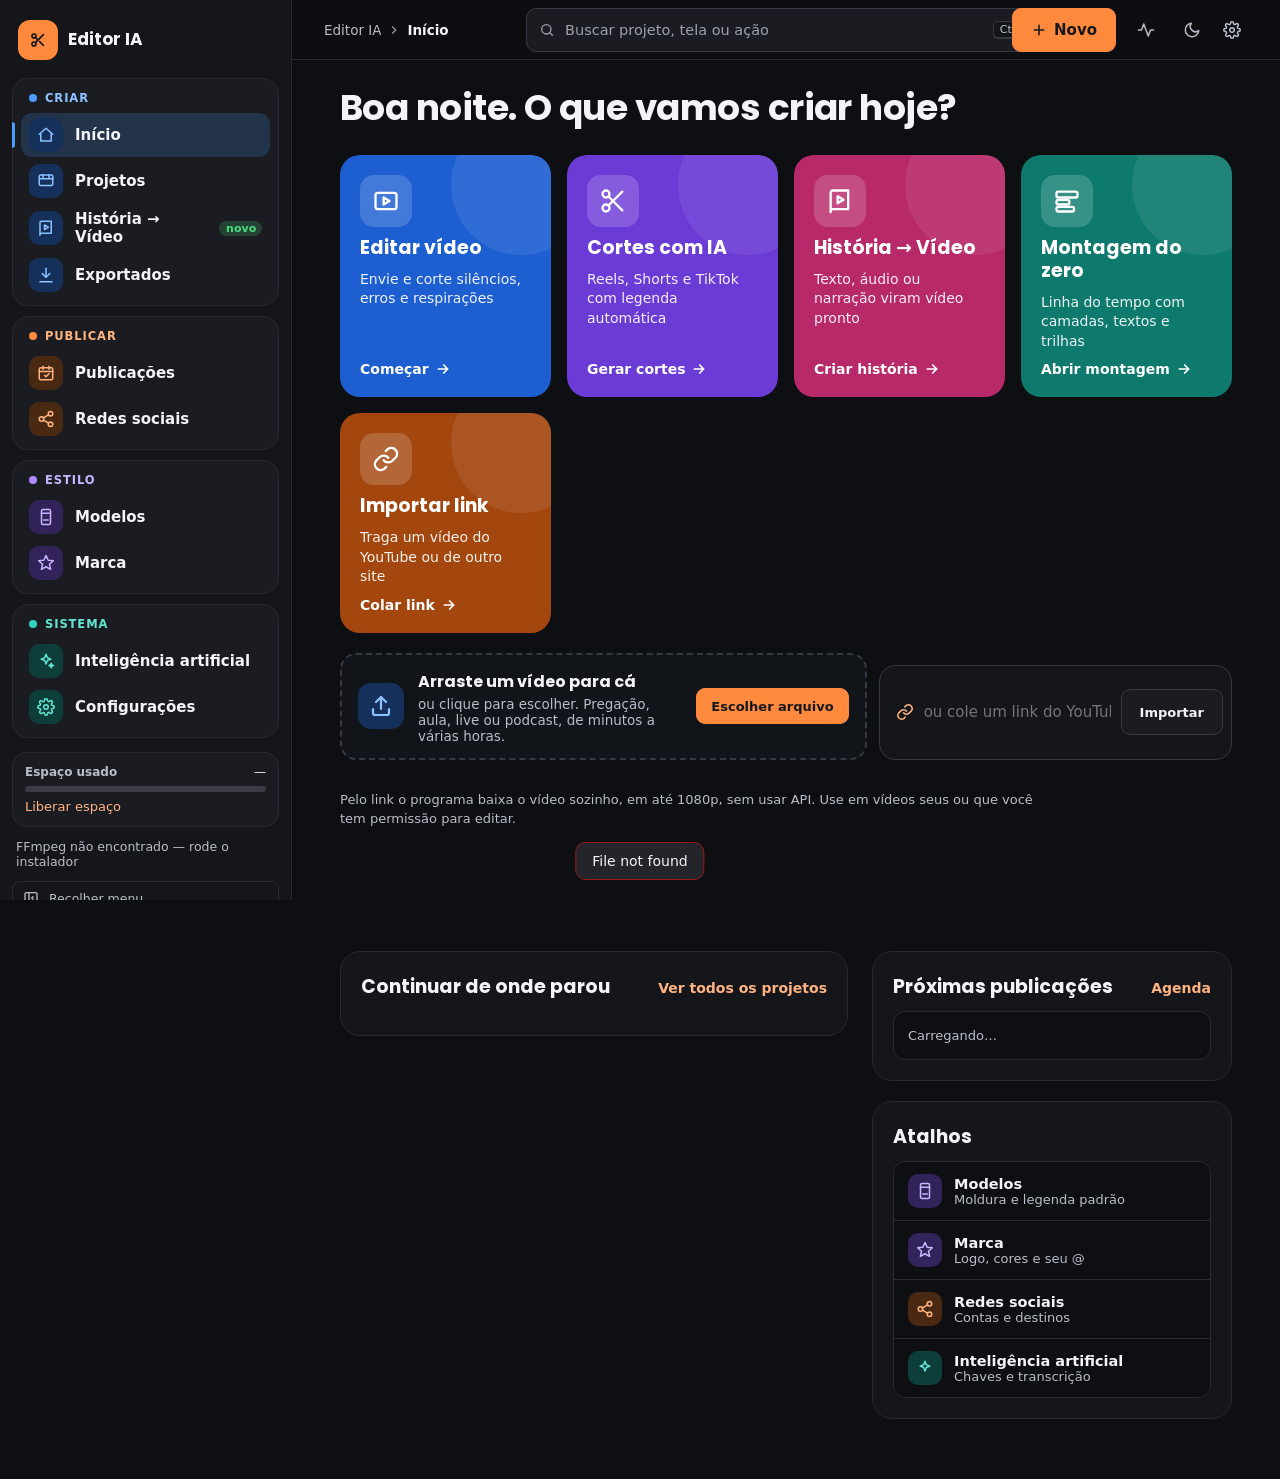
==== commit eda6cee2: "Versao 1.11.0 - l" ====
--- a/frontend/index.html
+++ b/frontend/index.html
@@ -9,6 +9,8 @@
 <link rel="manifest" href="manifest.webmanifest">
 <title>Editor IA</title>
 <link rel="stylesheet" href="style.css">
+<script>/* v1.11: tema claro/escuro escolhido neste aparelho, aplicado antes de desenhar a tela */
+try{var t=localStorage.getItem("vox_tema");if(t==="claro"){document.documentElement.setAttribute("data-tema","claro");document.querySelector('meta[name=theme-color]').content="#F3F5F9";}}catch(e){}</script>
 </head>
 <body>
 
@@ -38,21 +40,29 @@
         <span class="side-name app-name">Editor IA</span>
       </a>
       <nav class="side-nav" aria-label="Menu principal">
-        <span class="nav-group">Criar</span>
-        <a href="#/" data-page="inicio" data-tip="Início"><svg width="18" height="18" viewBox="0 0 24 24" fill="none" stroke="currentColor" stroke-width="2" stroke-linecap="round" stroke-linejoin="round"><path d="M3 11l9-8 9 8"/><path d="M5 10v10h14V10"/></svg><span class="lbl">Início</span></a>
-        <a href="#/projetos" data-page="projetos" data-tip="Projetos"><svg width="18" height="18" viewBox="0 0 24 24" fill="none" stroke="currentColor" stroke-width="2" stroke-linecap="round" stroke-linejoin="round"><rect x="3" y="4" width="18" height="14" rx="2"/><path d="M3 9h18M8 4v5M16 4v5"/></svg><span class="lbl">Projetos</span> <span class="count" id="nav-count-p"></span></a>
-        <a href="#/historia" data-page="historia" data-tip="História → Vídeo"><svg width="18" height="18" viewBox="0 0 24 24" fill="none" stroke="currentColor" stroke-width="2" stroke-linecap="round" stroke-linejoin="round"><path d="M4 19.5V5a2 2 0 0 1 2-2h13v16H6a2 2 0 0 0-2 2.5z"/><path d="M10 8l5 3-5 3z"/></svg><span class="lbl">História → Vídeo</span> <span class="count ok">novo</span></a>
-        <a href="#/exportados" data-page="exportados" data-tip="Exportados"><svg width="18" height="18" viewBox="0 0 24 24" fill="none" stroke="currentColor" stroke-width="2" stroke-linecap="round" stroke-linejoin="round"><path d="M12 3v12"/><path d="M7 10l5 5 5-5"/><path d="M4 21h16"/></svg><span class="lbl">Exportados</span> <span class="count" id="nav-count-r"></span></a>
-        <span class="nav-group">Publicar</span>
-        <a href="#/publicacoes" data-page="publicacoes" data-tip="Publicações"><svg width="18" height="18" viewBox="0 0 24 24" fill="none" stroke="currentColor" stroke-width="2" stroke-linecap="round" stroke-linejoin="round"><rect x="3" y="5" width="18" height="16" rx="2"/><path d="M3 10h18M8 3v4M16 3v4"/><path d="M10 15l2 2 4-4"/></svg><span class="lbl">Publicações</span> <span class="count" id="nav-count-q"></span></a>
-        <a href="#/redes" data-page="redes" data-tip="Redes sociais"><svg width="18" height="18" viewBox="0 0 24 24" fill="none" stroke="currentColor" stroke-width="2" stroke-linecap="round" stroke-linejoin="round"><circle cx="18" cy="5" r="3"/><circle cx="6" cy="12" r="3"/><circle cx="18" cy="19" r="3"/><path d="M8.6 13.5l6.8 4M15.4 6.5l-6.8 4"/></svg><span class="lbl">Redes sociais</span></a>
-        <span class="nav-group">Estilo</span>
-        <a href="#/modelos" data-page="modelos" data-tip="Modelos"><svg width="18" height="18" viewBox="0 0 24 24" fill="none" stroke="currentColor" stroke-width="2" stroke-linecap="round" stroke-linejoin="round"><rect x="6" y="2" width="12" height="20" rx="2"/><path d="M6 7h12M9 16h6"/></svg><span class="lbl">Modelos</span></a>
-        <a href="#/marca" data-page="marca" data-tip="Marca"><svg width="18" height="18" viewBox="0 0 24 24" fill="none" stroke="currentColor" stroke-width="2" stroke-linecap="round" stroke-linejoin="round"><path d="M12 2l2.9 6.3 6.9.7-5.2 4.6 1.5 6.8L12 17l-6.1 3.4 1.5-6.8L2.2 9l6.9-.7z"/></svg><span class="lbl">Marca</span></a>
-        <span class="nav-group">Sistema</span>
-        <a href="#/ia" data-page="ia" data-tip="Inteligência artificial"><svg width="18" height="18" viewBox="0 0 24 24" fill="none" stroke="currentColor" stroke-width="2" stroke-linecap="round" stroke-linejoin="round"><path d="M12 3l1.8 4.7L18.5 9.5l-4.7 1.8L12 16l-1.8-4.7L5.5 9.5l4.7-1.8z"/><path d="M19 15l.8 2.2L22 18l-2.2.8L19 21l-.8-2.2L16 18l2.2-.8z"/></svg><span class="lbl">Inteligência artificial</span> <span class="count ok hidden" id="nav-ia-on">ligada</span></a>
-        <button type="button" data-open-settings data-tip="Configurações">
+        <div class="nav-card" data-area="criar">
+          <span class="nav-group"><i class="nav-dot"></i>Criar</span>
+          <a href="#/" data-page="inicio" data-tip="Início"><svg width="18" height="18" viewBox="0 0 24 24" fill="none" stroke="currentColor" stroke-width="2" stroke-linecap="round" stroke-linejoin="round"><path d="M3 11l9-8 9 8"/><path d="M5 10v10h14V10"/></svg><span class="lbl">Início</span></a>
+          <a href="#/projetos" data-page="projetos" data-tip="Projetos"><svg width="18" height="18" viewBox="0 0 24 24" fill="none" stroke="currentColor" stroke-width="2" stroke-linecap="round" stroke-linejoin="round"><rect x="3" y="4" width="18" height="14" rx="2"/><path d="M3 9h18M8 4v5M16 4v5"/></svg><span class="lbl">Projetos</span> <span class="count" id="nav-count-p"></span></a>
+          <a href="#/historia" data-page="historia" data-tip="História → Vídeo"><svg width="18" height="18" viewBox="0 0 24 24" fill="none" stroke="currentColor" stroke-width="2" stroke-linecap="round" stroke-linejoin="round"><path d="M4 19.5V5a2 2 0 0 1 2-2h13v16H6a2 2 0 0 0-2 2.5z"/><path d="M10 8l5 3-5 3z"/></svg><span class="lbl">História → Vídeo</span> <span class="count ok">novo</span></a>
+          <a href="#/exportados" data-page="exportados" data-tip="Exportados"><svg width="18" height="18" viewBox="0 0 24 24" fill="none" stroke="currentColor" stroke-width="2" stroke-linecap="round" stroke-linejoin="round"><path d="M12 3v12"/><path d="M7 10l5 5 5-5"/><path d="M4 21h16"/></svg><span class="lbl">Exportados</span> <span class="count" id="nav-count-r"></span></a>
+        </div>
+        <div class="nav-card" data-area="publicar">
+          <span class="nav-group"><i class="nav-dot"></i>Publicar</span>
+          <a href="#/publicacoes" data-page="publicacoes" data-tip="Publicações"><svg width="18" height="18" viewBox="0 0 24 24" fill="none" stroke="currentColor" stroke-width="2" stroke-linecap="round" stroke-linejoin="round"><rect x="3" y="5" width="18" height="16" rx="2"/><path d="M3 10h18M8 3v4M16 3v4"/><path d="M10 15l2 2 4-4"/></svg><span class="lbl">Publicações</span> <span class="count" id="nav-count-q"></span></a>
+          <a href="#/redes" data-page="redes" data-tip="Redes sociais"><svg width="18" height="18" viewBox="0 0 24 24" fill="none" stroke="currentColor" stroke-width="2" stroke-linecap="round" stroke-linejoin="round"><circle cx="18" cy="5" r="3"/><circle cx="6" cy="12" r="3"/><circle cx="18" cy="19" r="3"/><path d="M8.6 13.5l6.8 4M15.4 6.5l-6.8 4"/></svg><span class="lbl">Redes sociais</span></a>
+        </div>
+        <div class="nav-card" data-area="estilo">
+          <span class="nav-group"><i class="nav-dot"></i>Estilo</span>
+          <a href="#/modelos" data-page="modelos" data-tip="Modelos"><svg width="18" height="18" viewBox="0 0 24 24" fill="none" stroke="currentColor" stroke-width="2" stroke-linecap="round" stroke-linejoin="round"><rect x="6" y="2" width="12" height="20" rx="2"/><path d="M6 7h12M9 16h6"/></svg><span class="lbl">Modelos</span></a>
+          <a href="#/marca" data-page="marca" data-tip="Marca"><svg width="18" height="18" viewBox="0 0 24 24" fill="none" stroke="currentColor" stroke-width="2" stroke-linecap="round" stroke-linejoin="round"><path d="M12 2l2.9 6.3 6.9.7-5.2 4.6 1.5 6.8L12 17l-6.1 3.4 1.5-6.8L2.2 9l6.9-.7z"/></svg><span class="lbl">Marca</span></a>
+        </div>
+        <div class="nav-card" data-area="sistema">
+          <span class="nav-group"><i class="nav-dot"></i>Sistema</span>
+          <a href="#/ia" data-page="ia" data-tip="Inteligência artificial"><svg width="18" height="18" viewBox="0 0 24 24" fill="none" stroke="currentColor" stroke-width="2" stroke-linecap="round" stroke-linejoin="round"><path d="M12 3l1.8 4.7L18.5 9.5l-4.7 1.8L12 16l-1.8-4.7L5.5 9.5l4.7-1.8z"/><path d="M19 15l.8 2.2L22 18l-2.2.8L19 21l-.8-2.2L16 18l2.2-.8z"/></svg><span class="lbl">Inteligência artificial</span> <span class="count ok hidden" id="nav-ia-on">ligada</span></a>
+          <button type="button" data-open-settings data-tip="Configurações">
           <svg width="18" height="18" viewBox="0 0 24 24" fill="none" stroke="currentColor" stroke-width="2" stroke-linecap="round" stroke-linejoin="round"><circle cx="12" cy="12" r="3"/><path d="M19.4 15a1.7 1.7 0 0 0 .3 1.8l.1.1a2 2 0 1 1-2.8 2.8l-.1-.1a1.7 1.7 0 0 0-1.8-.3 1.7 1.7 0 0 0-1 1.5V21a2 2 0 1 1-4 0v-.1a1.7 1.7 0 0 0-1.1-1.5 1.7 1.7 0 0 0-1.8.3l-.1.1a2 2 0 1 1-2.8-2.8l.1-.1a1.7 1.7 0 0 0 .3-1.8 1.7 1.7 0 0 0-1.5-1H3a2 2 0 1 1 0-4h.1a1.7 1.7 0 0 0 1.5-1.1 1.7 1.7 0 0 0-.3-1.8l-.1-.1a2 2 0 1 1 2.8-2.8l.1.1a1.7 1.7 0 0 0 1.8.3H9a1.7 1.7 0 0 0 1-1.5V3a2 2 0 1 1 4 0v.1a1.7 1.7 0 0 0 1 1.5 1.7 1.7 0 0 0 1.8-.3l.1-.1a2 2 0 1 1 2.8 2.8l-.1.1a1.7 1.7 0 0 0-.3 1.8V9a1.7 1.7 0 0 0 1.5 1H21a2 2 0 1 1 0 4h-.1a1.7 1.7 0 0 0-1.5 1z"/></svg><span class="lbl">Configurações</span></button>
+        </div>
       </nav>
       <div class="side-foot">
         <div class="storage">
@@ -101,6 +111,10 @@
             </button>
             <div class="pop hidden" id="tb-act-pop" role="dialog" aria-label="Atividade"></div>
           </div>
+          <button type="button" class="tb-icon tb-tema" id="tb-tema" aria-label="Mudar para o modo claro" title="Modo claro / escuro">
+            <svg class="lua" width="18" height="18" viewBox="0 0 24 24" fill="none" stroke="currentColor" stroke-width="2" stroke-linecap="round" stroke-linejoin="round" aria-hidden="true"><path d="M21 12.8A9 9 0 1 1 11.2 3a7 7 0 0 0 9.8 9.8z"/></svg>
+            <svg class="sol" width="18" height="18" viewBox="0 0 24 24" fill="none" stroke="currentColor" stroke-width="2" stroke-linecap="round" aria-hidden="true"><circle cx="12" cy="12" r="4"/><path d="M12 2v2M12 20v2M4.9 4.9l1.4 1.4M17.7 17.7l1.4 1.4M2 12h2M20 12h2M4.9 19.1l1.4-1.4M17.7 6.3l1.4-1.4"/></svg>
+          </button>
           <button type="button" class="tb-icon tb-gear" data-open-settings aria-label="Configurações" title="Configurações"><svg width="18" height="18" viewBox="0 0 24 24" fill="none" stroke="currentColor" stroke-width="2" stroke-linecap="round" stroke-linejoin="round"><circle cx="12" cy="12" r="3"/><path d="M19.4 15a1.7 1.7 0 0 0 .3 1.8l.1.1a2 2 0 1 1-2.8 2.8l-.1-.1a1.7 1.7 0 0 0-1.8-.3 1.7 1.7 0 0 0-1 1.5V21a2 2 0 1 1-4 0v-.1a1.7 1.7 0 0 0-1.1-1.5 1.7 1.7 0 0 0-1.8.3l-.1.1a2 2 0 1 1-2.8-2.8l.1-.1a1.7 1.7 0 0 0 .3-1.8 1.7 1.7 0 0 0-1.5-1H3a2 2 0 1 1 0-4h.1a1.7 1.7 0 0 0 1.5-1.1 1.7 1.7 0 0 0-.3-1.8l-.1-.1a2 2 0 1 1 2.8-2.8l.1.1a1.7 1.7 0 0 0 1.8.3H9a1.7 1.7 0 0 0 1-1.5V3a2 2 0 1 1 4 0v.1a1.7 1.7 0 0 0 1 1.5 1.7 1.7 0 0 0 1.8-.3l.1-.1a2 2 0 1 1 2.8 2.8l-.1.1a1.7 1.7 0 0 0-.3 1.8V9a1.7 1.7 0 0 0 1.5 1H21a2 2 0 1 1 0 4h-.1a1.7 1.7 0 0 0-1.5 1z"/></svg></button>
         </div>
       </header>
@@ -113,48 +127,59 @@
             <h1 id="hero-hi">Olá</h1>
             <p class="app-tagline">Do vídeo longo ao Reels pronto, com legenda.</p>
           </div>
-          <div class="console">
-            <div class="console-tabs" role="tablist" aria-label="Como começar">
-              <button type="button" role="tab" data-ctab="arquivo" aria-selected="true">
-                <svg width="16" height="16" viewBox="0 0 24 24" fill="none" stroke="currentColor" stroke-width="2" stroke-linecap="round" stroke-linejoin="round"><path d="M12 15V3"/><path d="M7 8l5-5 5 5"/><path d="M4 15v4a2 2 0 0 0 2 2h12a2 2 0 0 0 2-2v-4"/></svg>Enviar vídeo</button>
-              <button type="button" role="tab" data-ctab="link" aria-selected="false">
-                <svg width="16" height="16" viewBox="0 0 24 24" fill="none" stroke="currentColor" stroke-width="2" stroke-linecap="round" stroke-linejoin="round"><path d="M10 13a5 5 0 0 0 7.5.5l3-3a5 5 0 0 0-7-7l-1.7 1.7"/><path d="M14 11a5 5 0 0 0-7.5-.5l-3 3a5 5 0 0 0 7 7l1.7-1.7"/></svg>Importar por link</button>
-              <button type="button" role="tab" data-ctab="zero" aria-selected="false">
-                <svg width="16" height="16" viewBox="0 0 24 24" fill="none" stroke="currentColor" stroke-width="2" stroke-linecap="round" stroke-linejoin="round"><rect x="3" y="3" width="18" height="18" rx="2"/><path d="M3 9h18M3 15h18"/></svg>Montar do zero</button>
+          <div class="acoes" aria-label="Por onde começar">
+            <button type="button" class="acao" data-acao="arquivo" data-area="editar">
+              <span class="ac-ic" aria-hidden="true"><svg width="28" height="28" viewBox="0 0 24 24" fill="none" stroke="currentColor" stroke-width="2" stroke-linecap="round" stroke-linejoin="round"><rect x="3" y="5" width="18" height="14" rx="2"/><path d="M10 9l5 3-5 3z"/></svg></span>
+              <b>Editar vídeo</b><span class="ac-txt">Envie e corte silêncios, erros e respirações</span>
+              <span class="ac-go">Começar <svg class="ac-seta" width="16" height="16" viewBox="0 0 24 24" fill="none" stroke="currentColor" stroke-width="2.6" stroke-linecap="round" stroke-linejoin="round" aria-hidden="true"><path d="M5 12h14M13 6l6 6-6 6"/></svg></span>
+            </button>
+            <button type="button" class="acao" data-acao="cortes" data-area="cortes">
+              <span class="ac-ic" aria-hidden="true"><svg width="28" height="28" viewBox="0 0 24 24" fill="none" stroke="currentColor" stroke-width="2" stroke-linecap="round" stroke-linejoin="round"><circle cx="6" cy="6" r="3"/><circle cx="6" cy="18" r="3"/><path d="M8.1 8.1L20 20M8.1 15.9L20 4"/></svg></span>
+              <b>Cortes com IA</b><span class="ac-txt">Reels, Shorts e TikTok com legenda automática</span>
+              <span class="ac-go">Gerar cortes <svg class="ac-seta" width="16" height="16" viewBox="0 0 24 24" fill="none" stroke="currentColor" stroke-width="2.6" stroke-linecap="round" stroke-linejoin="round" aria-hidden="true"><path d="M5 12h14M13 6l6 6-6 6"/></svg></span>
+            </button>
+            <button type="button" class="acao" data-acao="historia" data-area="historia">
+              <span class="ac-ic" aria-hidden="true"><svg width="28" height="28" viewBox="0 0 24 24" fill="none" stroke="currentColor" stroke-width="2" stroke-linecap="round" stroke-linejoin="round"><path d="M4 19.5V5a2 2 0 0 1 2-2h13v16H6a2 2 0 0 0-2 2.5z"/><path d="M10 8l5 3-5 3z"/></svg></span>
+              <b>História → Vídeo</b><span class="ac-txt">Texto, áudio ou narração viram vídeo pronto</span>
+              <span class="ac-go">Criar história <svg class="ac-seta" width="16" height="16" viewBox="0 0 24 24" fill="none" stroke="currentColor" stroke-width="2.6" stroke-linecap="round" stroke-linejoin="round" aria-hidden="true"><path d="M5 12h14M13 6l6 6-6 6"/></svg></span>
+            </button>
+            <button type="button" class="acao" data-acao="zero" data-area="zero">
+              <span class="ac-ic" aria-hidden="true"><svg width="28" height="28" viewBox="0 0 24 24" fill="none" stroke="currentColor" stroke-width="2" stroke-linecap="round" stroke-linejoin="round"><rect x="3" y="4" width="18" height="5" rx="1.5"/><rect x="3" y="11" width="11" height="4" rx="1.5"/><rect x="3" y="17" width="15" height="4" rx="1.5"/></svg></span>
+              <b>Montagem do zero</b><span class="ac-txt">Linha do tempo com camadas, textos e trilhas</span>
+              <span class="ac-go">Abrir montagem <svg class="ac-seta" width="16" height="16" viewBox="0 0 24 24" fill="none" stroke="currentColor" stroke-width="2.6" stroke-linecap="round" stroke-linejoin="round" aria-hidden="true"><path d="M5 12h14M13 6l6 6-6 6"/></svg></span>
+            </button>
+            <button type="button" class="acao" data-acao="link" data-area="link">
+              <span class="ac-ic" aria-hidden="true"><svg width="28" height="28" viewBox="0 0 24 24" fill="none" stroke="currentColor" stroke-width="2" stroke-linecap="round" stroke-linejoin="round"><path d="M10 13a5 5 0 0 0 7.5.5l3-3a5 5 0 0 0-7-7l-1.7 1.7"/><path d="M14 11a5 5 0 0 0-7.5-.5l-3 3a5 5 0 0 0 7 7l1.7-1.7"/></svg></span>
+              <b>Importar link</b><span class="ac-txt">Traga um vídeo do YouTube ou de outro site</span>
+              <span class="ac-go">Colar link <svg class="ac-seta" width="16" height="16" viewBox="0 0 24 24" fill="none" stroke="currentColor" stroke-width="2.6" stroke-linecap="round" stroke-linejoin="round" aria-hidden="true"><path d="M5 12h14M13 6l6 6-6 6"/></svg></span>
+            </button>
+          </div>
+          <div class="envio" id="envio">
+            <label id="dropzone" class="drop-faixa" for="file-input">
+              <input id="file-input" type="file" accept="video/*,audio/*,.mkv,.mov,.mxf" hidden>
+              <span class="df-ic" aria-hidden="true"><svg width="24" height="24" viewBox="0 0 24 24" fill="none" stroke="currentColor" stroke-width="2.2" stroke-linecap="round" stroke-linejoin="round"><path d="M12 15V3"/><path d="M7 8l5-5 5 5"/><path d="M4 15v4a2 2 0 0 0 2 2h12a2 2 0 0 0 2-2v-4"/></svg></span>
+              <span class="drop-copy">
+                <strong>Arraste um vídeo para cá</strong>
+                <span>ou clique para escolher. Pregação, aula, live ou podcast, de minutos a várias horas.</span>
+              </span>
+              <span class="btn primary df-btn" aria-hidden="true">Escolher arquivo</span>
+              <span id="upload-progress" class="upload-progress hidden"><span class="bar"><i></i></span><span></span></span>
+            </label>
+            <form id="link-form" class="linkbar" onsubmit="return false">
+              <svg width="18" height="18" viewBox="0 0 24 24" fill="none" stroke="currentColor" stroke-width="2" stroke-linecap="round" stroke-linejoin="round" aria-hidden="true"><path d="M10 13a5 5 0 0 0 7.5.5l3-3a5 5 0 0 0-7-7l-1.7 1.7"/><path d="M14 11a5 5 0 0 0-7.5-.5l-3 3a5 5 0 0 0 7 7l1.7-1.7"/></svg>
+              <input id="link-url" type="url" placeholder="ou cole um link do YouTube…" aria-label="Link do vídeo">
+              <button class="btn" id="link-go" type="submit">Importar</button>
+            </form>
+          </div>
+          <p class="hint envio-nota">Pelo link o programa baixa o vídeo sozinho, em até 1080p, sem usar API. Use em vídeos seus ou que você tem permissão para editar.</p>
+          <div class="zero-box hidden" data-cpanel="zero" id="zero-box">
+            <div class="row between"><b>Montagem do zero: escolha o formato</b><button type="button" class="btn small ghost" id="zero-fechar">Fechar</button></div>
+            <div class="blank-start">
+              <button type="button" class="fmt" data-blank="9:16"><span class="fmt-shape v"></span><b>Vertical 9:16</b><span>Reels, Shorts e TikTok</span></button>
+              <button type="button" class="fmt" data-blank="16:9"><span class="fmt-shape h"></span><b>Horizontal 16:9</b><span>YouTube e TV</span></button>
+              <button type="button" class="fmt" data-blank="1:1"><span class="fmt-shape q"></span><b>Quadrado 1:1</b><span>Feed do Instagram e Facebook</span></button>
             </div>
-            <div class="console-panel" data-cpanel="arquivo">
-              <label id="dropzone" class="drop-timeline" for="file-input">
-                <input id="file-input" type="file" accept="video/*,audio/*,.mkv,.mov,.mxf" hidden>
-                <span class="ruler" aria-hidden="true"><em>00:00</em><em>15:00</em><em>30:00</em><em>45:00</em><em>1:00:00</em><em>1:15:00</em></span>
-                <span class="track" aria-hidden="true"><i></i><i></i><i></i><i></i><i></i></span>
-                <span class="track t2" aria-hidden="true"><i></i><i></i><i></i></span>
-                <span class="playhead" aria-hidden="true"></span>
-                <span class="drop-copy">
-                  <strong>Arraste um vídeo para cá</strong>
-                  <span>ou clique para escolher. Pregação, aula, live ou podcast, de minutos a várias horas.</span>
-                </span>
-                <span id="upload-progress" class="upload-progress hidden"><span class="bar"><i></i></span><span></span></span>
-              </label>
-            </div>
-            <div class="console-panel hidden" data-cpanel="link">
-              <div class="link-panel">
-                <p class="lp-title">Cole o endereço do vídeo</p>
-                <form id="link-form" class="linkbar" onsubmit="return false">
-                  <svg width="18" height="18" viewBox="0 0 24 24" fill="none" stroke="currentColor" stroke-width="2" stroke-linecap="round" stroke-linejoin="round"><path d="M10 13a5 5 0 0 0 7.5.5l3-3a5 5 0 0 0-7-7l-1.7 1.7"/><path d="M14 11a5 5 0 0 0-7.5-.5l-3 3a5 5 0 0 0 7 7l1.7-1.7"/></svg>
-                  <input id="link-url" type="url" placeholder="https://www.youtube.com/watch?v=…" aria-label="Link do vídeo">
-                  <button class="btn primary" id="link-go" type="submit">Importar</button>
-                </form>
-                <p class="hint link-note">O programa baixa o vídeo sozinho, em até 1080p, sem usar API. Use em vídeos seus ou que você tem permissão para editar.</p>
-              </div>
-            </div>
-            <div class="console-panel hidden" data-cpanel="zero">
-              <div class="blank-start">
-                <button type="button" class="fmt" data-blank="9:16"><span class="fmt-shape v"></span><b>Vertical 9:16</b><span>Reels, Shorts e TikTok</span></button>
-                <button type="button" class="fmt" data-blank="16:9"><span class="fmt-shape h"></span><b>Horizontal 16:9</b><span>YouTube e TV</span></button>
-                <button type="button" class="fmt" data-blank="1:1"><span class="fmt-shape q"></span><b>Quadrado 1:1</b><span>Feed do Instagram e Facebook</span></button>
-              </div>
-              <p class="hint zero-note">Projeto em branco com camadas de vídeo, fotos, textos e música, sem análise automática.</p>
-            </div>
+            <p class="hint zero-note">Projeto em branco com camadas de vídeo, fotos, textos e música, sem análise automática.</p>
           </div>
         </div>
 
@@ -245,8 +270,15 @@
                   <button type="button" class="btn small" id="hs-mic-tentar">Tentar de novo</button></div>
                 <p class="hint" id="hs-mic-erro"></p>
               </div>
+              <label class="hs-check"><input type="checkbox" id="hs-retrans"> <span>Ao terminar, transcrever de novo a gravação inteira <em class="hint">(mais preciso, leva um pouco mais)</em></span></label>
               <p class="hint" id="hs-vivo-msg">A fala é transcrita no seu computador, de poucos em poucos segundos. Cada trecho ganha uma imagem na hora.</p>
               <div class="hs-transc" id="hs-transc" aria-live="polite"></div>
+            </section>
+            <section class="pane hidden" id="hs-roteiro">
+              <div class="row between"><div><h2>Revise as cenas</h2><p class="hint" id="hs-rot-info"></p></div>
+                <button type="button" class="btn ghost small" id="hs-rot-voltar">Voltar ao texto</button></div>
+              <div class="hs-cenas" id="hs-cenas"></div>
+              <div class="row end"><button type="button" class="btn primary" id="hs-rot-montar">Montar o vídeo com estas cenas</button></div>
             </section>
             <section class="pane hidden" id="hs-andamento">
               <div class="row between"><b id="hs-and-tit">Montando o vídeo…</b><span class="hint" id="hs-and-pct">0%</span></div>
@@ -275,6 +307,11 @@
             <p class="hint hidden" id="hs-visual-msg"></p>
             <label class="field">Música de fundo <select id="hs-musica"><option value="__auto__">Automática (biblioteca livre, combina com a história)</option><option value="">Sem música</option></select></label>
             <label class="hs-check"><input type="checkbox" id="hs-legenda" checked> Legenda na tela</label>
+            <label class="field" id="hs-leg-box">Estilo da legenda <select id="hs-leg-estilo"></select></label>
+            <label class="hs-check"><input type="checkbox" id="hs-abertura" checked> Abertura com o título da história</label>
+            <label class="hs-check"><input type="checkbox" id="hs-encerramento" checked> <span>Encerramento com a sua marca <em class="hint" id="hs-marca-msg"></em></span></label>
+            <label class="hs-check"><input type="checkbox" id="hs-logo"> Logo no canto o vídeo todo</label>
+            <label class="hs-check" data-so="texto"><input type="checkbox" id="hs-revisar"> <span>Revisar as cenas antes de montar <em class="hint">(trocar textos, títulos e o que buscar em cada cena)</em></span></label>
             <label class="hs-check"><input type="checkbox" id="hs-ia" checked> <span>Usar a IA para escolher as cenas, títulos e gráficos <em class="hint" id="hs-ia-msg"></em></span></label>
             <button type="button" class="btn primary big" id="hs-criar">Criar o vídeo</button>
             <p class="hint">O vídeo abre na Montagem: troque imagens, mexa nos textos e exporte quando quiser.</p>
--- a/frontend/style.css
+++ b/frontend/style.css
@@ -1479,3 +1479,205 @@
 .hs-mic-ajuda{background:rgba(248,113,113,.08);border:1px solid rgba(248,113,113,.35);border-radius:10px;padding:12px 14px;display:flex;flex-direction:column;gap:8px;font-size:13px}
 .hs-mic-ajuda ol{margin:0;padding-left:18px;display:flex;flex-direction:column;gap:4px;color:var(--muted)}
 .hs-mic-ajuda ol b{color:var(--text)}
+.hs-cenas{display:flex;flex-direction:column;gap:12px}
+.hs-cena-card{background:var(--card);border:1px solid var(--line);border-radius:12px;padding:12px 14px;display:flex;flex-direction:column;gap:8px}
+#pg-historia .hs-cena-card textarea{padding:8px 10px;line-height:1.5;min-height:64px;resize:vertical}
+.hs-cena-card input{height:36px}
+
+/* =====================================================================
+   v1.11 — cara de app profissional: menu em blocos coloridos, cartões de ação,
+   envio compacto, indicadores com mini gráfico, mais contraste e modo claro
+   ===================================================================== */
+:root{
+  --text:#F2F4F8; --muted:#B8BEC9; --dim:#9AA1AD; --line:#262A33; --line2:#343944;
+  --a-criar:#4C9BFF; --a-criar-bg:#15305A; --a-criar-tx:#8CC2FF;
+  --a-pub:#FF8A3D;   --a-pub-bg:#4A2912;   --a-pub-tx:#FFB47F;
+  --a-est:#A98BFF;   --a-est-bg:#32245B;   --a-est-tx:#C9B5FF;
+  --a-sis:#2DD4BF;   --a-sis-bg:#0E3E3A;   --a-sis-tx:#62E6D3;
+  --a-rosa:#FF6FAE;  --a-rosa-bg:#4D1A33;  --a-rosa-tx:#FF9BC6;
+  --drop-bg:#111419;
+  --side-w:292px;
+}
+.shell{font-size:15px}
+.shell .hint{font-size:13px}
+
+/* ---------- menu lateral em blocos ---------- */
+.side{gap:14px;padding:16px 12px;overflow-y:auto;scrollbar-width:thin}
+.side-brand .logo{width:40px;height:40px;border-radius:12px}
+.side-name{font-size:17px}
+.side-nav{gap:10px}
+.nav-card{display:flex;flex-direction:column;gap:2px;padding:8px;border-radius:16px;background:var(--card);border:1px solid var(--line)}
+.nav-card[data-area="criar"]{--ar:var(--a-criar);--ar-bg:var(--a-criar-bg);--ar-tx:var(--a-criar-tx)}
+.nav-card[data-area="publicar"]{--ar:var(--a-pub);--ar-bg:var(--a-pub-bg);--ar-tx:var(--a-pub-tx)}
+.nav-card[data-area="estilo"]{--ar:var(--a-est);--ar-bg:var(--a-est-bg);--ar-tx:var(--a-est-tx)}
+.nav-card[data-area="sistema"]{--ar:var(--a-sis);--ar-bg:var(--a-sis-bg);--ar-tx:var(--a-sis-tx)}
+.side-nav .nav-card .nav-group{display:flex;align-items:center;gap:8px;padding:4px 8px 6px;font-size:11.5px;font-weight:800;letter-spacing:.08em;text-transform:uppercase;color:var(--ar-tx)}
+.side-nav .nav-card .nav-group:first-child{padding-top:4px}
+.nav-dot{width:8px;height:8px;border-radius:4px;background:var(--ar);flex:none}
+.side-nav .nav-card a,.side-nav .nav-card button{height:auto;min-height:42px;padding:5px 8px;gap:12px;border-radius:11px;font-size:15px;font-weight:600;color:var(--text);width:100%}
+.side-nav .nav-card a > svg:first-child,.side-nav .nav-card button > svg:first-child{width:34px;height:34px;padding:8px;border-radius:10px;background:var(--ar-bg);color:var(--ar-tx);flex:none;box-sizing:border-box}
+.side-nav .nav-card a:hover,.side-nav .nav-card button:hover{background:var(--card2)}
+.side-nav .nav-card a.active{background:color-mix(in srgb,var(--ar) 18%,transparent);color:var(--text)}
+.side-nav .nav-card a.active svg{color:var(--ar-tx)}
+.side-nav .nav-card a.active::before{left:-9px;background:var(--ar)}
+.side-nav .count{font-size:12.5px;font-weight:800;color:var(--text);background:var(--card2);border-radius:999px;padding:1px 9px;min-width:0}
+.side-nav .count:empty{display:none}
+.side-nav .count.ok{background:color-mix(in srgb,var(--ok) 20%,transparent);color:var(--ok)}
+.side-foot .storage{padding:12px;border-radius:14px;background:var(--card);border:1px solid var(--line)}
+.side-foot .storage .row span{font-weight:600}
+#sys-badge{font-size:12.5px;padding:0 4px}
+/* menu recolhido: só os ícones coloridos */
+.side-mini .nav-card{padding:6px 0;align-items:center;background:transparent;border:0;border-top:1px solid var(--line);border-radius:0}
+.side-mini .nav-card:first-child{border-top:0}
+.side-mini .side-nav .nav-card .nav-group{display:none}
+.side-mini .side-nav .nav-card a,.side-mini .side-nav .nav-card button{width:46px;min-height:46px;padding:0;justify-content:center}
+.side-mini .side-nav .nav-card a.active::before{left:-12px}
+
+/* ---------- barra do topo ---------- */
+.appbar{background:color-mix(in srgb,var(--bg) 88%,transparent);backdrop-filter:blur(10px)}
+.tb-search{height:44px;font-size:14.5px}
+.tb-new{height:44px;font-size:15px;padding:0 18px}
+.tb-icon{width:44px;height:44px}
+.tb-tema .sol{display:none}
+[data-tema="claro"] .tb-tema .sol{display:block}
+[data-tema="claro"] .tb-tema .lua{display:none}
+
+/* ---------- tela inicial ---------- */
+#pg-inicio{max-width:1440px;gap:24px}
+.hero{gap:20px}
+.hero-head h1{font-size:clamp(24px,2.8vw,36px);font-weight:700}
+.hero-head p{font-size:16.5px;color:var(--muted)}
+.acoes{display:grid;grid-template-columns:repeat(auto-fit,minmax(170px,1fr));gap:16px}
+.acao{position:relative;display:flex;flex-direction:column;align-items:flex-start;gap:10px;min-height:184px;padding:20px;border:0;border-radius:20px;
+  color:#fff;text-align:left;font:inherit;cursor:pointer;overflow:hidden;transition:transform .15s ease,box-shadow .15s ease;background:var(--ac)}
+.acao::after{content:"";position:absolute;right:-40px;top:-40px;width:140px;height:140px;border-radius:50%;background:rgba(255,255,255,.08);pointer-events:none}
+.acao:hover{transform:translateY(-3px);box-shadow:0 12px 28px -12px var(--ac)}
+.acao:focus-visible{outline:3px solid var(--text);outline-offset:3px}
+.acao[data-area="editar"]{--ac:#1D5FD1}
+.acao[data-area="cortes"]{--ac:#6B3BD6}
+.acao[data-area="historia"]{--ac:#B8296A}
+.acao[data-area="zero"]{--ac:#0D7A6D}
+.acao[data-area="link"]{--ac:#A3470F}
+.ac-ic{width:52px;height:52px;border-radius:14px;background:rgba(255,255,255,.17);display:flex;align-items:center;justify-content:center}
+.acao b{font-family:"Poppins",var(--font);font-size:19px;font-weight:700;line-height:1.2}
+.ac-txt{font-size:14px;line-height:1.4;color:rgba(255,255,255,.92);font-weight:500}
+.ac-go{margin-top:auto;display:inline-flex;align-items:center;gap:6px;font-size:14px;font-weight:700}
+.ac-seta{transition:transform .15s}
+.acao:hover .ac-seta{transform:translateX(3px)}
+
+/* envio compacto */
+.envio{display:flex;flex-wrap:wrap;gap:12px;align-items:stretch}
+.drop-faixa{position:relative;flex:2 1 460px;min-width:0;display:flex;align-items:center;gap:14px;padding:14px 16px;border:2px dashed var(--line2);border-radius:16px;
+  background:var(--drop-bg);cursor:pointer;transition:border-color .15s,background .15s}
+.drop-faixa:hover,.drop-faixa.over{border-color:var(--accent);background:color-mix(in srgb,var(--accent) 7%,var(--drop-bg))}
+.df-ic{width:46px;height:46px;border-radius:13px;flex:none;display:flex;align-items:center;justify-content:center;background:var(--a-criar-bg);color:var(--a-criar-tx)}
+.drop-faixa .drop-copy{position:static;flex:1;min-width:0;display:flex;flex-direction:column;align-items:flex-start;gap:2px;padding:0;text-align:left;transform:none}
+.drop-faixa .drop-copy strong{font-size:16px;font-weight:700;color:var(--text)}
+.drop-faixa .drop-copy span{font-size:13.5px;color:var(--muted)}
+.df-btn{flex:none;pointer-events:none}
+.drop-faixa .upload-progress{position:absolute;left:12px;right:12px;bottom:6px;top:auto;margin:0;width:auto;z-index:2;display:flex;flex-direction:column;gap:4px;
+  background:var(--drop-bg);padding:6px 4px}
+.envio .linkbar{flex:1 1 320px;min-width:0;display:flex;align-items:center;gap:10px;height:auto;min-height:64px;padding:8px 8px 8px 16px;border:1px solid var(--line2);border-radius:16px;background:var(--panel)}
+.envio .linkbar svg{color:var(--a-pub-tx);flex:none}
+.envio .linkbar input{flex:1;min-width:0;height:46px;background:transparent;border:0;color:var(--text);font:inherit;font-size:15px;outline:none}
+.envio .linkbar .btn{height:46px;padding:0 18px;font-weight:700}
+.linkbar.chama{animation:chama 1.2s ease}
+@keyframes chama{0%,100%{box-shadow:0 0 0 0 transparent}30%{box-shadow:0 0 0 4px color-mix(in srgb,var(--a-pub) 45%,transparent);border-color:var(--a-pub)}}
+.envio-nota{margin:-8px 0 0;font-size:12.5px}
+.zero-box{display:flex;flex-direction:column;gap:12px;padding:16px;border-radius:18px;border:1px solid color-mix(in srgb,#0D7A6D 60%,var(--line));background:var(--panel)}
+.zero-box b{font-size:15.5px}
+
+/* indicadores */
+.readout{display:grid;grid-template-columns:repeat(auto-fit,minmax(176px,1fr));gap:14px;border:0;background:transparent;margin-top:0}
+.readout .ro{display:flex;flex-direction:column;gap:3px;padding:16px 18px;border:1px solid var(--line);border-radius:18px;background:var(--panel);
+  text-decoration:none;color:var(--text);transition:border-color .15s,transform .15s}
+.readout .ro + .ro{border-left:1px solid var(--line)}
+.readout .ro:hover{border-color:var(--k);transform:translateY(-2px)}
+.ro[data-k="enviado"]{--k:var(--a-criar);--k-bg:var(--a-criar-bg);--k-tx:var(--a-criar-tx)}
+.ro[data-k="cortado"]{--k:var(--a-est);--k-bg:var(--a-est-bg);--k-tx:var(--a-est-tx)}
+.ro[data-k="cortes"]{--k:var(--a-rosa);--k-bg:var(--a-rosa-bg);--k-tx:var(--a-rosa-tx)}
+.ro[data-k="exportados"]{--k:var(--a-sis);--k-bg:var(--a-sis-bg);--k-tx:var(--a-sis-tx)}
+.ro[data-k="fila"]{--k:var(--a-pub);--k-bg:var(--a-pub-bg);--k-tx:var(--a-pub-tx)}
+.ro-top{display:flex;align-items:center;justify-content:space-between;gap:8px;margin-bottom:6px}
+.ro-ic{width:40px;height:40px;border-radius:12px;display:flex;align-items:center;justify-content:center;background:var(--k-bg);color:var(--k-tx);flex:none}
+.spark{flex:none;max-width:55%;height:auto}
+.spark path{fill:none;stroke:var(--k);stroke-width:2.5;stroke-linecap:round;stroke-linejoin:round}
+.spark .sp-area{fill:color-mix(in srgb,var(--k) 16%,transparent);stroke:none}
+.readout .ro b{font-size:28px;color:var(--k-tx)}
+.readout .ro:first-child b{color:var(--k-tx)}
+.readout .ro span{font-size:14.5px;font-weight:600;color:var(--text)}
+.readout .ro em{font-size:13px;color:var(--muted)}
+
+/* continuar / próximas / atalhos com mais destaque */
+.home-cols{grid-template-columns:minmax(0,1fr) 360px;gap:24px}
+.home-main,.hs-block{padding:20px;border:1px solid var(--line);border-radius:20px;background:var(--panel)}
+.home-side{gap:20px}
+.section-head h2{font-family:"Poppins",var(--font);font-size:19px;font-weight:700}
+.section-head .linkbtn{font-weight:700;font-size:14px}
+.next-list,.shortcuts{background:var(--bg);border-color:var(--line)}
+.next-row,.shortcuts a{padding:12px 14px}
+.nr-txt b,.shortcuts b{font-size:14.5px}
+.nr-txt em,.shortcuts em{font-size:13px}
+.shortcuts svg{width:34px;height:34px;padding:8px;border-radius:10px;box-sizing:border-box}
+.shortcuts a:nth-child(1) svg{background:var(--a-est-bg);color:var(--a-est-tx)}
+.shortcuts a:nth-child(2) svg{background:var(--a-est-bg);color:var(--a-est-tx)}
+.shortcuts a:nth-child(3) svg{background:var(--a-pub-bg);color:var(--a-pub-tx)}
+.shortcuts a:nth-child(4) svg{background:var(--a-sis-bg);color:var(--a-sis-tx)}
+
+@media (max-width:1250px){
+  .home-cols{grid-template-columns:1fr}
+  .readout .ro:nth-child(n){border:1px solid var(--line)}
+}
+@media (max-width:760px){
+  .shell{font-size:15px}
+  #pg-inicio{gap:18px}
+  .hero{gap:16px}
+  .hero-head h1{font-size:24px}
+  .acoes{grid-template-columns:repeat(2,minmax(0,1fr));gap:12px}
+  .acao{min-height:150px;padding:16px;border-radius:18px}
+  .acao[data-area="link"]{grid-column:1/-1;min-height:0;flex-direction:row;align-items:center;flex-wrap:wrap}
+  .acao[data-area="link"] .ac-go{display:none}
+  .acao b{font-size:17px}
+  .ac-txt{font-size:13px}
+  .ac-ic{width:46px;height:46px}
+  .ac-go{font-size:13px}
+  .drop-faixa{flex-basis:100%;padding:12px}
+  .drop-faixa .drop-copy span{display:none}
+  .df-btn{height:40px;padding:0 14px}
+  .envio .linkbar{flex-basis:100%;min-height:56px}
+  .readout{grid-template-columns:repeat(2,minmax(0,1fr));gap:12px}
+  .readout .ro{padding:14px;border:1px solid var(--line) !important;grid-column:auto !important}
+  .readout .ro:last-child{grid-column:1/-1 !important}
+  .readout .ro b{font-size:22px}
+  .spark{width:64px}
+  .home-main,.hs-block{padding:16px;border-radius:18px}
+  .home-side{display:flex;flex-direction:column}
+  .nav-card{padding:6px}
+  .bottom-nav{background:color-mix(in srgb,var(--panel) 94%,transparent);backdrop-filter:blur(10px)}
+  .bottom-nav a,.bottom-nav button{font-size:11.5px;font-weight:700}
+}
+@media (prefers-reduced-motion:reduce){.acao,.readout .ro,.ac-seta{transition:none}.acao:hover,.readout .ro:hover{transform:none}.linkbar.chama{animation:none}}
+
+/* ---------- modo claro ---------- */
+[data-tema="claro"]{
+  color-scheme:light;
+  --bg:#F3F5F9; --panel:#FFFFFF; --card:#F1F3F7; --card2:#E6E9F0; --line:#DDE1E8; --line2:#C9CFD9;
+  --text:#121620; --muted:#4D5565; --dim:#646C7B;
+  --a-criar-bg:#DCEAFF; --a-criar-tx:#1550B0;
+  --a-pub-bg:#FFE7D4;   --a-pub-tx:#9A3F06;
+  --a-est-bg:#ECE4FF;   --a-est-tx:#5B2EC4;
+  --a-sis-bg:#D5F5EF;   --a-sis-tx:#0B6B5F;
+  --a-rosa-bg:#FFE0EE;  --a-rosa-tx:#A41E5C;
+  --drop-bg:#FFFFFF; --ok:#15803D; --man:#C2262E;
+}
+[data-tema="claro"] body{background:var(--bg)}
+[data-tema="claro"] .side{background:#FFFFFF}
+[data-tema="claro"] .nav-card{background:#F6F7FA}
+[data-tema="claro"] .side-nav .nav-card a:hover,[data-tema="claro"] .side-nav .nav-card button:hover{background:#E9ECF2}
+[data-tema="claro"] .console .drop-timeline,[data-tema="claro"] .drop-timeline{background:#FFFFFF}
+[data-tema="claro"] .acao:focus-visible{outline-color:#121620}
+[data-tema="claro"] .next-list,[data-tema="claro"] .shortcuts{background:#F6F7FA}
+[data-tema="claro"] .btn.primary:hover{filter:brightness(1.08)}
+[data-tema="claro"] input,[data-tema="claro"] select,[data-tema="claro"] textarea{color:var(--text)}
+.btn.primary:hover,a.btn.primary:hover{background:var(--accent);filter:brightness(1.1)}
+[data-tema="claro"] .linkbtn,[data-tema="claro"] .hint a,[data-tema="claro"] p a,[data-tema="claro"] .next-list a:not(.next-row){color:color-mix(in srgb,var(--accent) 62%,#000)}
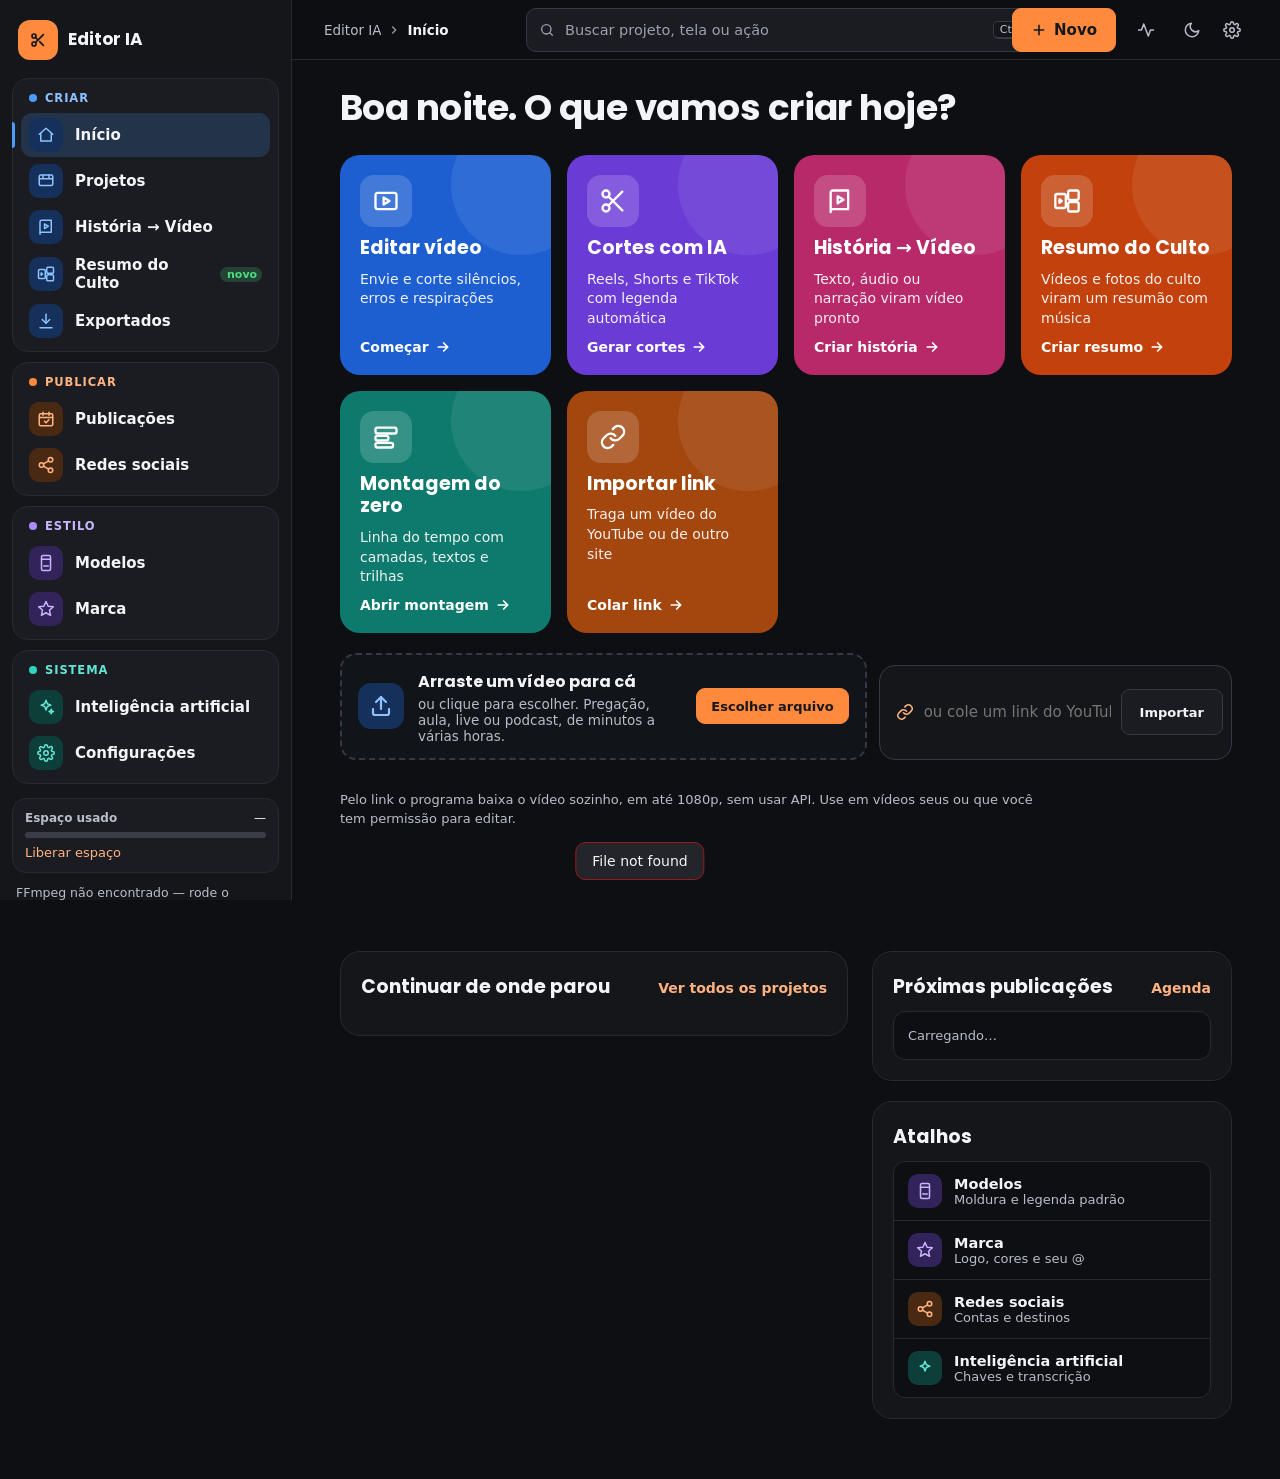
==== commit 108d5df3: "Versao 1.14.1" ====
--- a/frontend/index.html
+++ b/frontend/index.html
@@ -44,7 +44,8 @@
           <span class="nav-group"><i class="nav-dot"></i>Criar</span>
           <a href="#/" data-page="inicio" data-tip="Início"><svg width="18" height="18" viewBox="0 0 24 24" fill="none" stroke="currentColor" stroke-width="2" stroke-linecap="round" stroke-linejoin="round"><path d="M3 11l9-8 9 8"/><path d="M5 10v10h14V10"/></svg><span class="lbl">Início</span></a>
           <a href="#/projetos" data-page="projetos" data-tip="Projetos"><svg width="18" height="18" viewBox="0 0 24 24" fill="none" stroke="currentColor" stroke-width="2" stroke-linecap="round" stroke-linejoin="round"><rect x="3" y="4" width="18" height="14" rx="2"/><path d="M3 9h18M8 4v5M16 4v5"/></svg><span class="lbl">Projetos</span> <span class="count" id="nav-count-p"></span></a>
-          <a href="#/historia" data-page="historia" data-tip="História → Vídeo"><svg width="18" height="18" viewBox="0 0 24 24" fill="none" stroke="currentColor" stroke-width="2" stroke-linecap="round" stroke-linejoin="round"><path d="M4 19.5V5a2 2 0 0 1 2-2h13v16H6a2 2 0 0 0-2 2.5z"/><path d="M10 8l5 3-5 3z"/></svg><span class="lbl">História → Vídeo</span> <span class="count ok">novo</span></a>
+          <a href="#/historia" data-page="historia" data-tip="História → Vídeo"><svg width="18" height="18" viewBox="0 0 24 24" fill="none" stroke="currentColor" stroke-width="2" stroke-linecap="round" stroke-linejoin="round"><path d="M4 19.5V5a2 2 0 0 1 2-2h13v16H6a2 2 0 0 0-2 2.5z"/><path d="M10 8l5 3-5 3z"/></svg><span class="lbl">História → Vídeo</span></a>
+          <a href="#/resumo" data-page="resumo" data-tip="Resumo do Culto"><svg width="18" height="18" viewBox="0 0 24 24" fill="none" stroke="currentColor" stroke-width="2" stroke-linecap="round" stroke-linejoin="round"><rect x="2" y="6" width="9" height="12" rx="1.5"/><rect x="13" y="3" width="9" height="8" rx="1.5"/><rect x="13" y="13" width="9" height="8" rx="1.5"/><path d="M5.5 10.5l2 1.5-2 1.5z"/></svg><span class="lbl">Resumo do Culto</span> <span class="count ok">novo</span></a>
           <a href="#/exportados" data-page="exportados" data-tip="Exportados"><svg width="18" height="18" viewBox="0 0 24 24" fill="none" stroke="currentColor" stroke-width="2" stroke-linecap="round" stroke-linejoin="round"><path d="M12 3v12"/><path d="M7 10l5 5 5-5"/><path d="M4 21h16"/></svg><span class="lbl">Exportados</span> <span class="count" id="nav-count-r"></span></a>
         </div>
         <div class="nav-card" data-area="publicar">
@@ -95,6 +96,7 @@
               <button type="button" data-new="arquivo" role="menuitem"><b>Enviar vídeo</b><span>Do computador ou do celular</span></button>
               <button type="button" data-new="link" role="menuitem"><b>Importar por link</b><span>YouTube e outros sites</span></button>
               <button type="button" data-new="historia" role="menuitem"><b>História → Vídeo</b><span>Texto, áudio ou narração ao vivo</span></button>
+              <button type="button" data-new="resumo" role="menuitem"><b>Resumo do Culto</b><span>Vídeos e fotos viram um resumão com música</span></button>
               <hr>
               <button type="button" data-new="9:16" role="menuitem"><b>Montagem vertical 9:16</b><span>Reels, Shorts e TikTok</span></button>
               <button type="button" data-new="16:9" role="menuitem"><b>Montagem horizontal 16:9</b><span>YouTube e TV</span></button>
@@ -142,6 +144,11 @@
               <span class="ac-ic" aria-hidden="true"><svg width="28" height="28" viewBox="0 0 24 24" fill="none" stroke="currentColor" stroke-width="2" stroke-linecap="round" stroke-linejoin="round"><path d="M4 19.5V5a2 2 0 0 1 2-2h13v16H6a2 2 0 0 0-2 2.5z"/><path d="M10 8l5 3-5 3z"/></svg></span>
               <b>História → Vídeo</b><span class="ac-txt">Texto, áudio ou narração viram vídeo pronto</span>
               <span class="ac-go">Criar história <svg class="ac-seta" width="16" height="16" viewBox="0 0 24 24" fill="none" stroke="currentColor" stroke-width="2.6" stroke-linecap="round" stroke-linejoin="round" aria-hidden="true"><path d="M5 12h14M13 6l6 6-6 6"/></svg></span>
+            </button>
+            <button type="button" class="acao" data-acao="resumo" data-area="resumo">
+              <span class="ac-ic" aria-hidden="true"><svg width="28" height="28" viewBox="0 0 24 24" fill="none" stroke="currentColor" stroke-width="2" stroke-linecap="round" stroke-linejoin="round"><rect x="2" y="6" width="9" height="12" rx="1.5"/><rect x="13" y="3" width="9" height="8" rx="1.5"/><rect x="13" y="13" width="9" height="8" rx="1.5"/><path d="M5.5 10.5l2 1.5-2 1.5z"/></svg></span>
+              <b>Resumo do Culto</b><span class="ac-txt">Vídeos e fotos do culto viram um resumão com música</span>
+              <span class="ac-go">Criar resumo <svg class="ac-seta" width="16" height="16" viewBox="0 0 24 24" fill="none" stroke="currentColor" stroke-width="2.6" stroke-linecap="round" stroke-linejoin="round" aria-hidden="true"><path d="M5 12h14M13 6l6 6-6 6"/></svg></span>
             </button>
             <button type="button" class="acao" data-acao="zero" data-area="zero">
               <span class="ac-ic" aria-hidden="true"><svg width="28" height="28" viewBox="0 0 24 24" fill="none" stroke="currentColor" stroke-width="2" stroke-linecap="round" stroke-linejoin="round"><rect x="3" y="4" width="18" height="5" rx="1.5"/><rect x="3" y="11" width="11" height="4" rx="1.5"/><rect x="3" y="17" width="15" height="4" rx="1.5"/></svg></span>
@@ -217,6 +224,91 @@
         </div>
       </section>
 
+
+      <!-- Resumo do Culto (v1.14) -->
+      <section class="page hidden" id="pg-resumo">
+        <header class="page-head">
+          <div><h1>Resumo do Culto</h1><p>Envie os vídeos e as fotos que você fez no culto. O programa escolhe os melhores momentos — louvor, oração e pregação —, coloca na ordem em que aconteceram e monta o resumão com música, títulos e a sua marca.</p></div>
+        </header>
+        <div class="hs-grid">
+          <div class="hs-main">
+            <section class="pane">
+              <label class="rs-drop" id="rs-drop" for="rs-arquivos">
+                <input id="rs-arquivos" type="file" multiple accept="video/*,image/*,audio/*,.mov,.mkv,.mts,.m4a,.mp3" hidden>
+                <span class="rs-drop-ic" aria-hidden="true"><svg width="30" height="30" viewBox="0 0 24 24" fill="none" stroke="currentColor" stroke-width="2" stroke-linecap="round" stroke-linejoin="round"><path d="M12 15V3"/><path d="M7 8l5-5 5 5"/><path d="M4 15v4a2 2 0 0 0 2 2h12a2 2 0 0 0 2-2v-4"/></svg></span>
+                <b>Arraste aqui os vídeos e as fotos do culto</b>
+                <span>ou clique para escolher — pode mandar vários de uma vez, até do celular. Uma música (MP3) enviada junto vira a trilha do resumo.</span>
+              </label>
+              <div class="row between rs-info hidden" id="rs-info">
+                <span id="rs-conta"></span>
+                <button type="button" class="btn ghost small" id="rs-novo">Começar outro resumo</button>
+              </div>
+              <p class="hint hidden" id="rs-refazendo"></p>
+              <div class="rs-lista" id="rs-lista"></div>
+            </section>
+            <section class="pane hidden" id="rs-andamento">
+              <div class="row between"><b id="rs-and-tit">Montando o resumo…</b><span class="hint" id="rs-and-pct">0%</span></div>
+              <div class="bar hs-bar"><i id="rs-and-bar"></i></div>
+              <p class="hint" id="rs-and-msg">Começando…</p>
+            </section>
+
+          </div>
+          <aside class="pane hs-opcoes">
+            <h2>Como vai ficar</h2>
+            <label class="field">Nome do resumo <input id="rs-nome" placeholder="Ex.: Culto da Família"></label>
+            <div class="grid2">
+              <label class="field">Tipo <select id="rs-evento"></select></label>
+              <label class="field">Data <input id="rs-data" type="date"></label>
+            </div>
+            <div class="field">Formato
+              <div class="chips" id="rs-formato">
+                <button type="button" class="chip-btn active" data-v="9:16">9:16 Reels</button>
+                <button type="button" class="chip-btn" data-v="16:9">16:9 YouTube</button>
+                <button type="button" class="chip-btn" data-v="1:1">1:1 Feed</button>
+              </div>
+            </div>
+            <div class="field">Duração
+              <div class="chips" id="rs-duracao">
+                <button type="button" class="chip-btn" data-v="30">30 s</button>
+                <button type="button" class="chip-btn active" data-v="60">1 min</button>
+                <button type="button" class="chip-btn" data-v="90">1min30</button>
+                <button type="button" class="chip-btn" data-v="180">3 min</button>
+              </div>
+            </div>
+            <div class="field">Ritmo
+              <div class="chips" id="rs-ritmo">
+                <button type="button" class="chip-btn active" data-v="calmo">Emocionante</button>
+                <button type="button" class="chip-btn" data-v="animado">Animado</button>
+              </div>
+            </div>
+            <label class="field">Música <select id="rs-musica"></select></label>
+            <div class="grid2">
+              <label class="field">Cor <select id="rs-cor">
+                <option value="natural">Natural</option><option value="vivo">Viva</option><option value="cinema">Cinema</option>
+                <option value="quente">Quente</option><option value="dourado">Dourada</option><option value="suave">Suave</option></select></label>
+              <label class="field">Enquadrar <select id="rs-enq">
+                <option value="auto">Automático</option><option value="preencher">Preencher a tela</option>
+                <option value="desfocado">Inteiro + fundo desfocado</option></select></label>
+            </div>
+            <label class="hs-check"><input type="checkbox" id="rs-som" checked> <span>Ouvir o som original nos melhores momentos <em class="hint">(uma frase forte da pregação e um trecho do louvor; a música abaixa sozinha)</em></span></label>
+            <label class="hs-check"><input type="checkbox" id="rs-legenda" checked> Legenda nas frases</label>
+            <label class="field" id="rs-leg-box">Estilo da legenda <select id="rs-leg-estilo"></select></label>
+            <label class="hs-check"><input type="checkbox" id="rs-rotulos" checked> <span>Nome de cada parte na tela <em class="hint" id="rs-rot-ex">(Louvor, Oração, Palavra)</em></span></label>
+            <label class="hs-check"><input type="checkbox" id="rs-abertura" checked> Abertura com o nome e a data</label>
+            <label class="hs-check"><input type="checkbox" id="rs-encerramento" checked> <span>Encerramento com a sua marca <em class="hint" id="rs-marca-msg"></em></span></label>
+            <label class="hs-check"><input type="checkbox" id="rs-logo"> Logo no canto o vídeo todo</label>
+            <label class="hs-check"><input type="checkbox" id="rs-ordem" checked> <span>Seguir a hora em que cada um foi gravado <em class="hint">(desmarque para usar a ordem em que você enviou)</em></span></label>
+            <label class="hs-check"><input type="checkbox" id="rs-ia" checked> <span>Usar a IA para escolher as frases e o título <em class="hint" id="rs-ia-msg"></em></span></label>
+            <button type="button" class="btn primary big" id="rs-criar">Criar o resumo</button>
+            <p class="hint" id="rs-dica">O resumo abre na Montagem: troque pedaços, mexa nos textos e exporte quando quiser.</p>
+          </aside>
+        </div>
+        <section class="pane hidden rs-meus-pane" id="rs-meus">
+              <h2>Seus resumos</h2>
+              <p class="hint">Refaça com outra duração, formato ou ritmo — os arquivos já estão lá e a análise fica guardada.</p>
+              <div class="rs-meus" id="rs-meus-lista"></div>
+            </section>
+      </section>
 
       <!-- História → Vídeo (v1.9) -->
       <section class="page hidden" id="pg-historia">
@@ -1211,5 +1303,6 @@
 <script src="editor-novo.js"></script>
 <script src="contas.js"></script>
 <script src="historia.js"></script>
+<script src="resumo.js"></script>
 </body>
 </html>
--- a/frontend/style.css
+++ b/frontend/style.css
@@ -1681,3 +1681,87 @@
 [data-tema="claro"] input,[data-tema="claro"] select,[data-tema="claro"] textarea{color:var(--text)}
 .btn.primary:hover,a.btn.primary:hover{background:var(--accent);filter:brightness(1.1)}
 [data-tema="claro"] .linkbtn,[data-tema="claro"] .hint a,[data-tema="claro"] p a,[data-tema="claro"] .next-list a:not(.next-row){color:color-mix(in srgb,var(--accent) 62%,#000)}
+
+/* ---------- v1.12: Montagem com som e legenda ---------- */
+.mt-pbtns{flex-wrap:wrap}
+.mt-wave{position:absolute;left:0;bottom:0;width:100%;pointer-events:none;z-index:0;overflow:visible}
+.mt-wave.full{top:0;height:100%}
+.mt-wave.low{height:36%}
+.mt-wave path{fill:none;stroke:rgba(255,255,255,.62);stroke-width:1.5;vector-effect:non-scaling-stroke}
+.mt-wave.low path{stroke:rgba(150,255,205,.85)}
+.mt-item.t-audio.has-wave{background:#1F5B45}
+.mt-item.t-audio.has-wave .lb{align-self:flex-start;margin-top:1px}
+.mt-narrar.rec{color:#fff;background:#DC2626;border-color:#DC2626;animation:mtRec 1.2s ease-in-out infinite}
+.mt-narrar.rec .lbl{display:inline!important;font-family:var(--mono)}
+@keyframes mtRec{0%,100%{box-shadow:0 0 0 0 rgba(220,38,38,.55)}50%{box-shadow:0 0 0 6px rgba(220,38,38,0)}}
+.mt-lvedit{position:absolute;inset:0;z-index:60;background:rgba(0,0,0,.45);display:flex;align-items:center;justify-content:center;padding:16px}
+.mt-lvbox{width:min(640px,100%);max-height:min(82vh,760px);display:flex;flex-direction:column;gap:10px;padding:16px;border-radius:14px;
+  background:var(--panel);border:1px solid var(--line);box-shadow:0 18px 50px rgba(0,0,0,.45)}
+.mt-lvbox .hint{margin:0}
+.mt-lvbusca{width:100%}
+.mt-lvlista{overflow:auto;display:flex;flex-direction:column;gap:6px;padding-right:4px;min-height:120px}
+.mt-lvrow{display:flex;gap:8px;align-items:center}
+.mt-lvrow.hidden{display:none}
+.mt-lvrow input{flex:1;min-width:0}
+.mt-lvt{flex-shrink:0;width:64px;padding:6px 4px;border-radius:7px;border:1px solid var(--line);background:var(--card);color:var(--muted);font-size:12px;cursor:pointer}
+.mt-lvt:hover{color:var(--text);border-color:var(--accent)}
+.mt-lvjob .row{gap:8px}
+@media (max-width:900px){.mt-lvedit{position:fixed;padding:8px}.mt-lvbox{max-height:92vh}}
+.mt-lvaviso{display:grid;gap:8px;padding:10px 12px;border-radius:10px;font-size:12.5px;line-height:1.45;
+  background:rgba(250,204,21,.1);border:1px solid rgba(250,204,21,.38);color:var(--text)}
+.mt-toolbar [data-act=legenda].aviso{position:relative;color:#FACC15}
+.mt-toolbar [data-act=legenda].aviso::after{content:"";position:absolute;top:5px;right:5px;width:7px;height:7px;border-radius:50%;background:#FACC15}
+
+/* ---------- v1.13: figurinhas e seleção de vários ---------- */
+.mt-figbusca{width:100%}
+.mt-figs{display:grid;grid-template-columns:repeat(auto-fill,minmax(52px,1fr));gap:6px}
+.mt-fig{aspect-ratio:1;border-radius:10px;border:1px solid var(--line);background:var(--card);padding:6px;cursor:pointer;display:flex;align-items:center;justify-content:center}
+.mt-fig:hover{border-color:var(--accent);transform:scale(1.06)}
+.mt-fig img{width:100%;height:100%;object-fit:contain;pointer-events:none}
+.mt-item.multi{outline-style:dashed}
+.mt-multi{display:grid;gap:6px;padding:10px 12px;border-radius:10px;background:rgba(255,138,61,.08);border:1px solid rgba(255,138,61,.35)}
+.mt-multi .hint{margin:0}
+
+/* ---------------- v1.14: Resumo do Culto ---------------- */
+.acao[data-area="resumo"]{--ac:#C2410C}
+#pg-resumo input:not([type]),#pg-resumo input[type="date"]{height:38px}
+.rs-drop{display:flex;flex-direction:column;gap:6px;align-items:center;justify-content:center;text-align:center;min-height:170px;
+  padding:22px;border:1.5px dashed var(--line2);border-radius:14px;background:var(--card);cursor:pointer;color:var(--muted);transition:border-color .15s,background .15s}
+.rs-drop:hover,.rs-drop.sobre{border-color:var(--accent);background:var(--accent-soft)}
+.rs-drop b{color:var(--text);font-size:16px}
+.rs-drop span{max-width:520px;font-size:13px;line-height:1.5}
+.rs-drop-ic{color:var(--accent);margin-bottom:2px}
+.rs-info{margin-top:12px;font-size:13px;color:var(--muted);gap:10px;flex-wrap:wrap}
+.rs-info b{color:var(--text)}
+.rs-info b.ok{color:var(--ok)}
+#rs-refazendo{margin-top:8px;padding:10px 12px;border-radius:10px;background:var(--accent-soft);color:var(--text)}
+.rs-lista{display:grid;grid-template-columns:repeat(auto-fill,minmax(112px,1fr));gap:10px;margin-top:12px}
+.rs-lista:empty{display:none}
+.rs-item{position:relative;aspect-ratio:1/1;border-radius:10px;overflow:hidden;background:var(--card2);border:1px solid var(--line)}
+.rs-item.erro{border-color:var(--man)}
+.rs-item video,.rs-item img{width:100%;height:100%;object-fit:cover;display:block;pointer-events:none}
+.rs-som{display:flex;align-items:center;justify-content:center;height:100%;color:var(--accent)}
+.rs-tag{position:absolute;top:6px;left:6px;font-size:10.5px;font-weight:600;padding:2px 6px;border-radius:6px;background:rgba(0,0,0,.62);color:#fff}
+.rs-st{position:absolute;top:6px;right:30px;width:20px;height:20px;border-radius:50%;display:flex;align-items:center;justify-content:center;
+  font-size:12px;font-weight:700;color:#fff}
+.rs-st.ok{background:#16A34A}
+.rs-st.erro{background:#DC2626}
+.rs-x{position:absolute;top:5px;right:5px;width:22px;height:22px;border-radius:50%;border:0;background:rgba(0,0,0,.62);color:#fff;
+  font-size:15px;line-height:1;cursor:pointer;display:flex;align-items:center;justify-content:center}
+.rs-x:hover{background:#DC2626}
+.rs-nome{position:absolute;left:0;right:0;bottom:0;padding:14px 6px 5px;font-size:10.5px;color:#fff;white-space:nowrap;overflow:hidden;
+  text-overflow:ellipsis;background:linear-gradient(transparent,rgba(0,0,0,.75))}
+.rs-item.erro .rs-nome{white-space:normal;background:rgba(127,29,29,.88);padding-top:5px}
+.rs-barra{position:absolute;left:6px;right:6px;bottom:24px;height:5px;border-radius:3px;background:rgba(0,0,0,.55);overflow:hidden}
+.rs-barra b{display:block;height:100%;width:0;background:var(--accent);transition:width .2s}
+.rs-meus{display:flex;flex-direction:column;gap:8px;margin-top:10px}
+.rs-meu{display:flex;justify-content:space-between;align-items:center;gap:10px;padding:10px 12px;border-radius:10px;background:var(--card);flex-wrap:wrap}
+.rs-meu b{display:block;font-size:14px}
+.rs-meu .hint{font-size:12px}
+@media (max-width:600px){
+  .rs-lista{grid-template-columns:repeat(3,minmax(0,1fr));gap:8px}
+  .rs-drop{min-height:140px}
+}
+#pg-resumo input[type="date"]{background:var(--card);color:var(--text);border:1px solid var(--line2);border-radius:9px;padding:0 10px;font:inherit;color-scheme:dark}
+[data-tema="claro"] #pg-resumo input[type="date"]{color-scheme:light}
+.rs-meus-pane{margin-top:18px}
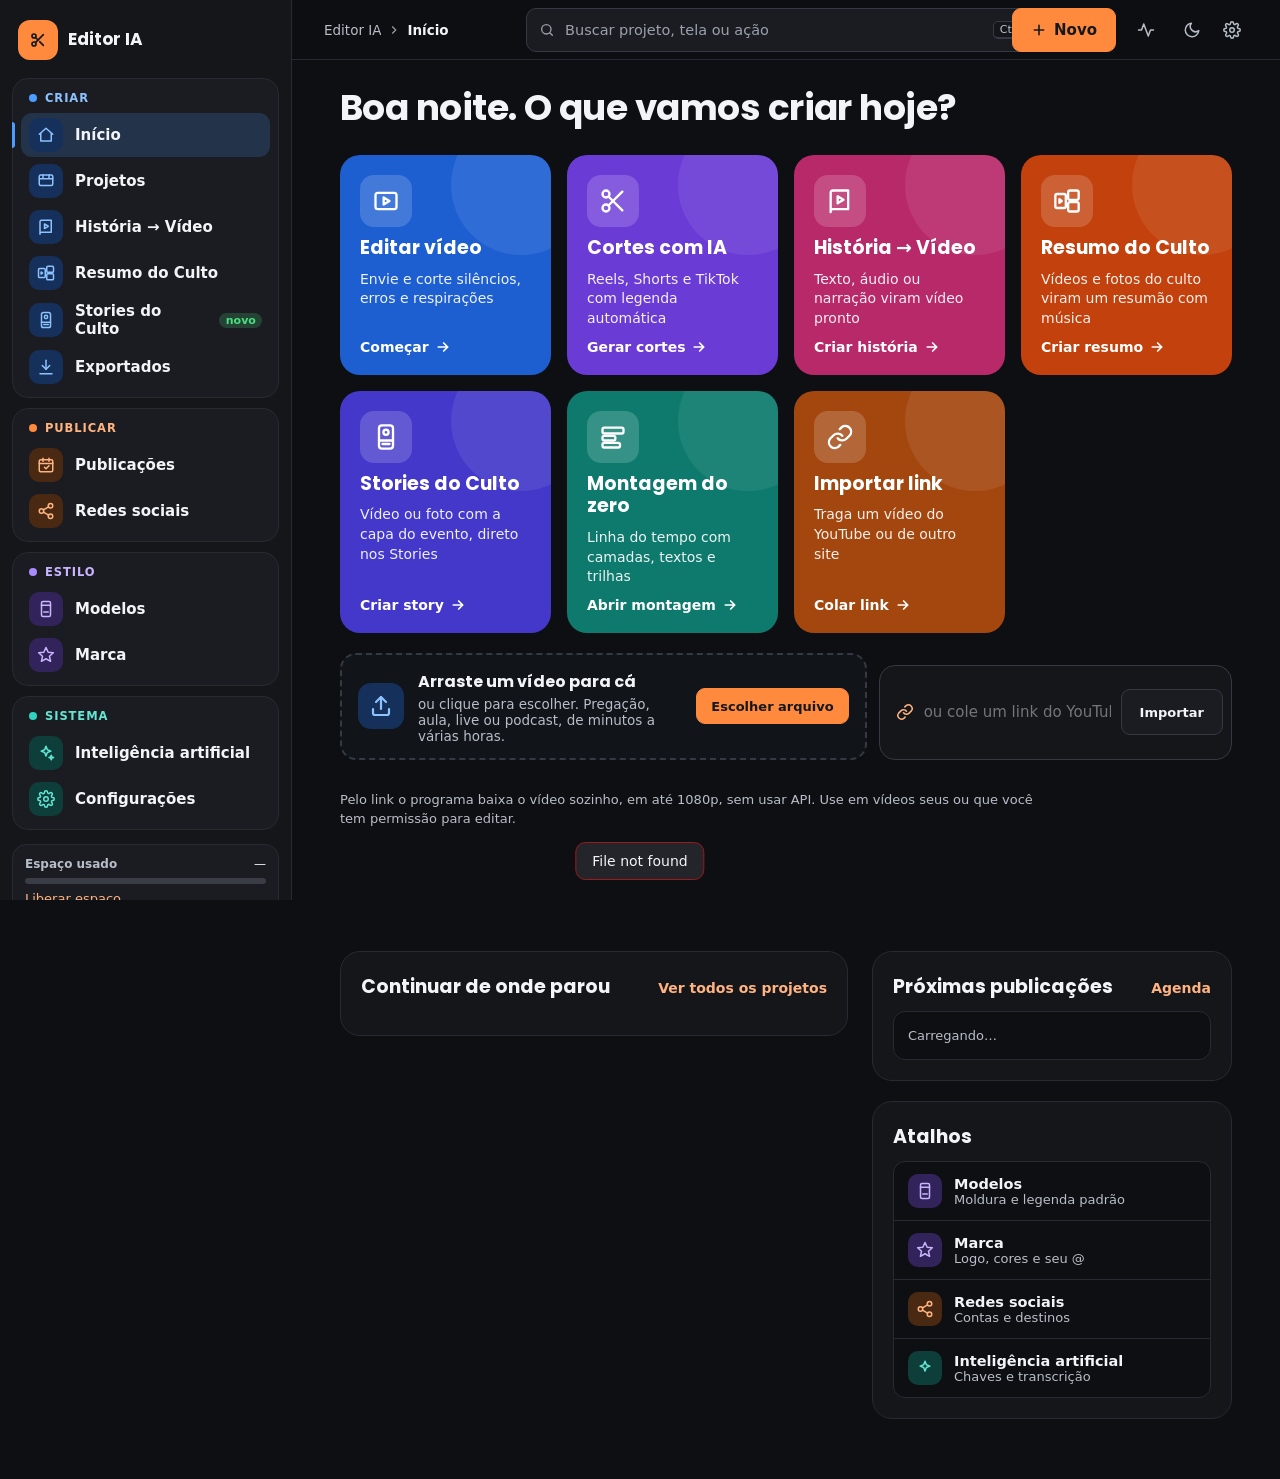
==== commit 5876e6c2: "Versao 1.15.0" ====
--- a/frontend/index.html
+++ b/frontend/index.html
@@ -45,7 +45,8 @@
           <a href="#/" data-page="inicio" data-tip="Início"><svg width="18" height="18" viewBox="0 0 24 24" fill="none" stroke="currentColor" stroke-width="2" stroke-linecap="round" stroke-linejoin="round"><path d="M3 11l9-8 9 8"/><path d="M5 10v10h14V10"/></svg><span class="lbl">Início</span></a>
           <a href="#/projetos" data-page="projetos" data-tip="Projetos"><svg width="18" height="18" viewBox="0 0 24 24" fill="none" stroke="currentColor" stroke-width="2" stroke-linecap="round" stroke-linejoin="round"><rect x="3" y="4" width="18" height="14" rx="2"/><path d="M3 9h18M8 4v5M16 4v5"/></svg><span class="lbl">Projetos</span> <span class="count" id="nav-count-p"></span></a>
           <a href="#/historia" data-page="historia" data-tip="História → Vídeo"><svg width="18" height="18" viewBox="0 0 24 24" fill="none" stroke="currentColor" stroke-width="2" stroke-linecap="round" stroke-linejoin="round"><path d="M4 19.5V5a2 2 0 0 1 2-2h13v16H6a2 2 0 0 0-2 2.5z"/><path d="M10 8l5 3-5 3z"/></svg><span class="lbl">História → Vídeo</span></a>
-          <a href="#/resumo" data-page="resumo" data-tip="Resumo do Culto"><svg width="18" height="18" viewBox="0 0 24 24" fill="none" stroke="currentColor" stroke-width="2" stroke-linecap="round" stroke-linejoin="round"><rect x="2" y="6" width="9" height="12" rx="1.5"/><rect x="13" y="3" width="9" height="8" rx="1.5"/><rect x="13" y="13" width="9" height="8" rx="1.5"/><path d="M5.5 10.5l2 1.5-2 1.5z"/></svg><span class="lbl">Resumo do Culto</span> <span class="count ok">novo</span></a>
+          <a href="#/resumo" data-page="resumo" data-tip="Resumo do Culto"><svg width="18" height="18" viewBox="0 0 24 24" fill="none" stroke="currentColor" stroke-width="2" stroke-linecap="round" stroke-linejoin="round"><rect x="2" y="6" width="9" height="12" rx="1.5"/><rect x="13" y="3" width="9" height="8" rx="1.5"/><rect x="13" y="13" width="9" height="8" rx="1.5"/><path d="M5.5 10.5l2 1.5-2 1.5z"/></svg><span class="lbl">Resumo do Culto</span></a>
+          <a href="#/stories" data-page="stories" data-tip="Stories do Culto"><svg width="18" height="18" viewBox="0 0 24 24" fill="none" stroke="currentColor" stroke-width="2" stroke-linecap="round" stroke-linejoin="round"><rect x="6" y="2" width="12" height="20" rx="2.5"/><path d="M6 15h12"/><path d="M9 18h6"/><circle cx="12" cy="8" r="2.2"/></svg><span class="lbl">Stories do Culto</span> <span class="count ok">novo</span></a>
           <a href="#/exportados" data-page="exportados" data-tip="Exportados"><svg width="18" height="18" viewBox="0 0 24 24" fill="none" stroke="currentColor" stroke-width="2" stroke-linecap="round" stroke-linejoin="round"><path d="M12 3v12"/><path d="M7 10l5 5 5-5"/><path d="M4 21h16"/></svg><span class="lbl">Exportados</span> <span class="count" id="nav-count-r"></span></a>
         </div>
         <div class="nav-card" data-area="publicar">
@@ -97,6 +98,7 @@
               <button type="button" data-new="link" role="menuitem"><b>Importar por link</b><span>YouTube e outros sites</span></button>
               <button type="button" data-new="historia" role="menuitem"><b>História → Vídeo</b><span>Texto, áudio ou narração ao vivo</span></button>
               <button type="button" data-new="resumo" role="menuitem"><b>Resumo do Culto</b><span>Vídeos e fotos viram um resumão com música</span></button>
+              <button type="button" data-new="stories" role="menuitem"><b>Stories do Culto</b><span>Vídeo ou foto com a capa do evento, direto nos Stories</span></button>
               <hr>
               <button type="button" data-new="9:16" role="menuitem"><b>Montagem vertical 9:16</b><span>Reels, Shorts e TikTok</span></button>
               <button type="button" data-new="16:9" role="menuitem"><b>Montagem horizontal 16:9</b><span>YouTube e TV</span></button>
@@ -149,6 +151,11 @@
               <span class="ac-ic" aria-hidden="true"><svg width="28" height="28" viewBox="0 0 24 24" fill="none" stroke="currentColor" stroke-width="2" stroke-linecap="round" stroke-linejoin="round"><rect x="2" y="6" width="9" height="12" rx="1.5"/><rect x="13" y="3" width="9" height="8" rx="1.5"/><rect x="13" y="13" width="9" height="8" rx="1.5"/><path d="M5.5 10.5l2 1.5-2 1.5z"/></svg></span>
               <b>Resumo do Culto</b><span class="ac-txt">Vídeos e fotos do culto viram um resumão com música</span>
               <span class="ac-go">Criar resumo <svg class="ac-seta" width="16" height="16" viewBox="0 0 24 24" fill="none" stroke="currentColor" stroke-width="2.6" stroke-linecap="round" stroke-linejoin="round" aria-hidden="true"><path d="M5 12h14M13 6l6 6-6 6"/></svg></span>
+            </button>
+            <button type="button" class="acao" data-acao="stories" data-area="stories">
+              <span class="ac-ic" aria-hidden="true"><svg width="28" height="28" viewBox="0 0 24 24" fill="none" stroke="currentColor" stroke-width="2" stroke-linecap="round" stroke-linejoin="round"><rect x="6" y="2" width="12" height="20" rx="2.5"/><path d="M6 15h12"/><path d="M9 18h6"/><circle cx="12" cy="8" r="2.2"/></svg></span>
+              <b>Stories do Culto</b><span class="ac-txt">Vídeo ou foto com a capa do evento, direto nos Stories</span>
+              <span class="ac-go">Criar story <svg class="ac-seta" width="16" height="16" viewBox="0 0 24 24" fill="none" stroke="currentColor" stroke-width="2.6" stroke-linecap="round" stroke-linejoin="round" aria-hidden="true"><path d="M5 12h14M13 6l6 6-6 6"/></svg></span>
             </button>
             <button type="button" class="acao" data-acao="zero" data-area="zero">
               <span class="ac-ic" aria-hidden="true"><svg width="28" height="28" viewBox="0 0 24 24" fill="none" stroke="currentColor" stroke-width="2" stroke-linecap="round" stroke-linejoin="round"><rect x="3" y="4" width="18" height="5" rx="1.5"/><rect x="3" y="11" width="11" height="4" rx="1.5"/><rect x="3" y="17" width="15" height="4" rx="1.5"/></svg></span>
@@ -308,6 +315,65 @@
               <p class="hint">Refaça com outra duração, formato ou ritmo — os arquivos já estão lá e a análise fica guardada.</p>
               <div class="rs-meus" id="rs-meus-lista"></div>
             </section>
+      </section>
+
+      <!-- Stories do Culto (v1.15) -->
+      <section class="page hidden" id="pg-stories">
+        <header class="page-head">
+          <div><h1>Stories do Culto</h1><p>Envie o vídeo ou a foto, clique no evento e escolha o modelo. A capa sai pronta — tarja desfocada, o nome do culto em destaque e o logo da igreja — e o story já vai para o Instagram e o Facebook.</p></div>
+        </header>
+        <div class="hs-grid">
+          <div class="hs-main">
+            <section class="pane">
+              <label class="rs-drop st-drop" id="st-drop" for="st-arquivos">
+                <input id="st-arquivos" type="file" multiple accept="video/*,image/*,.mov,.mkv,.mts" hidden>
+                <span class="rs-drop-ic" aria-hidden="true"><svg width="30" height="30" viewBox="0 0 24 24" fill="none" stroke="currentColor" stroke-width="2" stroke-linecap="round" stroke-linejoin="round"><path d="M12 15V3"/><path d="M7 8l5-5 5 5"/><path d="M4 15v4a2 2 0 0 0 2 2h12a2 2 0 0 0 2-2v-4"/></svg></span>
+                <b>Arraste aqui o vídeo ou a foto do culto</b>
+                <span>ou clique para escolher — pode mandar vários: todos saem com a mesma capa. Vídeo com mais de 1 minuto vira partes de 60 s.</span>
+              </label>
+              <div class="st-arqs" id="st-arqs"></div>
+              <p class="hint st-arqs-dica hidden" id="st-arqs-dica">Os marcados viram story. Clique numa miniatura para marcar ou desmarcar.</p>
+            </section>
+            <section class="pane">
+              <div class="row between st-mod-cab"><h2>Escolha o modelo</h2><span class="hint" id="st-mod-hint">Envie um vídeo ou foto para ver as prévias</span></div>
+              <div class="st-modelos" id="st-modelos"></div>
+            </section>
+            <section class="pane hidden" id="st-andamento">
+              <div class="row between"><b id="st-and-tit">Criando os stories…</b><span class="hint" id="st-and-pct">0%</span></div>
+              <div class="bar hs-bar"><i id="st-and-bar"></i></div>
+              <p class="hint" id="st-and-msg">Começando…</p>
+            </section>
+            <section class="pane hidden" id="st-prontos-pane">
+              <h2>Stories prontos</h2>
+              <p class="hint">Também ficam em Exportados. Baixe para postar pelo celular (Status do WhatsApp, por exemplo) ou mande para as redes.</p>
+              <div class="st-prontos" id="st-prontos"></div>
+            </section>
+          </div>
+          <aside class="pane hs-opcoes st-lado">
+            <h2>Qual é o evento?</h2>
+            <div class="st-sug" id="st-sug"></div>
+            <input id="st-busca" class="st-busca" type="search" placeholder="Procurar: ceia, jovens, congresso…" autocomplete="off">
+            <div class="st-eventos" id="st-eventos"></div>
+            <div class="st-textos">
+              <label class="field">Linha de cima <input id="st-l1" maxlength="40" placeholder="Ex.: Culto de"></label>
+              <label class="field">Destaque <input id="st-l2" maxlength="40" placeholder="Ex.: Ação de Graças"></label>
+              <label class="field">Linha de baixo <em class="hint">(opcional)</em> <input id="st-l3" maxlength="60" placeholder="Ex.: Pr. Delson Silva · tema da noite"></label>
+              <label class="hs-check"><input type="checkbox" id="st-data"> <span>Colocar a data</span> <input id="st-dia" type="date"></label>
+            </div>
+            <div class="field">Cor do destaque <div class="st-cores" id="st-cores"></div></div>
+            <div class="field">Logo da igreja
+              <div class="st-logos" id="st-logos"></div>
+              <input id="st-logo-arq" type="file" accept="image/*" hidden>
+            </div>
+            <div class="grid2">
+              <label class="field">Enquadrar <select id="st-enq"></select></label>
+              <label class="field">Vídeo longo <select id="st-tam"></select></label>
+            </div>
+            <div class="field">Postar nos Stories <div class="st-redes" id="st-redes"></div></div>
+            <button type="button" class="btn primary big" id="st-criar">Criar story</button>
+            <p class="hint" id="st-dica">Dica: no modelo, clique em <b>Criar com este</b> para fazer tudo de uma vez.</p>
+          </aside>
+        </div>
       </section>
 
       <!-- História → Vídeo (v1.9) -->
@@ -1304,5 +1370,6 @@
 <script src="contas.js"></script>
 <script src="historia.js"></script>
 <script src="resumo.js"></script>
+<script src="stories.js"></script>
 </body>
 </html>
--- a/frontend/style.css
+++ b/frontend/style.css
@@ -1765,3 +1765,96 @@
 #pg-resumo input[type="date"]{background:var(--card);color:var(--text);border:1px solid var(--line2);border-radius:9px;padding:0 10px;font:inherit;color-scheme:dark}
 [data-tema="claro"] #pg-resumo input[type="date"]{color-scheme:light}
 .rs-meus-pane{margin-top:18px}
+
+/* ---------------- v1.15: Stories do Culto ---------------- */
+.acao[data-area="stories"]{--ac:#4338CA}
+.st-drop{min-height:140px}
+.st-arqs{display:grid;grid-template-columns:repeat(auto-fill,minmax(96px,1fr));gap:10px;margin-top:12px}
+.st-arqs:empty{display:none}
+.st-arq{position:relative;aspect-ratio:9/16;border-radius:10px;overflow:hidden;background:var(--card2);border:2px solid transparent;cursor:pointer;opacity:.55;transition:opacity .15s,border-color .15s}
+.st-arq.sel{opacity:1;border-color:var(--line2)}
+.st-arq.foco{border-color:var(--accent)}
+.st-arq.erro{border-color:var(--man);opacity:1}
+.st-arq video,.st-arq img{width:100%;height:100%;object-fit:cover;display:block;pointer-events:none}
+.st-check{position:absolute;bottom:6px;right:6px;width:22px;height:22px;border-radius:50%;border:2px solid #fff;background:rgba(0,0,0,.45);
+  color:#fff;font-size:13px;font-weight:700;display:flex;align-items:center;justify-content:center}
+.st-arq.sel .st-check{background:var(--accent);border-color:var(--accent);color:var(--on-accent)}
+.st-arqs-dica{margin:8px 0 0}
+.st-mod-cab h2{margin:0}
+.st-mod-cab{margin-bottom:12px;gap:10px;flex-wrap:wrap}
+.st-modelos{display:grid;grid-template-columns:repeat(auto-fill,minmax(168px,1fr));gap:14px}
+.st-mod{border-radius:14px;border:2px solid var(--line);background:var(--card);overflow:hidden;cursor:pointer;display:flex;flex-direction:column;transition:border-color .15s,transform .15s}
+.st-mod:hover{transform:translateY(-2px)}
+.st-mod.active{border-color:var(--accent);box-shadow:0 0 0 3px var(--accent-soft)}
+.st-tela{aspect-ratio:9/16;background:var(--card2);display:flex;align-items:center;justify-content:center;position:relative}
+.st-tela img{width:100%;height:100%;object-fit:cover;display:block}
+.st-tela.carregando img{opacity:.55;filter:saturate(.6)}
+.st-carr{font-size:12px;color:var(--muted)}
+.st-mod-rod{padding:10px;display:flex;flex-direction:column;gap:4px;flex:1}
+.st-mod-rod b{font-size:13.5px}
+.st-mod-rod .hint{font-size:11.5px;line-height:1.35;flex:1}
+.st-mod-rod .btn{margin-top:6px;width:100%;justify-content:center}
+.st-lado h2{margin-bottom:8px}
+.st-sug{display:flex;flex-wrap:wrap;gap:6px;align-items:center;margin-bottom:10px}
+.st-sug .hint{width:100%;font-size:12px}
+.st-sug .chip-btn{height:30px;font-size:12.5px;min-width:0}
+.st-busca{width:100%;height:38px;margin-bottom:8px}
+.st-eventos{max-height:330px;overflow:auto;padding-right:4px;margin-bottom:12px;border-bottom:1px solid var(--line)}
+.st-grupo{margin-bottom:10px}
+.st-gnome{display:block;font-size:11px;font-weight:700;letter-spacing:.08em;text-transform:uppercase;color:var(--muted);margin:2px 0 6px}
+.st-evs{display:grid;grid-template-columns:1fr 1fr;gap:6px}
+.st-ev{display:flex;flex-direction:column;align-items:flex-start;gap:1px;text-align:left;padding:7px 9px;border-radius:9px;border:1px solid var(--line2);
+  background:var(--card);color:var(--text);font:inherit;cursor:pointer;min-height:44px;justify-content:center}
+.st-ev small{font-size:10.5px;color:var(--muted);text-transform:uppercase;letter-spacing:.04em}
+.st-ev b{font-size:13px;line-height:1.2}
+.st-ev:hover{border-color:var(--accent)}
+.st-ev.active{border-color:var(--accent);background:var(--accent-soft)}
+.st-ev.active b{color:var(--accent-2)}
+.st-textos input:not([type]){height:38px}
+.st-textos .hs-check{align-items:center;gap:8px;flex-wrap:wrap}
+#st-dia{height:34px;background:var(--card);color:var(--text);border:1px solid var(--line2);border-radius:9px;padding:0 8px;font:inherit;color-scheme:dark}
+[data-tema="claro"] #st-dia{color-scheme:light}
+.st-cores{display:flex;gap:8px;flex-wrap:wrap;margin-top:6px}
+.st-cor{width:30px;height:30px;border-radius:50%;border:2px solid var(--line2);background:var(--c);cursor:pointer;padding:0}
+.st-cor.active{outline:3px solid var(--accent);outline-offset:2px}
+.st-logos{display:grid;grid-template-columns:repeat(auto-fill,minmax(64px,1fr));gap:8px;margin-top:6px}
+.st-logo{position:relative;aspect-ratio:1;border-radius:10px;border:2px solid var(--line2);background:repeating-conic-gradient(#2a2c33 0 25%,#1d1f24 0 50%) 0 0/14px 14px;
+  display:flex;align-items:center;justify-content:center;cursor:pointer;padding:6px;font:inherit;color:var(--muted)}
+.st-logo img{max-width:100%;max-height:100%;object-fit:contain;pointer-events:none}
+.st-logo.active{border-color:var(--accent);box-shadow:0 0 0 3px var(--accent-soft)}
+.st-logo span{font-size:11px;text-align:center;line-height:1.2}
+.st-sem,.st-add{background:var(--card)}
+.st-add{border-style:dashed}
+.st-add:hover{border-color:var(--accent);color:var(--text)}
+.st-logo-x{position:absolute;top:-6px;right:-6px;width:20px;height:20px;border-radius:50%;border:0;background:#DC2626;color:#fff;font-size:13px;line-height:1;cursor:pointer;display:none}
+.st-logo:hover .st-logo-x{display:block}
+.st-redes{display:flex;flex-direction:column;gap:2px;margin-top:4px}
+.st-redes .hs-check.off{opacity:.55}
+.st-redes p.hint{margin:4px 0 0}
+#st-criar{width:100%;margin-top:6px}
+.st-prontos{display:grid;grid-template-columns:repeat(auto-fill,minmax(250px,1fr));gap:12px;margin-top:10px}
+.st-pronto{display:flex;gap:12px;padding:10px;border-radius:12px;background:var(--card);align-items:flex-start}
+.st-pthumb{position:relative;width:86px;flex-shrink:0;aspect-ratio:9/16;border-radius:8px;overflow:hidden;background:var(--card2);cursor:pointer}
+.st-pthumb img,.st-pthumb video{width:100%;height:100%;object-fit:cover;display:block}
+.st-play{position:absolute;inset:0;display:flex;align-items:center;justify-content:center;color:#fff;font-size:22px;text-shadow:0 2px 8px rgba(0,0,0,.6)}
+.st-pinfo{display:flex;flex-direction:column;gap:4px;min-width:0}
+.st-pinfo b{font-size:13.5px;line-height:1.3}
+.st-pinfo .hint{font-size:12px}
+.st-pbts{display:flex;gap:6px;flex-wrap:wrap;margin-top:4px}
+@media (max-width:600px){
+  .st-modelos{grid-template-columns:repeat(2,minmax(0,1fr));gap:10px}
+  .st-arqs{grid-template-columns:repeat(4,minmax(0,1fr));gap:8px}
+  .st-eventos{max-height:260px}
+}
+.st-busca{background:var(--card);color:var(--text);border:1px solid var(--line2);border-radius:9px;padding:0 12px;font:inherit}
+.st-busca::placeholder{color:var(--muted)}
+/* no celular: enviar → evento → modelo → prontos */
+@media (max-width:900px){
+  #pg-stories .hs-grid{display:flex;flex-direction:column}
+  #pg-stories .hs-main{display:contents}
+  #pg-stories .hs-main > .pane:first-child{order:1}
+  #pg-stories .st-lado{order:2}
+  #pg-stories .hs-main > .pane:nth-child(2){order:3}
+  #pg-stories #st-andamento{order:4}
+  #pg-stories #st-prontos-pane{order:5}
+}
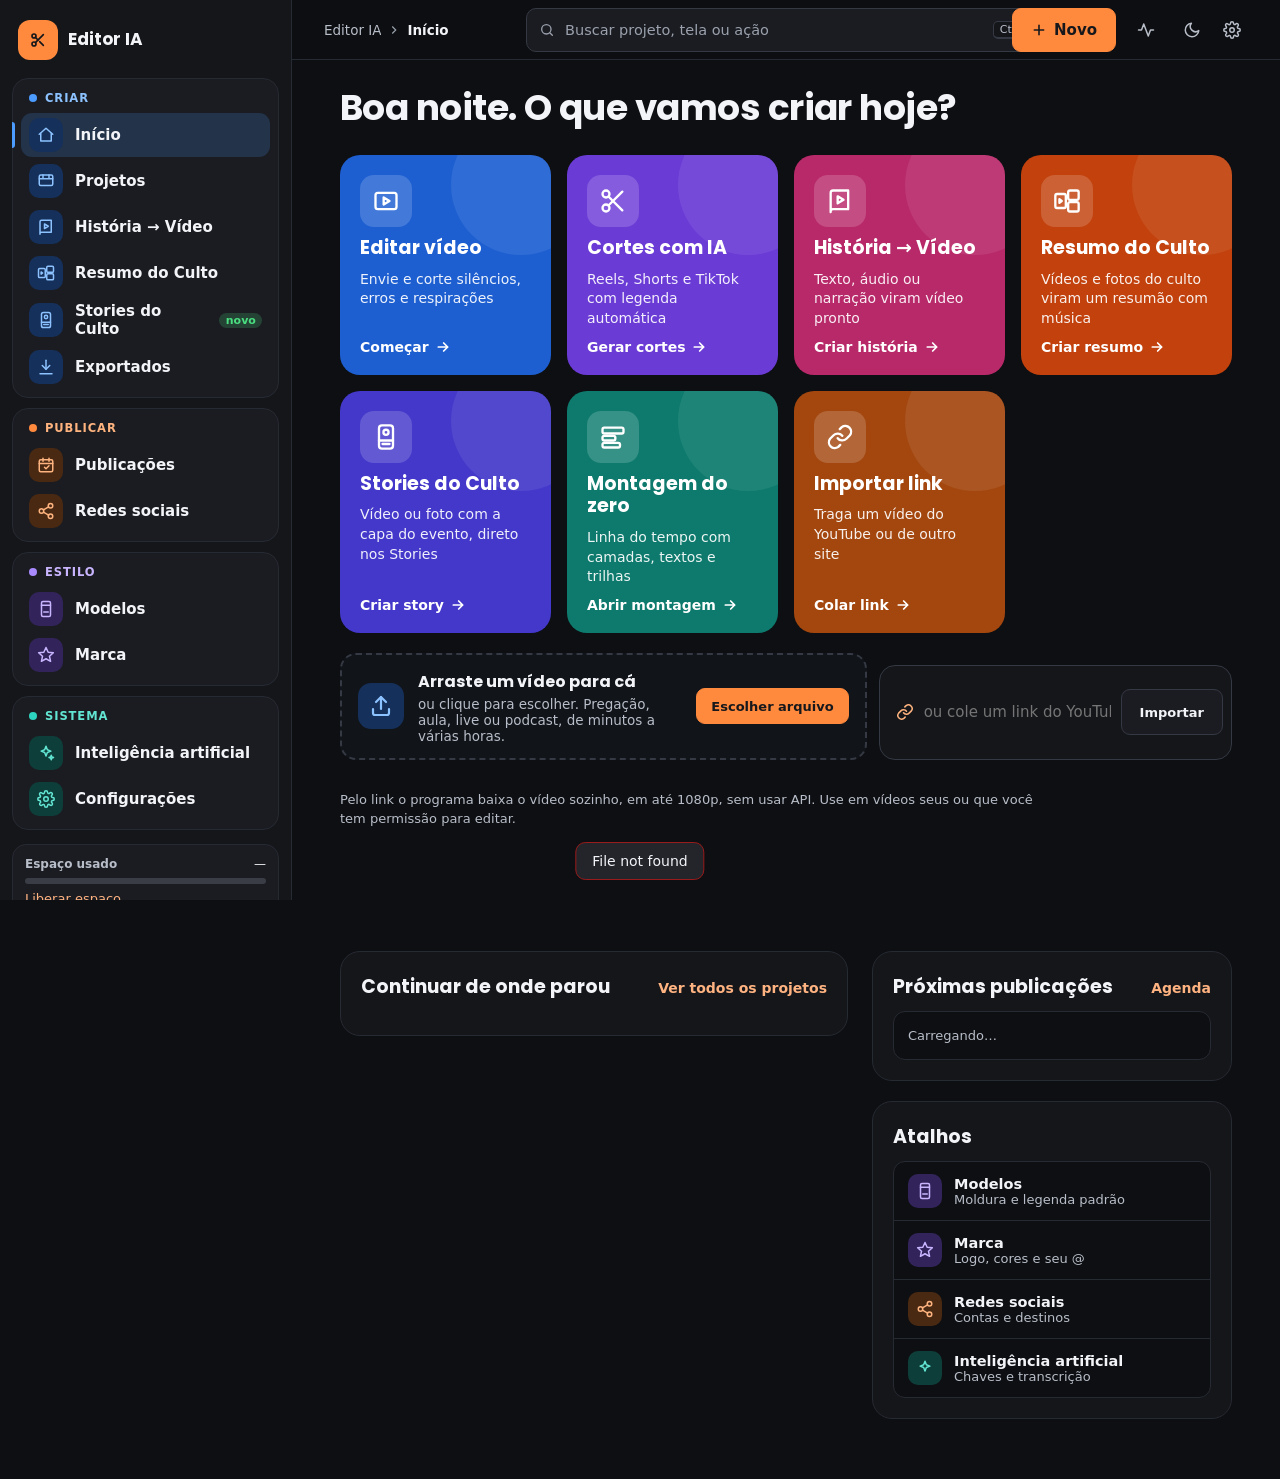
==== commit 57043a7a: "Versao 1.15.1" ====
--- a/frontend/index.html
+++ b/frontend/index.html
@@ -343,8 +343,33 @@
               <div class="bar hs-bar"><i id="st-and-bar"></i></div>
               <p class="hint" id="st-and-msg">Começando…</p>
             </section>
+            <section class="pane hidden st-resumo-pane" id="st-resumo-pane">
+              <div class="st-res-cab">
+                <span class="st-res-ic" aria-hidden="true"><svg width="22" height="22" viewBox="0 0 24 24" fill="none" stroke="currentColor" stroke-width="2" stroke-linecap="round" stroke-linejoin="round"><rect x="2" y="6" width="9" height="12" rx="1.5"/><rect x="13" y="3" width="9" height="8" rx="1.5"/><rect x="13" y="13" width="9" height="8" rx="1.5"/><path d="M5.5 10.5l2 1.5-2 1.5z"/></svg></span>
+                <div><h2>Fechar o culto com um resumão</h2>
+                <p class="hint" id="st-res-txt">Junte os vídeos e fotos dos stories de hoje num resumo com música, títulos e a sua marca.</p></div>
+              </div>
+              <div class="st-res-ops">
+                <div class="field">Duração
+                  <div class="chips" id="st-res-dur">
+                    <button type="button" class="chip-btn" data-v="30">30 s</button>
+                    <button type="button" class="chip-btn active" data-v="60">1 min</button>
+                    <button type="button" class="chip-btn" data-v="90">1min30</button>
+                    <button type="button" class="chip-btn" data-v="180">3 min</button>
+                  </div>
+                </div>
+                <div class="field">Clima
+                  <div class="chips" id="st-res-ritmo">
+                    <button type="button" class="chip-btn active" data-v="calmo">Emocionante</button>
+                    <button type="button" class="chip-btn" data-v="animado">Animado</button>
+                  </div>
+                </div>
+              </div>
+              <p class="hint st-res-ia" id="st-res-ia"></p>
+              <button type="button" class="btn primary" id="st-res-criar">Fazer o resumo do culto</button>
+            </section>
             <section class="pane hidden" id="st-prontos-pane">
-              <h2>Stories prontos</h2>
+              <div class="row between st-pr-cab"><h2>Stories prontos</h2><button type="button" class="btn small ghost" id="st-limpar">Excluir todos</button></div>
               <p class="hint">Também ficam em Exportados. Baixe para postar pelo celular (Status do WhatsApp, por exemplo) ou mande para as redes.</p>
               <div class="st-prontos" id="st-prontos"></div>
             </section>
--- a/frontend/style.css
+++ b/frontend/style.css
@@ -1858,3 +1858,18 @@
   #pg-stories #st-andamento{order:4}
   #pg-stories #st-prontos-pane{order:5}
 }
+
+/* v1.15.1: excluir e resumo a partir dos stories */
+.st-pr-cab{gap:10px;flex-wrap:wrap}
+.st-pr-cab h2{margin:0}
+.st-pbts .st-del{color:#F87171}
+.st-pbts .st-del:hover{background:rgba(220,38,38,.12)}
+.st-resumo-pane{border:1px solid rgba(194,65,12,.45);background:linear-gradient(135deg,rgba(194,65,12,.12),transparent 60%)}
+.st-res-cab{display:flex;gap:12px;align-items:flex-start}
+.st-res-cab h2{margin:0 0 4px}
+.st-res-cab .hint{margin:0}
+.st-res-ic{flex-shrink:0;width:40px;height:40px;border-radius:10px;background:#C2410C;color:#fff;display:flex;align-items:center;justify-content:center}
+.st-res-ops{display:flex;gap:18px;flex-wrap:wrap;margin:14px 0 6px}
+.st-res-ia{margin:6px 0 12px}
+#st-res-criar{min-width:220px}
+@media (max-width:900px){#pg-stories #st-resumo-pane{order:5}#pg-stories #st-prontos-pane{order:6}}
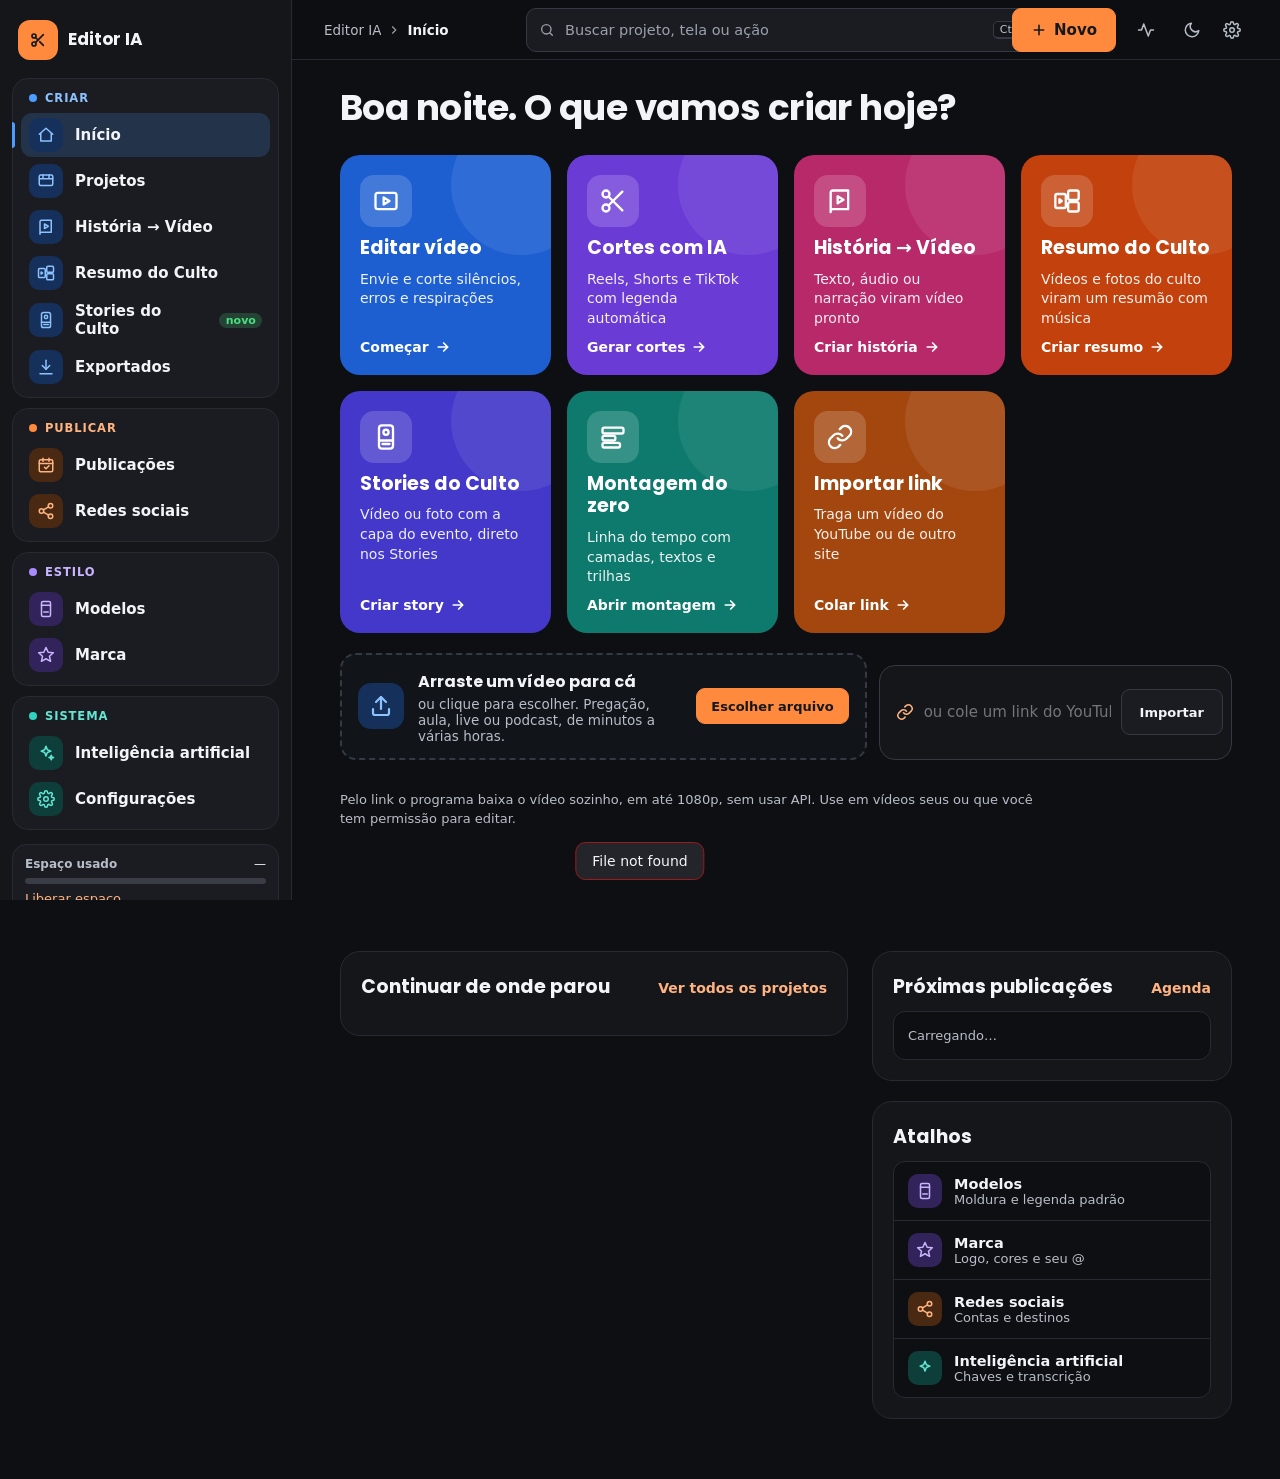
==== commit 9088e75e: "Versao 1.15.2" ====
--- a/frontend/index.html
+++ b/frontend/index.html
@@ -7,6 +7,9 @@
 <meta name="apple-mobile-web-app-capable" content="yes">
 <meta name="mobile-web-app-capable" content="yes">
 <link rel="manifest" href="manifest.webmanifest">
+<link rel="apple-touch-icon" href="icone-192.png">
+<meta name="apple-mobile-web-app-title" content="VOX Editor">
+<meta name="apple-mobile-web-app-status-bar-style" content="black-translucent">
 <title>Editor IA</title>
 <link rel="stylesheet" href="style.css">
 <script>/* v1.11: tema claro/escuro escolhido neste aparelho, aplicado antes de desenhar a tela */
@@ -66,6 +69,7 @@
           <svg width="18" height="18" viewBox="0 0 24 24" fill="none" stroke="currentColor" stroke-width="2" stroke-linecap="round" stroke-linejoin="round"><circle cx="12" cy="12" r="3"/><path d="M19.4 15a1.7 1.7 0 0 0 .3 1.8l.1.1a2 2 0 1 1-2.8 2.8l-.1-.1a1.7 1.7 0 0 0-1.8-.3 1.7 1.7 0 0 0-1 1.5V21a2 2 0 1 1-4 0v-.1a1.7 1.7 0 0 0-1.1-1.5 1.7 1.7 0 0 0-1.8.3l-.1.1a2 2 0 1 1-2.8-2.8l.1-.1a1.7 1.7 0 0 0 .3-1.8 1.7 1.7 0 0 0-1.5-1H3a2 2 0 1 1 0-4h.1a1.7 1.7 0 0 0 1.5-1.1 1.7 1.7 0 0 0-.3-1.8l-.1-.1a2 2 0 1 1 2.8-2.8l.1.1a1.7 1.7 0 0 0 1.8.3H9a1.7 1.7 0 0 0 1-1.5V3a2 2 0 1 1 4 0v.1a1.7 1.7 0 0 0 1 1.5 1.7 1.7 0 0 0 1.8-.3l.1-.1a2 2 0 1 1 2.8 2.8l-.1.1a1.7 1.7 0 0 0-.3 1.8V9a1.7 1.7 0 0 0 1.5 1H21a2 2 0 1 1 0 4h-.1a1.7 1.7 0 0 0-1.5 1z"/></svg><span class="lbl">Configurações</span></button>
         </div>
       </nav>
+      <button type="button" class="pwa-side hidden" id="pwa-side"><svg width="18" height="18" viewBox="0 0 24 24" fill="none" stroke="currentColor" stroke-width="2" stroke-linecap="round" stroke-linejoin="round"><rect x="6" y="2" width="12" height="20" rx="2.5"/><path d="M12 7v7"/><path d="M9 11l3 3 3-3"/></svg><span>Instalar o app no celular</span></button>
       <div class="side-foot">
         <div class="storage">
           <div class="row between"><span>Espaço usado</span><b id="st-used">—</b></div>
@@ -384,7 +388,14 @@
               <label class="field">Destaque <input id="st-l2" maxlength="40" placeholder="Ex.: Ação de Graças"></label>
               <label class="field">Linha de baixo <em class="hint">(opcional)</em> <input id="st-l3" maxlength="60" placeholder="Ex.: Pr. Delson Silva · tema da noite"></label>
               <label class="hs-check"><input type="checkbox" id="st-data"> <span>Colocar a data</span> <input id="st-dia" type="date"></label>
-            </div>
+              <button type="button" class="btn small st-salvar-ev hidden" id="st-salvar-ev">★ Salvar como meu evento</button>
+            </div>
+            <div class="field">Letra do destaque <em class="hint">(Automática = a do modelo)</em>
+              <div class="st-fontes" id="st-fontes"></div>
+            </div>
+            <label class="field">Letra da linha de cima <select id="st-fonte1"></select></label>
+            <button type="button" class="linkbtn st-fonte-add" id="st-fonte-add">+ Enviar uma letra minha (.ttf ou .otf)</button>
+            <input id="st-fonte-arq" type="file" accept=".ttf,.otf,font/ttf,font/otf" hidden>
             <div class="field">Cor do destaque <div class="st-cores" id="st-cores"></div></div>
             <div class="field">Logo da igreja
               <div class="st-logos" id="st-logos"></div>
@@ -1385,6 +1396,20 @@
   <div class="cmdk-foot"><span><kbd>↑</kbd><kbd>↓</kbd> escolher</span><span><kbd>Enter</kbd> abrir</span><span><kbd>Ctrl</kbd><kbd>K</kbd> abre de qualquer tela</span></div>
 </dialog>
 
+<!-- v1.15.2: instalar no celular (Android e iPhone) -->
+<div class="pwa-banner hidden" id="pwa-banner" role="region" aria-label="Instalar o app">
+  <img src="icone-192.png" alt="" width="44" height="44">
+  <div><b>Instale o VOX Editor</b><span>Fica com ícone na tela do celular e abre direto, sem navegador.</span></div>
+  <button type="button" class="btn small primary" id="pwa-instalar">Instalar</button>
+  <button type="button" class="pwa-x" id="pwa-fechar" aria-label="Agora não">×</button>
+</div>
+<dialog id="pwa-dlg" class="pwa-dlg">
+  <form method="dialog">
+    <h2>Colocar o VOX Editor na tela do celular</h2>
+    <div id="pwa-passos"></div>
+    <div class="row end"><button class="btn primary" value="ok">Entendi</button></div>
+  </form>
+</dialog>
 <div id="toast" class="toast hidden"></div>
 <script src="app.js"></script>
 <script src="montagem.js"></script>
@@ -1396,5 +1421,6 @@
 <script src="historia.js"></script>
 <script src="resumo.js"></script>
 <script src="stories.js"></script>
+<script src="instalar.js"></script>
 </body>
 </html>
--- a/frontend/style.css
+++ b/frontend/style.css
@@ -1873,3 +1873,40 @@
 .st-res-ia{margin:6px 0 12px}
 #st-res-criar{min-width:220px}
 @media (max-width:900px){#pg-stories #st-resumo-pane{order:5}#pg-stories #st-prontos-pane{order:6}}
+
+/* ---------------- v1.15.2: letras, meus eventos e instalar no celular ---------------- */
+.st-fontes{display:grid;grid-template-columns:repeat(3,minmax(0,1fr));gap:6px;margin-top:6px;max-height:300px;overflow:auto;padding-right:4px}
+.st-fgrupo{grid-column:1/-1;font-size:11px;font-weight:700;letter-spacing:.08em;text-transform:uppercase;color:var(--muted);margin:6px 0 0}
+.st-fonte{position:relative;display:flex;flex-direction:column;align-items:center;justify-content:center;gap:2px;min-height:62px;padding:6px 4px;
+  border-radius:9px;border:1px solid var(--line2);background:var(--card);color:var(--text);cursor:pointer;font:inherit;overflow:hidden}
+.st-fonte:hover{border-color:var(--accent)}
+.st-fonte.active{border-color:var(--accent);background:var(--accent-soft)}
+.st-amostra{font-size:20px;line-height:1.15;max-width:100%;white-space:nowrap;overflow:hidden;text-overflow:ellipsis;color:var(--text)}
+.st-fonte small{font-size:10.5px;color:var(--muted)}
+.st-fonte-add{margin:-4px 0 12px;font-size:12.5px}
+.st-salvar-ev{margin-top:4px}
+.st-ev{position:relative}
+.st-ev.meu{border-style:dashed}
+.st-ev-x{position:absolute;top:-6px;right:-6px;width:20px;height:20px;border-radius:50%;background:#DC2626;color:#fff;font-size:13px;line-height:20px;text-align:center;display:none}
+.st-ev:hover .st-ev-x,.st-fonte:hover .st-ev-x{display:block}
+@media (pointer:coarse){.st-ev.meu .st-ev-x,.st-fonte .st-ev-x{display:block;top:2px;right:2px}}
+.pwa-side{display:flex;align-items:center;gap:10px;margin:10px 0 0;padding:10px 12px;border-radius:12px;border:1px dashed var(--accent);
+  background:var(--accent-soft);color:var(--text);font:inherit;font-size:13.5px;font-weight:600;cursor:pointer;text-align:left}
+.pwa-side svg{color:var(--accent);flex-shrink:0}
+.pwa-side.hidden{display:none}
+.pwa-banner{position:fixed;left:10px;right:10px;bottom:calc(74px + env(safe-area-inset-bottom));z-index:60;display:flex;align-items:center;gap:10px;
+  padding:10px 12px;border-radius:14px;background:var(--panel);border:1px solid var(--line2);box-shadow:0 10px 30px rgba(0,0,0,.45)}
+.pwa-banner.hidden{display:none}
+.pwa-banner img{border-radius:10px;flex-shrink:0}
+.pwa-banner div{flex:1;min-width:0;display:flex;flex-direction:column;gap:2px}
+.pwa-banner b{font-size:14px}
+.pwa-banner span{font-size:12px;color:var(--muted);line-height:1.35}
+.pwa-x{border:0;background:none;color:var(--muted);font-size:22px;line-height:1;cursor:pointer;padding:0 2px}
+@media (min-width:901px){.pwa-banner{left:auto;right:20px;bottom:20px;max-width:380px}}
+.pwa-dlg{max-width:440px;width:calc(100% - 24px);border:1px solid var(--line2);border-radius:16px;background:var(--panel);color:var(--text);padding:20px}
+.pwa-dlg::backdrop{background:rgba(0,0,0,.6)}
+.pwa-dlg h2{font-size:18px;margin:0 0 12px}
+.pwa-ol{margin:0 0 14px;padding-left:20px;display:flex;flex-direction:column;gap:12px;line-height:1.45}
+.pwa-ic{display:inline-flex;vertical-align:middle;width:30px;height:30px;align-items:center;justify-content:center;border-radius:8px;background:var(--card2);color:var(--accent);margin-right:4px}
+.pwa-dlg .row.end{display:flex;justify-content:flex-end}
+.pwa-dlg{height:auto;max-height:90vh;margin:auto}
